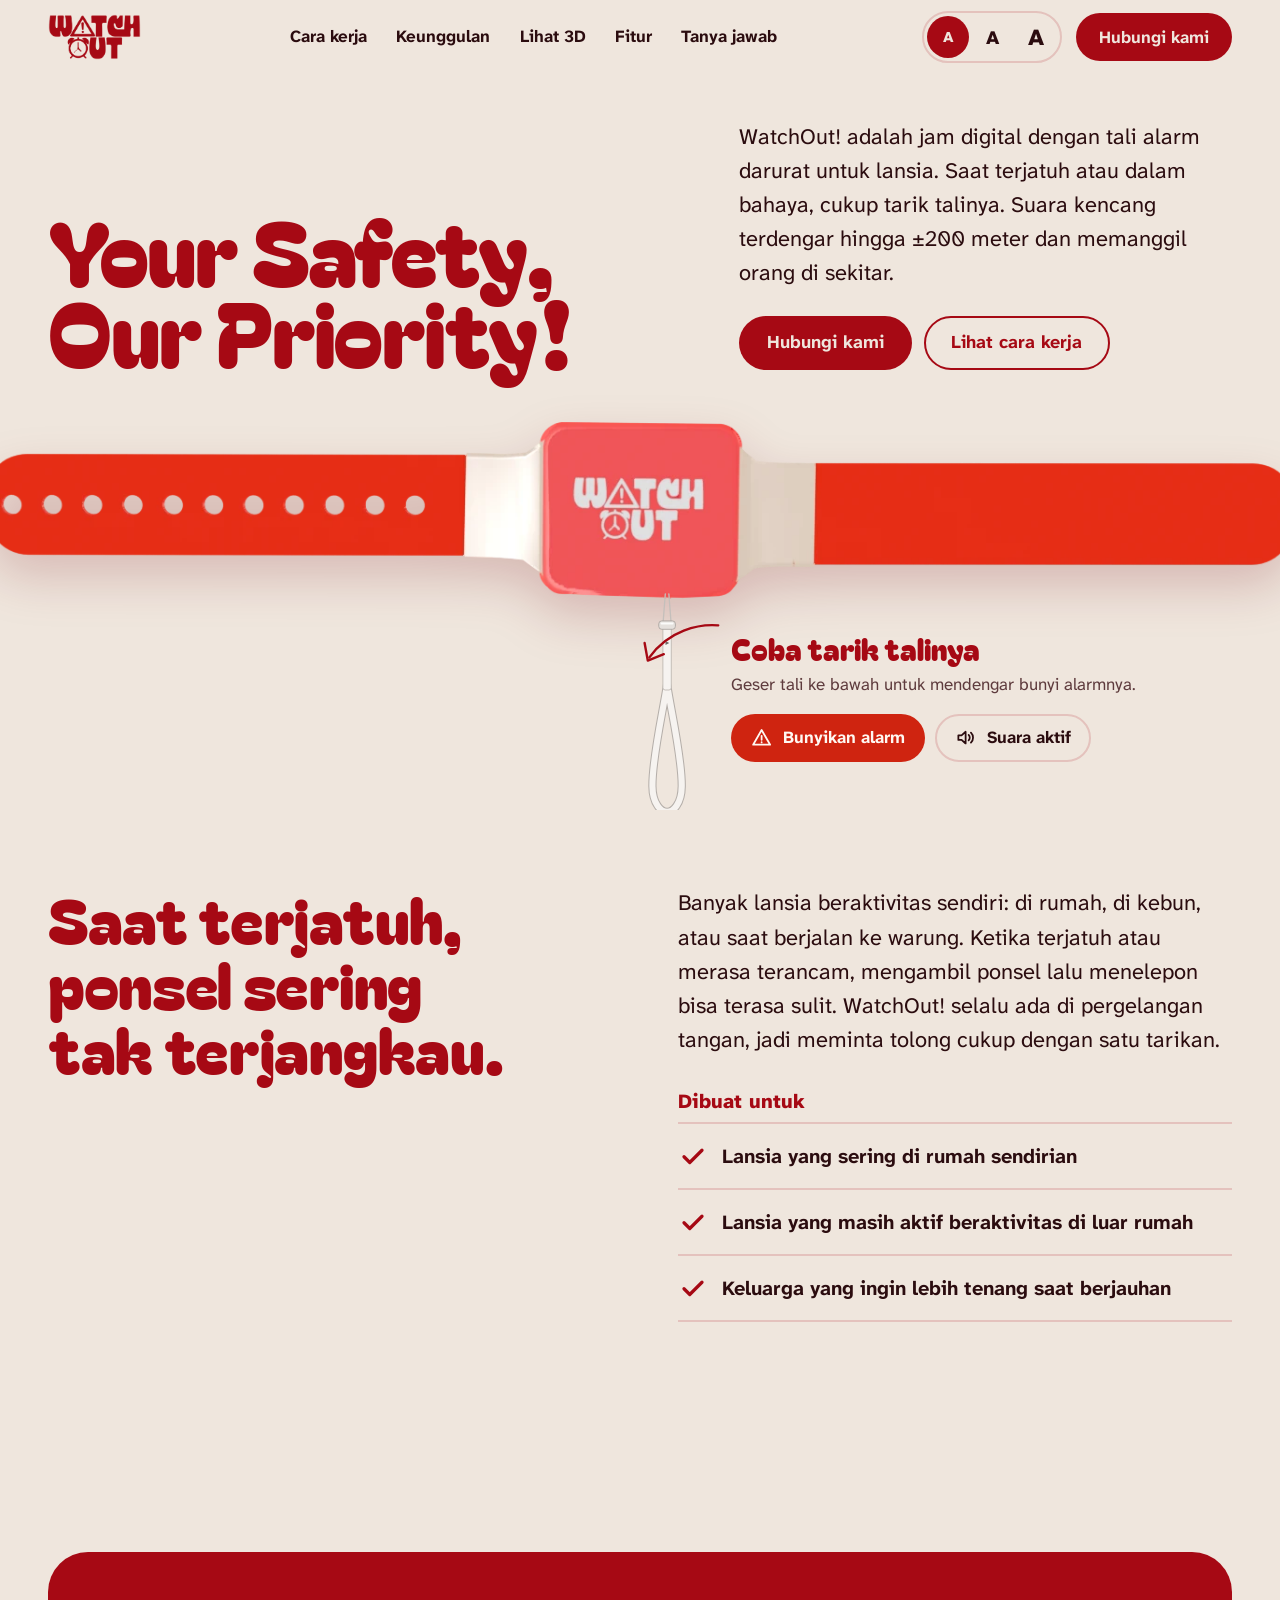
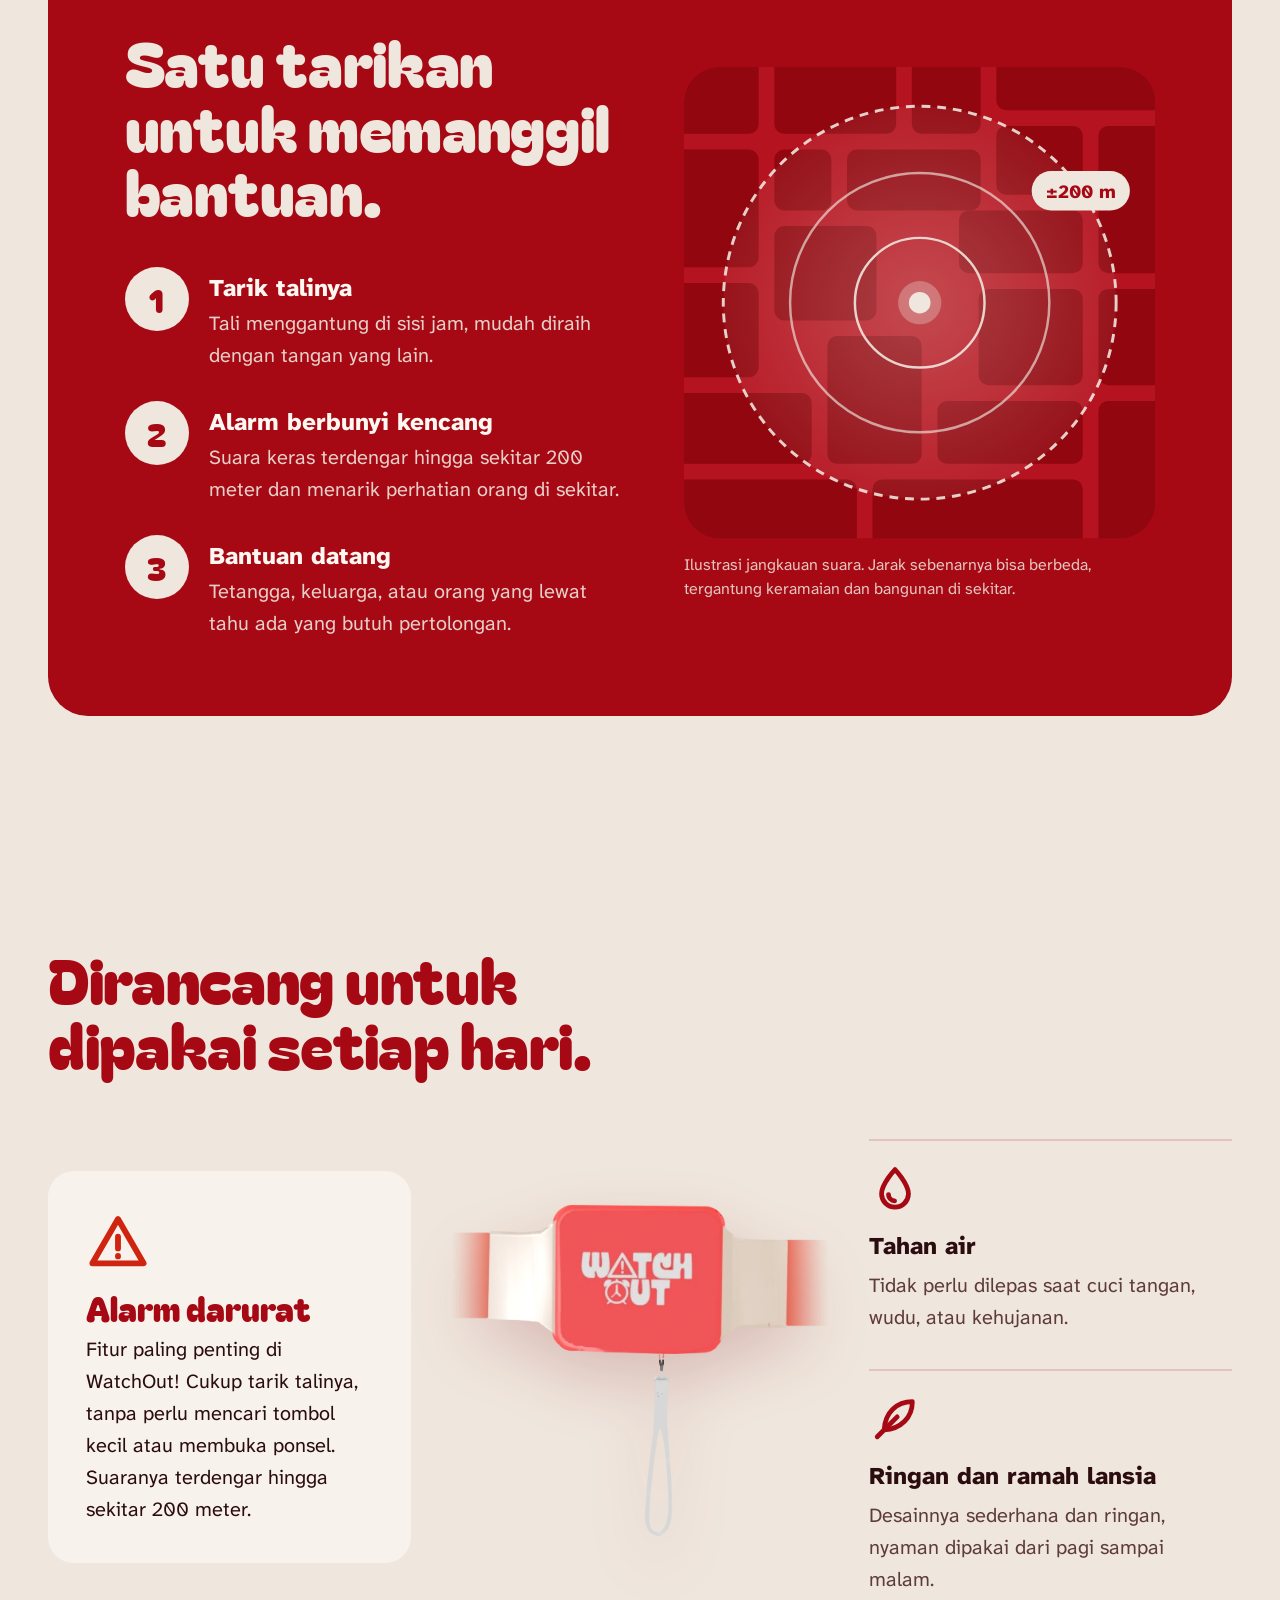
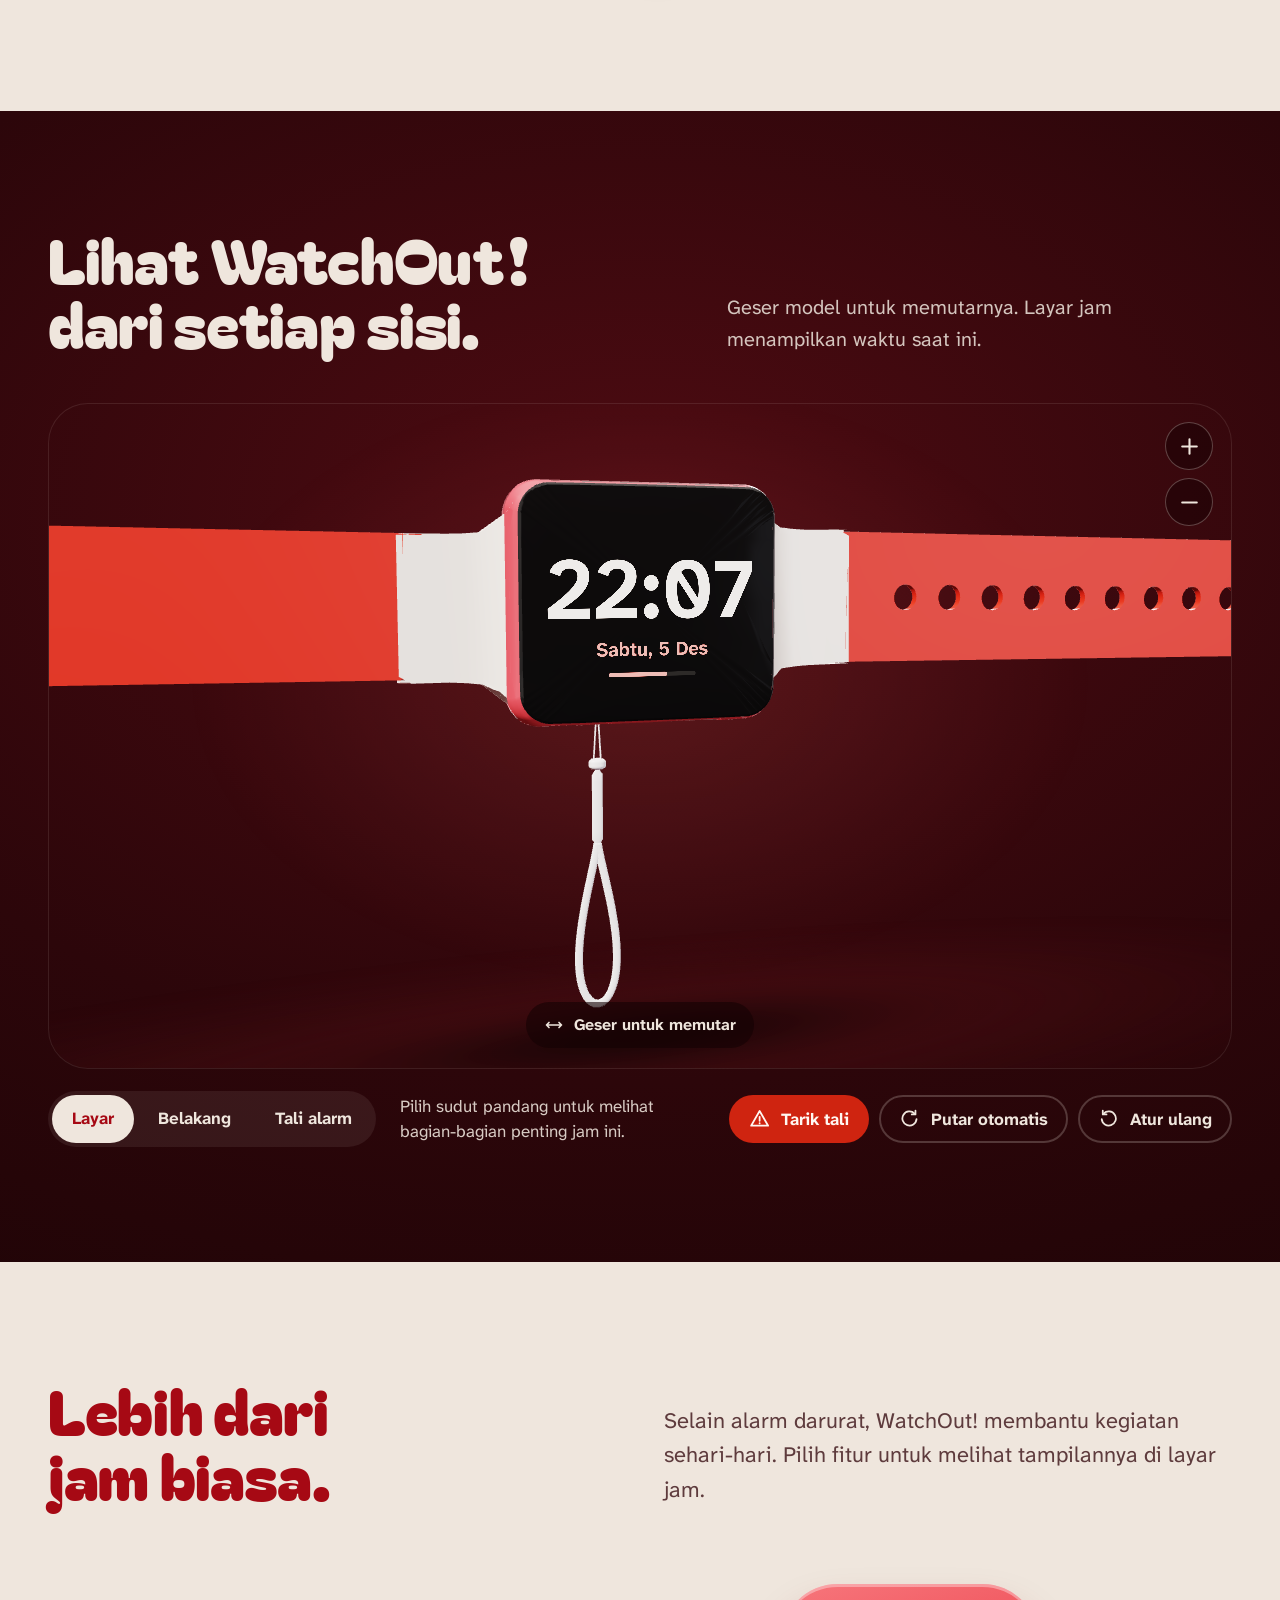
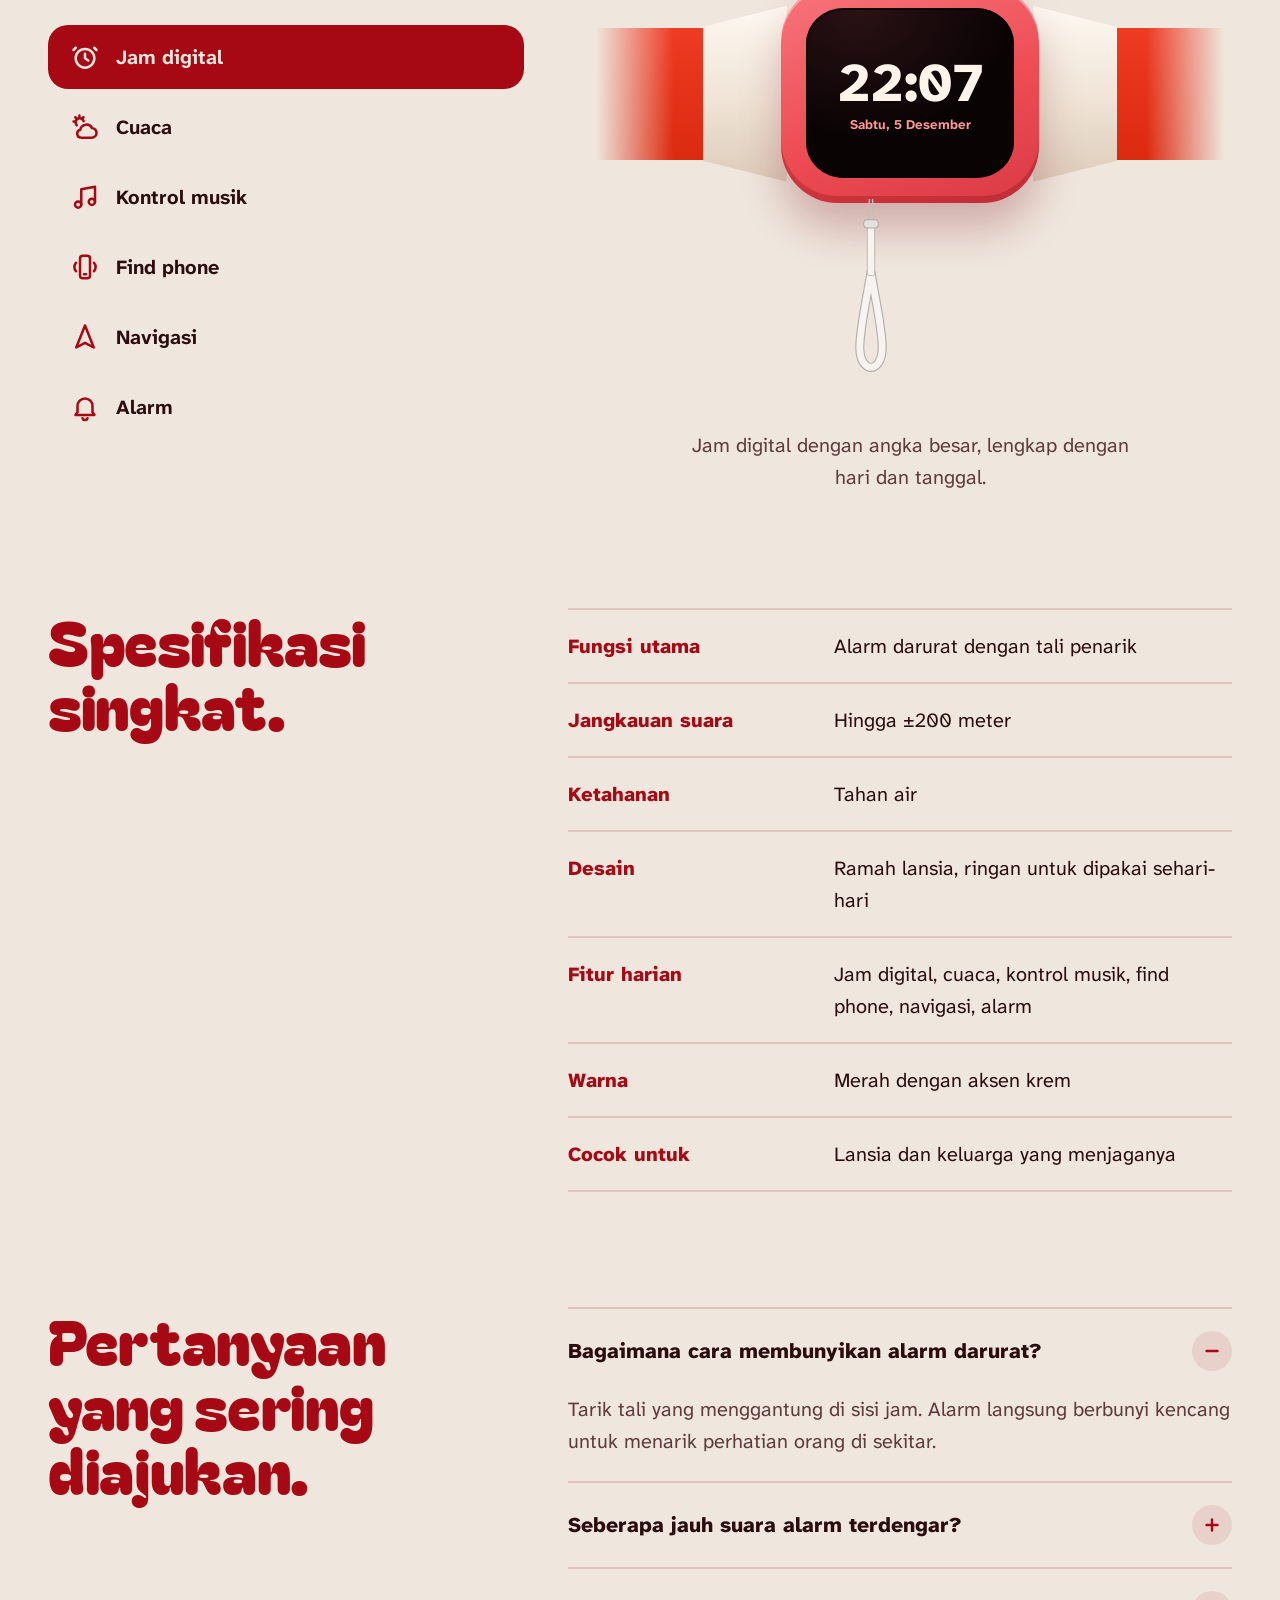
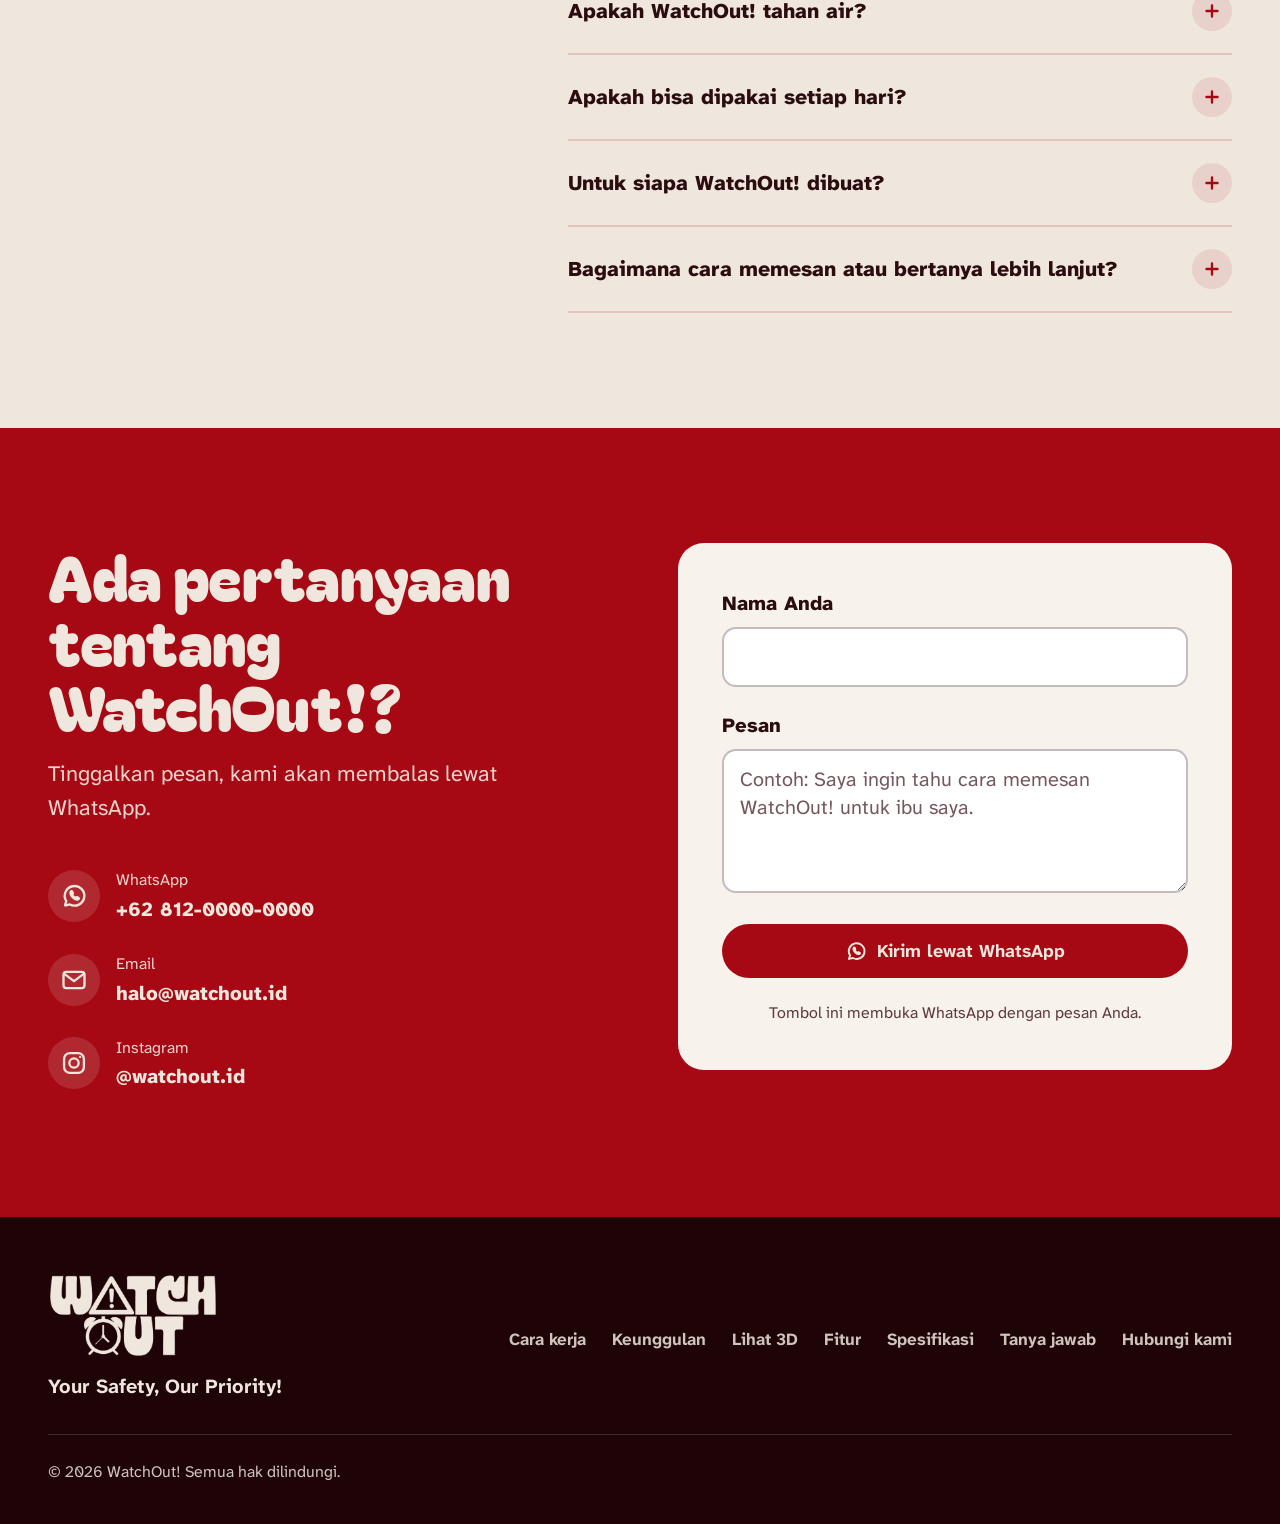
==== index.html @ 36822c82 "Add files via upload" ====
<!doctype html>
<html lang="id" data-alarm="off" data-sound="on" data-text-size="0">
<head>
  <meta charset="utf-8">
  <meta name="viewport" content="width=device-width, initial-scale=1">

  <!-- ===================== JUDUL & DESKRIPSI (muncul di Google & tab browser) ===================== -->
  <title>WatchOut! | Jam Alarm Darurat untuk Lansia</title>
  <meta name="description" content="WatchOut! adalah jam digital dengan tali penarik alarm darurat untuk lansia. Tarik talinya, suara kencang terdengar hingga ±200 meter untuk memanggil bantuan.">
  <meta name="theme-color" content="#A60914">

  <!-- Tampilan saat link dibagikan di WhatsApp / media sosial.
       Setelah website online, ganti "assets/img/og-image.jpg" dengan alamat lengkap,
       contoh: https://namadomainanda.com/assets/img/og-image.jpg -->
  <meta property="og:type" content="website">
  <meta property="og:title" content="WatchOut! | Your Safety, Our Priority!">
  <meta property="og:description" content="Jam digital dengan tali alarm darurat untuk lansia. Satu tarikan, suara kencang hingga ±200 meter.">
  <meta property="og:image" content="assets/img/og-image.jpg">

  <link rel="icon" type="image/png" sizes="32x32" href="assets/img/favicon-32.png">
  <link rel="icon" type="image/png" sizes="192x192" href="assets/img/favicon-192.png">
  <link rel="apple-touch-icon" href="assets/img/apple-touch-icon.png">

  <!-- Font: Bagel Fat One (judul) & Atkinson Hyperlegible Next (teks, dirancang agar mudah dibaca
       orang dengan penglihatan lemah). Butuh internet; tanpa internet memakai font cadangan. -->
  <link rel="preconnect" href="https://fonts.googleapis.com">
  <link rel="preconnect" href="https://fonts.gstatic.com" crossorigin>
  <link rel="stylesheet" href="https://fonts.googleapis.com/css2?family=Atkinson+Hyperlegible+Next:wght@400..800&family=Bagel+Fat+One&display=swap">

  <link rel="stylesheet" href="css/style.css">

  <!-- Menerapkan pilihan ukuran teks & suara yang tersimpan sebelum halaman tampil -->
  <script>
    (function () {
      try {
        var t = localStorage.getItem('watchout-text-size');
        if (t) document.documentElement.setAttribute('data-text-size', t);
        if (localStorage.getItem('watchout-sound') === 'off') document.documentElement.setAttribute('data-sound', 'off');
      } catch (e) {}
      document.documentElement.classList.add('js');
    })();
  </script>
</head>

<body>
  <!-- Ikon-ikon (dipakai ulang di seluruh halaman lewat <use href="#nama-ikon">) -->
  <svg width="0" height="0" style="position:absolute" aria-hidden="true" focusable="false">
    <defs>
      <symbol id="i-clock" viewBox="0 0 24 24"><circle cx="12" cy="13" r="7.5"/><path d="M12 9.3V13l2.6 1.8M4.6 4.6 2.8 6.4M19.4 4.6l1.8 1.8"/></symbol>
      <symbol id="i-weather" viewBox="0 0 24 24"><path d="M7.5 2.8v1.4M2.8 7.5h1.4M4.2 4.2l1 1M10.8 4.2l-1 1"/><path d="M5.4 10.6a3.3 3.3 0 1 1 5.5-3.3"/><path d="M8.8 20.5h8.4a3.8 3.8 0 0 0 .4-7.6 5 5 0 0 0-9.4 1.3 3.2 3.2 0 0 0 .6 6.3Z"/></symbol>
      <symbol id="i-music" viewBox="0 0 24 24"><path d="M9 18V5.8l11-2v12"/><circle cx="6.5" cy="18" r="2.5"/><circle cx="17.5" cy="15.8" r="2.5"/></symbol>
      <symbol id="i-phone" viewBox="0 0 24 24"><rect x="8" y="3" width="8" height="18" rx="2.2"/><path d="M11.2 17.8h1.6M4.8 8.6a5.6 5.6 0 0 0 0 6.8M19.2 8.6a5.6 5.6 0 0 1 0 6.8"/></symbol>
      <symbol id="i-nav" viewBox="0 0 24 24"><path d="M12 2.8 19 20.4l-7-3.7-7 3.7Z"/></symbol>
      <symbol id="i-bell" viewBox="0 0 24 24"><path d="M6 16.2v-5a6 6 0 0 1 12 0v5l1.6 2.1H4.4Z"/><path d="M10 21a2.1 2.1 0 0 0 4 0"/></symbol>
      <symbol id="i-alert" viewBox="0 0 24 24"><path d="M12 3.4 21.6 20H2.4Z"/><path d="M12 10v4.4M12 17.2v.2"/></symbol>
      <symbol id="i-drop" viewBox="0 0 24 24"><path d="M12 3s6.2 6.7 6.2 11.2a6.2 6.2 0 0 1-12.4 0C5.8 9.7 12 3 12 3Z"/><path d="M9 14.6a3 3 0 0 0 2.8 2.9"/></symbol>
      <symbol id="i-feather" viewBox="0 0 24 24"><path d="M20 4c-7.2 0-12.6 5-13 13 7.8-.4 13-5.8 13-13Z"/><path d="M3.8 20.2 13 11"/></symbol>
      <symbol id="i-check" viewBox="0 0 24 24"><path d="m4.8 12.6 4.6 4.6L19.2 7.4"/></symbol>
      <symbol id="i-sound-on" viewBox="0 0 24 24"><path d="M3.8 9.4h3.6L12 5.4v13.2l-4.6-4H3.8Z"/><path d="M15.4 9a4.2 4.2 0 0 1 0 6M18 6.4a7.8 7.8 0 0 1 0 11.2"/></symbol>
      <symbol id="i-sound-off" viewBox="0 0 24 24"><path d="M3.8 9.4h3.6L12 5.4v13.2l-4.6-4H3.8Z"/><path d="m15.8 9.6 4.8 4.8M20.6 9.6l-4.8 4.8"/></symbol>
      <symbol id="i-menu" viewBox="0 0 24 24"><path d="M4 7h16M4 12h16M4 17h16"/></symbol>
      <symbol id="i-close" viewBox="0 0 24 24"><path d="M6 6l12 12M18 6 6 18"/></symbol>
      <symbol id="i-rotate" viewBox="0 0 24 24"><path d="M19.8 12.6a8 8 0 1 1-2.2-6.3"/><path d="M18.6 3v4.2h-4.2"/></symbol>
      <symbol id="i-reset" viewBox="0 0 24 24"><path d="M4.2 12.6a8 8 0 1 0 2.2-6.3"/><path d="M5.4 3v4.2h4.2"/></symbol>
      <symbol id="i-plus" viewBox="0 0 24 24"><path d="M12 5v14M5 12h14"/></symbol>
      <symbol id="i-minus" viewBox="0 0 24 24"><path d="M5 12h14"/></symbol>
      <symbol id="i-drag" viewBox="0 0 24 24"><path d="M3 12h18M3 12l3-3M3 12l3 3M21 12l-3-3M21 12l-3 3"/></symbol>
      <symbol id="i-whatsapp" viewBox="0 0 24 24"><path d="M4.2 20.2 5.4 16.4a8.4 8.4 0 1 1 3 2.8Z"/><path d="M9.3 8.3c.3-.6.9-.6 1.1-.1l.6 1.4c.1.3 0 .6-.2.8l-.5.5a6.4 6.4 0 0 0 2.8 2.8l.5-.5c.2-.2.5-.3.8-.2l1.4.6c.5.2.5.8-.1 1.1-1.3.8-2.8.4-4.6-1.4S8.5 9.6 9.3 8.3Z"/></symbol>
      <symbol id="i-mail" viewBox="0 0 24 24"><rect x="3" y="5" width="18" height="14" rx="2.5"/><path d="m4 7 8 6 8-6"/></symbol>
      <symbol id="i-instagram" viewBox="0 0 24 24"><rect x="3.5" y="3.5" width="17" height="17" rx="5"/><circle cx="12" cy="12" r="4"/><path d="M17.2 6.8h.01"/></symbol>
    </defs>
  </svg>

  <a class="skip-link" href="#konten">Lewati ke konten utama</a>

  <!-- ============================================================
       HEADER / MENU
       ============================================================ -->
  <header class="site-header" data-header>
    <div class="site-header__inner">
      <a class="brand" href="#beranda" aria-label="WatchOut!, kembali ke atas">
        <img src="assets/img/logo-watchout.png" alt="WatchOut!" width="1003" height="498">
      </a>

      <nav class="site-nav" id="menu-utama" aria-label="Menu utama" data-menu>
        <ul class="site-nav__list" data-nav>
          <li><a href="#cara-kerja">Cara kerja</a></li>
          <li><a href="#keunggulan">Keunggulan</a></li>
          <li><a href="#lihat-3d">Lihat 3D</a></li>
          <li><a href="#fitur">Fitur</a></li>
          <li><a href="#tanya-jawab">Tanya jawab</a></li>
        </ul>
        <div class="site-nav__extra">
          <div class="textsize" role="group" aria-label="Ukuran teks">
            <span class="textsize__label" aria-hidden="true">Ukuran teks</span>
            <button type="button" data-text-size-set="0" aria-pressed="true" aria-label="Teks normal"><span>A</span></button>
            <button type="button" data-text-size-set="1" aria-pressed="false" aria-label="Teks besar"><span>A</span></button>
            <button type="button" data-text-size-set="2" aria-pressed="false" aria-label="Teks sangat besar"><span>A</span></button>
          </div>
          <a class="btn btn--primary btn--nav" href="#kontak">Hubungi kami</a>
        </div>
      </nav>

      <button class="menu-button" type="button" aria-expanded="false" aria-controls="menu-utama" data-menu-toggle>
        <svg class="icon icon--open" aria-hidden="true"><use href="#i-menu"/></svg>
        <svg class="icon icon--close" aria-hidden="true"><use href="#i-close"/></svg>
        <span>Menu</span>
      </button>
    </div>
  </header>

  <main id="konten">

    <!-- ============================================================
         HERO: judul + demo tarik tali
         Gambar jam: assets/img/watchout-band.webp (+ .png cadangan)
         ============================================================ -->
    <section class="hero" id="beranda" aria-labelledby="hero-title">
      <div class="container hero__top">
        <h1 class="hero__title" id="hero-title" lang="en">
          <span>Your Safety,</span>
          <span>Our Priority!</span>
        </h1>
        <div class="hero__intro">
          <p class="hero__lead">
            WatchOut! adalah jam digital dengan tali alarm darurat untuk lansia.
            Saat terjatuh atau dalam bahaya, cukup tarik talinya. Suara kencang
            terdengar hingga ±200 meter dan memanggil orang di sekitar.
          </p>
          <div class="hero__actions">
            <a class="btn btn--primary" href="#kontak">Hubungi kami</a>
            <a class="btn btn--ghost" href="#cara-kerja">Lihat cara kerja</a>
          </div>
        </div>
      </div>

      <div class="hero__stage">
        <div class="band" data-cord-demo>
          <div class="band__figure">
            <picture>
              <source srcset="assets/img/watchout-band.webp" type="image/webp">
              <img class="band__img" src="assets/img/watchout-band.png" width="1435" height="215"
                   alt="Jam WatchOut! berwarna merah dengan logo WatchOut! di bagian belakang">
            </picture>

            <!-- gelombang suara saat alarm berbunyi -->
            <div class="band__rings" aria-hidden="true"><span></span><span></span><span></span><span></span></div>

            <!-- tali penarik (digambar ulang agar bisa ditarik) -->
            <svg class="band__cord" viewBox="0 0 1435 600" aria-hidden="true" focusable="false">
              <path class="cord__thread" data-cord-thread d="M744.6 199 L742.3 229 M748.4 199 L750.7 229"/>
              <g data-cord-lower>
                <path class="cord__loop-edge" d="M746.5 296 C742 326 730.5 374 730.8 405 C731 424 740 432.5 746.5 432.5 C753 432.5 762 424 762.2 405 C762.5 374 751 326 746.5 296 Z"/>
                <path class="cord__loop" d="M746.5 296 C742 326 730.5 374 730.8 405 C731 424 740 432.5 746.5 432.5 C753 432.5 762 424 762.2 405 C762.5 374 751 326 746.5 296 Z"/>
                <rect class="cord__band" x="742" y="234" width="9" height="68" rx="2.5"/>
                <path class="cord__mark" d="M744.8 249.5l4 2.1-4 2.1Z"/>
                <rect class="cord__cap" x="737.6" y="228" width="17.8" height="9" rx="3.2"/>
                <rect class="cord__shine" x="739.6" y="229.7" width="13.8" height="2.1" rx="1"/>
              </g>
            </svg>

            <button class="band__handle" type="button" data-cord-handle aria-describedby="cord-hint-text">
              <span class="visually-hidden">Tarik tali alarm (simulasi)</span>
            </button>
          </div>
        </div>

        <div class="cord-hint" id="cord-hint">
          <svg class="cord-hint__arrow" viewBox="0 0 120 70" aria-hidden="true" focusable="false">
            <path d="M114 8C90 6 52 14 28 48"/><path d="M22 30l4 22 20-8"/>
          </svg>
          <p class="cord-hint__title">
            <span data-when-alarm="off">Coba tarik talinya</span>
            <span data-when-alarm="on">Alarm berbunyi!</span>
          </p>
          <p class="cord-hint__text" id="cord-hint-text">
            <span data-when-alarm="off">Geser tali ke bawah untuk mendengar bunyi alarmnya.</span>
            <span data-when-alarm="on">Orang di sekitar hingga ±200 meter dapat mendengarnya.</span>
          </p>
          <p class="visually-hidden" aria-live="polite" data-alarm-status
             data-text-on="Alarm simulasi berbunyi. Orang di sekitar hingga 200 meter dapat mendengarnya."
             data-text-off=""></p>
          <div class="cord-hint__actions">
            <button class="btn btn--small btn--alarm" type="button" data-alarm-toggle data-alarm-source="hero" aria-pressed="false">
              <svg class="icon" aria-hidden="true"><use href="#i-alert"/></svg>
              <span data-when-alarm="off">Bunyikan alarm</span>
              <span data-when-alarm="on">Matikan alarm</span>
            </button>
            <button class="btn btn--small btn--quiet" type="button" data-sound-toggle aria-pressed="true">
              <svg class="icon" data-when-sound="on" aria-hidden="true"><use href="#i-sound-on"/></svg>
              <svg class="icon" data-when-sound="off" aria-hidden="true"><use href="#i-sound-off"/></svg>
              <span data-when-sound="on">Suara aktif</span>
              <span data-when-sound="off">Suara mati</span>
            </button>
          </div>
        </div>
      </div>
    </section>

    <!-- ============================================================
         TENTANG: masalah yang diselesaikan
         ============================================================ -->
    <section class="section about" id="tentang" aria-labelledby="about-title">
      <div class="container about__grid">
        <h2 class="display about__title" id="about-title">Saat terjatuh, ponsel sering tak terjangkau.</h2>
        <div class="about__body">
          <p class="lead">
            Banyak lansia beraktivitas sendiri: di rumah, di kebun, atau saat berjalan ke warung.
            Ketika terjatuh atau merasa terancam, mengambil ponsel lalu menelepon bisa terasa sulit.
            WatchOut! selalu ada di pergelangan tangan, jadi meminta tolong cukup dengan satu tarikan.
          </p>
          <h3 class="about__subtitle">Dibuat untuk</h3>
          <ul class="checklist">
            <li><svg class="icon" aria-hidden="true"><use href="#i-check"/></svg>Lansia yang sering di rumah sendirian</li>
            <li><svg class="icon" aria-hidden="true"><use href="#i-check"/></svg>Lansia yang masih aktif beraktivitas di luar rumah</li>
            <li><svg class="icon" aria-hidden="true"><use href="#i-check"/></svg>Keluarga yang ingin lebih tenang saat berjauhan</li>
          </ul>
        </div>
      </div>
    </section>

    <!-- ============================================================
         CARA KERJA: 3 langkah + ilustrasi jangkauan suara
         ============================================================ -->
    <section class="section how" id="cara-kerja" aria-labelledby="how-title">
      <div class="container">
        <div class="how__panel">
          <div class="how__text">
            <h2 class="display how__title" id="how-title">Satu tarikan untuk memanggil bantuan.</h2>
            <ol class="steps">
              <li class="steps__item">
                <span class="steps__num" aria-hidden="true">1</span>
                <div>
                  <h3>Tarik talinya</h3>
                  <p>Tali menggantung di sisi jam, mudah diraih dengan tangan yang lain.</p>
                </div>
              </li>
              <li class="steps__item">
                <span class="steps__num" aria-hidden="true">2</span>
                <div>
                  <h3>Alarm berbunyi kencang</h3>
                  <p>Suara keras terdengar hingga sekitar 200 meter dan menarik perhatian orang di sekitar.</p>
                </div>
              </li>
              <li class="steps__item">
                <span class="steps__num" aria-hidden="true">3</span>
                <div>
                  <h3>Bantuan datang</h3>
                  <p>Tetangga, keluarga, atau orang yang lewat tahu ada yang butuh pertolongan.</p>
                </div>
              </li>
            </ol>
          </div>

          <figure class="how__map">
            <svg viewBox="0 0 480 480" role="img" aria-labelledby="map-title">
              <title id="map-title">Ilustrasi jangkauan suara alarm WatchOut! hingga sekitar 200 meter dari pengguna</title>
              <defs>
                <clipPath id="map-clip"><rect width="480" height="480" rx="36"/></clipPath>
                <radialGradient id="map-reach">
                  <stop offset="0" stop-color="#EFE6DD" stop-opacity=".26"/>
                  <stop offset="1" stop-color="#EFE6DD" stop-opacity=".06"/>
                </radialGradient>
              </defs>
              <g clip-path="url(#map-clip)">
                <rect width="480" height="480" class="map__ground"/>
                <g class="map__blocks">
                  <rect x="-20" y="-20" width="96" height="88" rx="10"/><rect x="92" y="-20" width="124" height="88" rx="10"/>
                  <rect x="232" y="-20" width="70" height="88" rx="10"/><rect x="318" y="-20" width="182" height="64" rx="10"/>
                  <rect x="318" y="60" width="88" height="70" rx="10"/><rect x="422" y="60" width="78" height="150" rx="10"/>
                  <rect x="-20" y="84" width="96" height="120" rx="10"/><rect x="92" y="84" width="58" height="62" rx="10"/>
                  <rect x="166" y="84" width="136" height="62" rx="10"/><rect x="92" y="162" width="104" height="96" rx="10"/>
                  <rect x="280" y="146" width="126" height="64" rx="10"/><rect x="-20" y="220" width="96" height="96" rx="10"/>
                  <rect x="300" y="226" width="106" height="98" rx="10"/><rect x="422" y="226" width="78" height="98" rx="10"/>
                  <rect x="-20" y="332" width="150" height="72" rx="10"/><rect x="146" y="274" width="96" height="130" rx="10"/>
                  <rect x="258" y="340" width="148" height="64" rx="10"/><rect x="422" y="340" width="78" height="160" rx="10"/>
                  <rect x="-20" y="420" width="196" height="80" rx="10"/><rect x="192" y="420" width="214" height="80" rx="10"/>
                </g>
                <circle cx="240" cy="240" r="200" fill="url(#map-reach)"/>
                <g class="map__rings">
                  <circle class="map__ring" cx="240" cy="240" r="66"/>
                  <circle class="map__ring" cx="240" cy="240" r="132"/>
                  <circle class="map__ring map__ring--outer" cx="240" cy="240" r="200"/>
                </g>
                <circle class="map__you-halo" cx="240" cy="240" r="22"/>
                <circle class="map__you" cx="240" cy="240" r="11"/>
                <g class="map__label" transform="translate(404 126)">
                  <rect x="-50" y="-20" width="100" height="40" rx="20"/>
                  <text x="0" y="7" text-anchor="middle">±200 m</text>
                </g>
              </g>
            </svg>
            <figcaption>Ilustrasi jangkauan suara. Jarak sebenarnya bisa berbeda, tergantung keramaian dan bangunan di sekitar.</figcaption>
          </figure>
        </div>
      </div>
    </section>

    <!-- ============================================================
         KEUNGGULAN: 3 keunggulan utama mengelilingi foto produk
         Foto: assets/img/watchout-detail.webp (+ .png)
         ============================================================ -->
    <section class="section perks" id="keunggulan" aria-labelledby="perks-title">
      <div class="container">
        <h2 class="display perks__title" id="perks-title">Dirancang untuk dipakai setiap hari.</h2>
        <div class="perks__grid">
          <article class="perk perk--main">
            <svg class="perk__icon" aria-hidden="true"><use href="#i-alert"/></svg>
            <h3>Alarm darurat</h3>
            <p>Fitur paling penting di WatchOut! Cukup tarik talinya, tanpa perlu mencari tombol kecil atau membuka ponsel. Suaranya terdengar hingga sekitar 200 meter.</p>
          </article>

          <figure class="perks__photo">
            <picture>
              <source srcset="assets/img/watchout-detail.webp" type="image/webp">
              <img src="assets/img/watchout-detail.png" width="480" height="460" loading="lazy"
                   alt="Bagian belakang jam WatchOut! dengan tali penarik alarm berwarna putih">
            </picture>
          </figure>

          <div class="perks__side">
            <article class="perk">
              <svg class="perk__icon" aria-hidden="true"><use href="#i-drop"/></svg>
              <h3>Tahan air</h3>
              <p>Tidak perlu dilepas saat cuci tangan, wudu, atau kehujanan.</p>
            </article>
            <article class="perk">
              <svg class="perk__icon" aria-hidden="true"><use href="#i-feather"/></svg>
              <h3>Ringan dan ramah lansia</h3>
              <p>Desainnya sederhana dan ringan, nyaman dipakai dari pagi sampai malam.</p>
            </article>
          </div>
        </div>
      </div>
    </section>

    <!-- ============================================================
         VIEWER 3D
         Model: assets/3d/watchout-model.js | pengaturan: js/config.js
         Teks keterangan tiap sudut pandang ada di atribut data-caption
         ============================================================ -->
    <section class="section viewer" id="lihat-3d" aria-labelledby="viewer-title">
      <div class="container">
        <div class="viewer__head">
          <h2 class="display viewer__title" id="viewer-title">Lihat WatchOut! dari setiap sisi.</h2>
          <p class="viewer__intro">Geser model untuk memutarnya. Layar jam menampilkan waktu saat ini.</p>
        </div>

        <div class="viewer__stage" data-viewer data-model-src="assets/3d/watchout-model.js">
          <canvas class="viewer__canvas" tabindex="0" role="img"
                  aria-label="Model 3D jam WatchOut!. Geser, atau gunakan tombol panah untuk memutar."></canvas>
          <p class="viewer__hint" data-viewer-hint aria-hidden="true">
            <svg class="icon" aria-hidden="true"><use href="#i-drag"/></svg> Geser untuk memutar
          </p>
          <p class="viewer__loading" aria-hidden="true">Memuat model 3D…</p>
          <div class="viewer__zoom">
            <button type="button" data-viewer-zoom="in" aria-label="Perbesar"><svg class="icon" aria-hidden="true"><use href="#i-plus"/></svg></button>
            <button type="button" data-viewer-zoom="out" aria-label="Perkecil"><svg class="icon" aria-hidden="true"><use href="#i-minus"/></svg></button>
          </div>
          <!-- tampil jika perangkat tidak mendukung 3D -->
          <div class="viewer__fallback">
            <picture>
              <source srcset="assets/img/watchout-mockup.webp" type="image/webp">
              <img src="assets/img/watchout-mockup.png" width="1435" height="445" loading="lazy" alt="Jam WatchOut! dengan tali penarik alarm">
            </picture>
            <p>Tampilan 3D belum bisa dimuat di perangkat ini, jadi kami tampilkan gambar produknya.</p>
          </div>
        </div>

        <div class="viewer__controls">
          <div class="viewer__views" role="group" aria-label="Pilih sudut pandang">
            <button type="button" data-viewer-view="front" aria-pressed="true"
                    data-caption="Layar digital menampilkan jam, cuaca, kontrol musik, navigasi, dan pengingat alarm.">Layar</button>
            <button type="button" data-viewer-view="back" aria-pressed="false"
                    data-caption="Bagian belakang yang bersentuhan dengan kulit, dengan logo WatchOut! di tengahnya.">Belakang</button>
            <button type="button" data-viewer-view="cord" aria-pressed="false"
                    data-caption="Tali penarik menggantung di sisi jam. Tarik saat butuh bantuan, alarm berbunyi hingga ±200 meter.">Tali alarm</button>
          </div>
          <p class="viewer__caption" data-viewer-caption aria-live="polite"
             data-default="Pilih sudut pandang untuk melihat bagian-bagian penting jam ini.">Pilih sudut pandang untuk melihat bagian-bagian penting jam ini.</p>
          <div class="viewer__actions">
            <button class="btn btn--small btn--alarm" type="button" data-alarm-toggle data-alarm-source="viewer" aria-pressed="false">
              <svg class="icon" aria-hidden="true"><use href="#i-alert"/></svg>
              <span data-when-alarm="off">Tarik tali</span>
              <span data-when-alarm="on">Matikan alarm</span>
            </button>
            <button class="btn btn--small btn--outline-light" type="button" data-viewer-autorotate aria-pressed="true">
              <svg class="icon" aria-hidden="true"><use href="#i-rotate"/></svg> Putar otomatis
            </button>
            <button class="btn btn--small btn--outline-light" type="button" data-viewer-reset>
              <svg class="icon" aria-hidden="true"><use href="#i-reset"/></svg> Atur ulang
            </button>
          </div>
        </div>
      </div>
    </section>

    <!-- ============================================================
         FITUR HARIAN: simulator layar jam
         Tulisan di bawah jam diambil dari atribut data-caption tiap tombol
         ============================================================ -->
    <section class="section features" id="fitur" aria-labelledby="features-title">
      <div class="container">
        <div class="features__head">
          <h2 class="display features__title" id="features-title">Lebih dari jam biasa.</h2>
          <p class="lead">Selain alarm darurat, WatchOut! membantu kegiatan sehari-hari. Pilih fitur untuk melihat tampilannya di layar jam.</p>
        </div>

        <div class="features__grid">
          <div class="sim-tabs" role="tablist" aria-label="Fitur WatchOut!" aria-orientation="vertical" data-sim-tabs>
            <button class="sim-tab" type="button" role="tab" id="tab-jam" aria-controls="layar-jam" aria-selected="true" data-sim-tab
                    data-caption="Jam digital dengan angka besar, lengkap dengan hari dan tanggal.">
              <svg class="icon" aria-hidden="true"><use href="#i-clock"/></svg><span>Jam digital</span>
            </button>
            <button class="sim-tab" type="button" role="tab" id="tab-cuaca" aria-controls="layar-cuaca" aria-selected="false" tabindex="-1" data-sim-tab
                    data-caption="Cek cuaca sebelum keluar rumah.">
              <svg class="icon" aria-hidden="true"><use href="#i-weather"/></svg><span>Cuaca</span>
            </button>
            <button class="sim-tab" type="button" role="tab" id="tab-musik" aria-controls="layar-musik" aria-selected="false" tabindex="-1" data-sim-tab
                    data-caption="Putar, jeda, dan ganti lagu langsung dari pergelangan tangan.">
              <svg class="icon" aria-hidden="true"><use href="#i-music"/></svg><span>Kontrol musik</span>
            </button>
            <button class="sim-tab" type="button" role="tab" id="tab-ponsel" aria-controls="layar-ponsel" aria-selected="false" tabindex="-1" data-sim-tab
                    data-caption="Lupa menaruh ponsel? Buat ponsel berbunyi dari jam.">
              <svg class="icon" aria-hidden="true"><use href="#i-phone"/></svg><span>Find phone</span>
            </button>
            <button class="sim-tab" type="button" role="tab" id="tab-navigasi" aria-controls="layar-navigasi" aria-selected="false" tabindex="-1" data-sim-tab
                    data-caption="Petunjuk arah sederhana saat bepergian.">
              <svg class="icon" aria-hidden="true"><use href="#i-nav"/></svg><span>Navigasi</span>
            </button>
            <button class="sim-tab" type="button" role="tab" id="tab-alarm" aria-controls="layar-alarm" aria-selected="false" tabindex="-1" data-sim-tab
                    data-caption="Pengingat untuk bangun, minum obat, atau jadwal kontrol ke dokter.">
              <svg class="icon" aria-hidden="true"><use href="#i-bell"/></svg><span>Alarm</span>
            </button>
          </div>

          <div class="sim">
            <div class="sim-watch">
              <div class="sim-watch__strap sim-watch__strap--left" aria-hidden="true"></div>
              <div class="sim-watch__strap sim-watch__strap--right" aria-hidden="true"></div>
              <div class="sim-watch__lug sim-watch__lug--left" aria-hidden="true"></div>
              <div class="sim-watch__lug sim-watch__lug--right" aria-hidden="true"></div>
              <div class="sim-watch__case">
                <div class="sim-watch__screen">

                  <!-- Layar: jam digital -->
                  <div class="screen screen--clock" role="tabpanel" id="layar-jam" aria-labelledby="tab-jam" data-sim-panel>
                    <p class="screen__time" data-live-time>09:41</p>
                    <p class="screen__date" data-live-date>Senin, 16 November</p>
                  </div>

                  <!-- Layar: cuaca (contoh tampilan) -->
                  <div class="screen screen--weather" role="tabpanel" id="layar-cuaca" aria-labelledby="tab-cuaca" data-sim-panel hidden>
                    <svg class="screen__art" viewBox="0 0 64 64" aria-hidden="true">
                      <circle cx="24" cy="24" r="10" class="art-sun"/>
                      <path class="art-cloud" d="M22 50h24a9 9 0 0 0 1-17.9A12 12 0 0 0 24 35a8 8 0 0 0-2 15Z"/>
                    </svg>
                    <p class="screen__big">29°</p>
                    <p class="screen__small">Cerah berawan</p>
                  </div>

                  <!-- Layar: kontrol musik (contoh tampilan) -->
                  <div class="screen screen--music" role="tabpanel" id="layar-musik" aria-labelledby="tab-musik" data-sim-panel hidden>
                    <p class="screen__small">Sedang diputar</p>
                    <p class="screen__title">Lagu kenangan</p>
                    <div class="screen__controls">
                      <span class="ctrl" aria-hidden="true"><svg viewBox="0 0 24 24"><path d="M7 6v12M18 6l-8 6 8 6Z"/></svg></span>
                      <button class="ctrl ctrl--main" type="button" data-sim-toggle aria-pressed="true"
                              aria-label="Jeda lagu" data-label-on="Jeda lagu" data-label-off="Putar lagu">
                        <svg class="ctrl__pause" viewBox="0 0 24 24" aria-hidden="true"><path d="M8.5 6v12M15.5 6v12"/></svg>
                        <svg class="ctrl__play" viewBox="0 0 24 24" aria-hidden="true"><path d="M8 5.5 19 12 8 18.5Z"/></svg>
                      </button>
                      <span class="ctrl" aria-hidden="true"><svg viewBox="0 0 24 24"><path d="M17 6v12M6 6l8 6-8 6Z"/></svg></span>
                    </div>
                  </div>

                  <!-- Layar: find phone -->
                  <div class="screen screen--phone" role="tabpanel" id="layar-ponsel" aria-labelledby="tab-ponsel" data-sim-panel hidden>
                    <div class="screen__ping" aria-hidden="true">
                      <span></span><span></span>
                      <svg viewBox="0 0 24 24"><rect x="8" y="3" width="8" height="18" rx="2.2"/><path d="M11.2 17.8h1.6"/></svg>
                    </div>
                    <p class="screen__title">Mencari ponsel…</p>
                    <p class="screen__small">Ponsel Anda sedang berdering</p>
                  </div>

                  <!-- Layar: navigasi (contoh tampilan) -->
                  <div class="screen screen--nav" role="tabpanel" id="layar-navigasi" aria-labelledby="tab-navigasi" data-sim-panel hidden>
                    <svg class="screen__turn" viewBox="0 0 64 64" aria-hidden="true"><path d="M40 54V30a8 8 0 0 0-8-8H16"/><path d="M26 11 15 22l11 11"/></svg>
                    <div>
                      <p class="screen__big">50 m</p>
                      <p class="screen__small">Belok kiri ke Jl. Melati</p>
                    </div>
                  </div>

                  <!-- Layar: alarm / pengingat (contoh tampilan) -->
                  <div class="screen screen--alarm" role="tabpanel" id="layar-alarm" aria-labelledby="tab-alarm" data-sim-panel hidden>
                    <p class="screen__big">06:30</p>
                    <p class="screen__small">Minum obat pagi</p>
                    <button class="switch" type="button" data-sim-toggle aria-pressed="true"
                            aria-label="Matikan pengingat" data-label-on="Matikan pengingat" data-label-off="Nyalakan pengingat">
                      <span class="switch__knob"></span>
                    </button>
                  </div>

                </div>
              </div>
              <svg class="sim-watch__cord" viewBox="0 0 40 170" aria-hidden="true" focusable="false">
                <path class="cord__thread" d="M18.5 0 17.6 22M21.5 0 22.4 22"/>
                <path class="cord__loop-edge" d="M20 70C17 92 9 124 9.2 144c.2 13 6 18.6 10.8 18.6s10.6-5.6 10.8-18.6C31 124 23 92 20 70Z"/>
                <path class="cord__loop" d="M20 70C17 92 9 124 9.2 144c.2 13 6 18.6 10.8 18.6s10.6-5.6 10.8-18.6C31 124 23 92 20 70Z"/>
                <rect class="cord__band" x="16.4" y="26" width="7.2" height="48" rx="2"/>
                <rect class="cord__cap" x="13" y="20" width="14" height="8" rx="3"/>
              </svg>
            </div>
            <p class="sim__caption" data-sim-caption aria-live="polite">Jam digital dengan angka besar, lengkap dengan hari dan tanggal.</p>
          </div>
        </div>
      </div>
    </section>

    <!-- ============================================================
         SPESIFIKASI: tambah baris baru dengan menyalin <div class="spec">…</div>
         ============================================================ -->
    <section class="section specs" id="spesifikasi" aria-labelledby="specs-title">
      <div class="container specs__grid">
        <h2 class="display specs__title" id="specs-title">Spesifikasi singkat.</h2>
        <dl class="spec-list">
          <div class="spec"><dt>Fungsi utama</dt><dd>Alarm darurat dengan tali penarik</dd></div>
          <div class="spec"><dt>Jangkauan suara</dt><dd>Hingga ±200 meter</dd></div>
          <div class="spec"><dt>Ketahanan</dt><dd>Tahan air</dd></div>
          <div class="spec"><dt>Desain</dt><dd>Ramah lansia, ringan untuk dipakai sehari-hari</dd></div>
          <div class="spec"><dt>Fitur harian</dt><dd>Jam digital, cuaca, kontrol musik, find phone, navigasi, alarm</dd></div>
          <div class="spec"><dt>Warna</dt><dd>Merah dengan aksen krem</dd></div>
          <div class="spec"><dt>Cocok untuk</dt><dd>Lansia dan keluarga yang menjaganya</dd></div>
        </dl>
      </div>
    </section>

    <!-- ============================================================
         TANYA JAWAB (FAQ): tambah pertanyaan dengan menyalin <details>…</details>
         ============================================================ -->
    <section class="section faq" id="tanya-jawab" aria-labelledby="faq-title">
      <div class="container faq__grid">
        <h2 class="display faq__title" id="faq-title">Pertanyaan yang sering diajukan.</h2>
        <div class="faq__list">
          <details class="qa" open>
            <summary>Bagaimana cara membunyikan alarm darurat?</summary>
            <p>Tarik tali yang menggantung di sisi jam. Alarm langsung berbunyi kencang untuk menarik perhatian orang di sekitar.</p>
          </details>
          <details class="qa">
            <summary>Seberapa jauh suara alarm terdengar?</summary>
            <p>Suara alarm dapat terdengar hingga sekitar 200 meter. Jarak sebenarnya bisa berbeda, tergantung kondisi sekitar seperti keramaian atau dinding bangunan.</p>
          </details>
          <details class="qa">
            <summary>Apakah WatchOut! tahan air?</summary>
            <p>Ya. WatchOut! tahan air, jadi tidak perlu dilepas saat cuci tangan, wudu, atau kehujanan.</p>
          </details>
          <details class="qa">
            <summary>Apakah bisa dipakai setiap hari?</summary>
            <p>Bisa. Desainnya ringan dan ramah lansia. Selain alarm darurat, ada fitur harian seperti jam digital, cuaca, kontrol musik, find phone, navigasi, dan alarm.</p>
          </details>
          <details class="qa">
            <summary>Untuk siapa WatchOut! dibuat?</summary>
            <p>Untuk lansia, terutama yang sering beraktivitas sendiri, dan untuk keluarga yang ingin orang tuanya bisa meminta tolong dengan cepat.</p>
          </details>
          <details class="qa">
            <summary>Bagaimana cara memesan atau bertanya lebih lanjut?</summary>
            <p>Kirim pesan lewat formulir di bawah atau hubungi kami di WhatsApp. Tim kami akan membantu menjawab pertanyaan Anda.</p>
          </details>
        </div>
      </div>
    </section>

    <!-- ============================================================
         KONTAK: data kontak diatur di js/config.js
         ============================================================ -->
    <section class="section contact" id="kontak" aria-labelledby="contact-title">
      <div class="container contact__grid">
        <div class="contact__info">
          <h2 class="display contact__title" id="contact-title">Ada pertanyaan tentang WatchOut!?</h2>
          <p class="lead">Tinggalkan pesan, kami akan membalas lewat WhatsApp.</p>
          <ul class="contact-list">
            <li data-contact-item>
              <a data-contact="whatsapp" href="#kontak" target="_blank" rel="noopener">
                <svg class="icon" aria-hidden="true"><use href="#i-whatsapp"/></svg>
                <span><small>WhatsApp</small><span data-contact-text>+62 812-0000-0000</span></span>
              </a>
            </li>
            <li data-contact-item>
              <a data-contact="email" href="#kontak">
                <svg class="icon" aria-hidden="true"><use href="#i-mail"/></svg>
                <span><small>Email</small><span data-contact-text>halo@watchout.id</span></span>
              </a>
            </li>
            <li data-contact-item>
              <a data-contact="instagram" href="#kontak" target="_blank" rel="noopener">
                <svg class="icon" aria-hidden="true"><use href="#i-instagram"/></svg>
                <span><small>Instagram</small><span data-contact-text>@watchout.id</span></span>
              </a>
            </li>
          </ul>
        </div>

        <form class="contact-form" data-contact-form novalidate>
          <div class="field">
            <label for="nama">Nama Anda</label>
            <input id="nama" name="nama" type="text" autocomplete="name" aria-describedby="nama-error" required>
            <p class="field__error" id="nama-error" hidden>Tulis nama Anda terlebih dahulu.</p>
          </div>
          <div class="field">
            <label for="pesan">Pesan</label>
            <textarea id="pesan" name="pesan" rows="4" aria-describedby="pesan-error" required
                      placeholder="Contoh: Saya ingin tahu cara memesan WatchOut! untuk ibu saya."></textarea>
            <p class="field__error" id="pesan-error" hidden>Tulis pesan yang ingin Anda sampaikan.</p>
          </div>
          <button class="btn btn--primary btn--block" type="submit">
            <svg class="icon" aria-hidden="true"><use href="#i-whatsapp"/></svg> Kirim lewat WhatsApp
          </button>
          <p class="contact-form__note" data-form-status aria-live="polite">Tombol ini membuka WhatsApp dengan pesan Anda.</p>
        </form>
      </div>
    </section>
  </main>

  <!-- ============================================================
       FOOTER
       ============================================================ -->
  <footer class="site-footer">
    <div class="container site-footer__grid">
      <div class="site-footer__brand">
        <img src="assets/img/logo-watchout-cream.png" alt="WatchOut!" width="1003" height="498" loading="lazy">
        <p lang="en">Your Safety, Our Priority!</p>
      </div>
      <nav aria-label="Menu bawah">
        <ul class="site-footer__nav">
          <li><a href="#cara-kerja">Cara kerja</a></li>
          <li><a href="#keunggulan">Keunggulan</a></li>
          <li><a href="#lihat-3d">Lihat 3D</a></li>
          <li><a href="#fitur">Fitur</a></li>
          <li><a href="#spesifikasi">Spesifikasi</a></li>
          <li><a href="#tanya-jawab">Tanya jawab</a></li>
          <li><a href="#kontak">Hubungi kami</a></li>
        </ul>
      </nav>
      <p class="site-footer__copy">© <span data-year>2026</span> WatchOut! Semua hak dilindungi.</p>
    </div>
  </footer>

  <!-- Urutan file JavaScript (jangan diubah) -->
  <script src="js/config.js" defer></script>
  <script src="js/alarm.js" defer></script>
  <script src="js/cord-demo.js" defer></script>
  <script src="js/viewer3d.js" defer></script>
  <script src="js/features.js" defer></script>
  <script src="js/main.js" defer></script>
</body>
</html>
---- css/style.css ----
/* ==========================================================================
   WatchOut! — STYLE
   --------------------------------------------------------------------------
   Cara cepat merevisi tampilan:
   - Warna, font, jarak, dan sudut lengkung ada di bagian :root di bawah ini.
     Ganti nilainya, simpan, lalu refresh browser.
   - Setiap bagian halaman punya blok sendiri (cari judul seperti "HERO",
     "CARA KERJA", "VIEWER 3D", dst.).
   ========================================================================== */

/* ==========================================================================
   1. PENGATURAN DASAR (design tokens)
   ========================================================================== */
:root {
  /* Warna brand (diambil dari logo & mockup produk) */
  --crimson: #A60914;        /* merah logo: judul, tombol utama */
  --crimson-deep: #870610;   /* merah gelap: hover */
  --cream: #EFE6DD;          /* krem logo: latar utama */
  --paper: #F8F2EC;          /* krem terang: panel & formulir */
  --signal: #E62D16;         /* merah-oranye tali jam: alarm */
  --signal-strong: #CF2410;  /* versi lebih gelap agar teks putih terbaca */
  --coral: #F05457;          /* merah muda badan jam */
  --ink: #2B0C0F;            /* warna teks utama */
  --ink-soft: #5E3B3D;       /* teks pendukung */
  --wine: #2C060A;           /* latar gelap viewer 3D */
  --wine-deep: #1E0406;      /* latar footer */
  --line: rgba(166, 9, 20, 0.16);
  --line-light: rgba(239, 230, 221, 0.22);

  /* Font */
  --font-display: "Bagel Fat One", "Arial Rounded MT Bold", "Arial Black", system-ui, sans-serif;
  --font-text: "Atkinson Hyperlegible Next", "Atkinson Hyperlegible", system-ui, -apple-system, "Segoe UI", Roboto, Arial, sans-serif;

  /* Ukuran & jarak */
  --container: 1240px;
  --gutter: clamp(20px, 4vw, 48px);
  --section-space: clamp(72px, 9vw, 136px);
  --header-h: 76px;
  --radius-lg: 40px;
  --radius-md: 26px;
  --radius-sm: 14px;
}

/* Tombol ukuran teks (A / A+ / A++) memperbesar seluruh teks */
html[data-text-size="1"] { font-size: 112.5%; }
html[data-text-size="2"] { font-size: 125%; }

/* ==========================================================================
   2. RESET & DASAR
   ========================================================================== */
*, *::before, *::after { box-sizing: border-box; }
html {
  -webkit-text-size-adjust: 100%;
  scroll-behavior: smooth;
  scroll-padding-top: calc(var(--header-h) + 16px);
}
html.menu-open { overflow: hidden; }
body {
  margin: 0;
  background: var(--cream);
  color: var(--ink);
  font-family: var(--font-text);
  font-size: 1.25rem;
  line-height: 1.6;
  text-rendering: optimizeLegibility;
  -webkit-font-smoothing: antialiased;
}
img, svg, canvas { display: block; max-width: 100%; }
p { margin: 0 0 1em; }
h1, h2, h3 { margin: 0; }
h3 { font-size: 1.5rem; line-height: 1.25; font-weight: 800; }
a { color: var(--crimson); text-underline-offset: 0.18em; text-decoration-thickness: 2px; }
button { font: inherit; color: inherit; }
:focus-visible { outline: 3px solid var(--signal); outline-offset: 3px; border-radius: 6px; }

.icon {
  width: 1.25em; height: 1.25em; flex: none;
  fill: none; stroke: currentColor; stroke-width: 2; stroke-linecap: round; stroke-linejoin: round;
}
.visually-hidden {
  position: absolute !important; width: 1px; height: 1px; padding: 0; margin: -1px;
  overflow: hidden; clip: rect(0 0 0 0); white-space: nowrap; border: 0;
}
.skip-link {
  position: absolute; left: 16px; top: -80px; z-index: 100;
  background: var(--crimson); color: var(--cream); padding: 12px 20px; border-radius: 999px;
  font-weight: 700; text-decoration: none;
}
.skip-link:focus { top: 12px; }

/* Teks yang berganti saat alarm / suara aktif */
html:not([data-alarm="on"]) [data-when-alarm="on"],
html[data-alarm="on"] [data-when-alarm="off"],
html:not([data-sound="off"]) [data-when-sound="off"],
html[data-sound="off"] [data-when-sound="on"] { display: none !important; }

/* ==========================================================================
   3. TATA LETAK & TIPOGRAFI UMUM
   ========================================================================== */
.container { width: min(100% - 2 * var(--gutter), var(--container)); margin-inline: auto; }
.section { padding-block: var(--section-space); }

.display {
  font-family: var(--font-display);
  font-weight: 400;
  color: var(--crimson);
  font-size: clamp(2.5rem, 1.4rem + 3.2vw, 4.3rem);
  line-height: 1.02;
  letter-spacing: -0.005em;
  text-wrap: balance;
}
.lead { font-size: 1.375rem; line-height: 1.55; }

/* ==========================================================================
   4. TOMBOL
   ========================================================================== */
.btn {
  display: inline-flex; align-items: center; justify-content: center; gap: 10px;
  min-height: 3.375rem; padding: 0 1.6rem;
  border: 2px solid transparent; border-radius: 999px;
  font-family: var(--font-text); font-size: 1.125rem; font-weight: 700; line-height: 1.2;
  text-decoration: none; cursor: pointer; white-space: nowrap;
  transition: background-color .18s ease, color .18s ease, border-color .18s ease, transform .18s ease;
}
.btn:active { transform: translateY(1px); }
.btn--primary { background: var(--crimson); color: var(--cream); }
.btn--primary:hover { background: var(--crimson-deep); }
.btn--ghost { border-color: var(--crimson); color: var(--crimson); background: transparent; }
.btn--ghost:hover { background: rgba(166, 9, 20, 0.07); }
.btn--small { min-height: 3rem; padding: 0 1.15rem; font-size: 1.0625rem; }
.btn--alarm { background: var(--signal-strong); color: #FFF8F2; }
.btn--alarm:hover { background: #B51E0B; }
.btn--alarm[aria-pressed="true"] { background: var(--ink); }
.btn--quiet { border-color: var(--line); color: var(--ink); background: transparent; }
.btn--quiet:hover { border-color: var(--crimson); }
.btn--outline-light { border-color: var(--line-light); color: var(--cream); background: transparent; }
.btn--outline-light:hover { border-color: var(--cream); }
.btn--outline-light[aria-pressed="false"] { opacity: .75; }
.btn--block { width: 100%; }

/* ==========================================================================
   5. HEADER & MENU
   ========================================================================== */
.site-header {
  position: sticky; top: 0; z-index: 50;
  height: var(--header-h);
  background: rgba(239, 230, 221, 0.9);
  -webkit-backdrop-filter: blur(12px); backdrop-filter: blur(12px);
  border-bottom: 2px solid transparent;
  transition: border-color .2s ease;
}
.site-header.is-scrolled { border-bottom-color: var(--line); }
.site-header__inner {
  width: min(100% - 2 * var(--gutter), var(--container) + 80px); margin-inline: auto;
  height: 100%; display: flex; align-items: center; gap: 24px;
}
.brand { flex: none; display: block; border-radius: 8px; }
.brand img { height: 46px; width: auto; }

.site-nav { flex: 1; display: flex; align-items: center; gap: 20px; }
.site-nav__list { list-style: none; margin: 0 auto; padding: 0; display: flex; gap: 2px; }
.site-nav__list a {
  display: block; padding: .5rem .85rem; border-radius: 999px;
  color: var(--ink); font-size: 1.0625rem; font-weight: 700; text-decoration: none;
}
.site-nav__list a:hover { background: rgba(166, 9, 20, 0.08); }
.site-nav__list a[aria-current="true"] { color: var(--crimson); background: rgba(166, 9, 20, 0.1); }
.site-nav__extra { display: flex; align-items: center; gap: 14px; }
.btn--nav { min-height: 3rem; padding: 0 1.3rem; font-size: 1.0625rem; }

.textsize {
  display: inline-flex; align-items: center; gap: 2px; padding: 3px;
  border: 2px solid var(--line); border-radius: 999px;
}
.textsize__label {
  position: absolute; width: 1px; height: 1px; overflow: hidden; clip: rect(0 0 0 0); white-space: nowrap;
}
.textsize button {
  width: 42px; height: 42px; border: 0; border-radius: 50%; background: transparent;
  color: var(--ink); font-weight: 800; line-height: 1; cursor: pointer;
  display: grid; place-items: center;
}
.textsize button:nth-of-type(1) span { font-size: 15px; }
.textsize button:nth-of-type(2) span { font-size: 19px; }
.textsize button:nth-of-type(3) span { font-size: 23px; }
.textsize button:hover { background: rgba(166, 9, 20, 0.08); }
.textsize button[aria-pressed="true"] { background: var(--crimson); color: var(--cream); }

.menu-button {
  display: none; margin-left: auto; align-items: center; gap: 8px;
  min-height: 48px; padding: 0 18px 0 14px; border: 2px solid var(--line); border-radius: 999px;
  background: transparent; font-weight: 700; font-size: 1.0625rem; cursor: pointer;
}
.menu-button .icon { width: 26px; height: 26px; }
.menu-button .icon--close { display: none; }
.menu-button[aria-expanded="true"] .icon--open { display: none; }
.menu-button[aria-expanded="true"] .icon--close { display: block; }

/* ==========================================================================
   6. HERO + DEMO TARIK TALI
   ========================================================================== */
.hero {
  position: relative; overflow: hidden; isolation: isolate;
  padding-top: clamp(24px, 3.4vw, 44px);
  padding-bottom: clamp(24px, 4vw, 48px);
}
.hero::before { /* kilatan merah saat alarm */
  content: ""; position: absolute; inset: 0; z-index: -1; pointer-events: none;
  background: radial-gradient(55% 48% at 50% 68%, rgba(230, 45, 22, 0.22), rgba(230, 45, 22, 0) 70%);
  opacity: 0; transition: opacity .35s ease;
}
html[data-alarm="on"] .hero::before { opacity: 1; animation: hero-pulse 1s ease-in-out infinite alternate; }
@keyframes hero-pulse { from { opacity: .45; } to { opacity: 1; } }

.hero__top {
  position: relative; z-index: 2; /* teks tetap di atas gelombang alarm */
  display: grid; grid-template-columns: minmax(0, 1.3fr) minmax(0, 1fr);
  gap: clamp(24px, 4vw, 72px); align-items: end;
}
.hero__title {
  font-family: var(--font-display); font-weight: 400; color: var(--crimson);
  font-size: clamp(2.7rem, 0.6rem + 6.3vw, 6.6rem);
  line-height: .9; letter-spacing: -0.012em;
  text-wrap: balance;
}
.hero__title span { display: block; }
.hero__lead { font-size: 1.375rem; line-height: 1.55; max-width: 34ch; margin-bottom: 0; }
.hero__actions { display: flex; flex-wrap: wrap; gap: 12px; margin-top: 26px; }

.hero__stage {
  /* ukuran gambar jam: lebih lebar dari layar agar tali jam membentang dari tepi ke tepi */
  --fig-w: clamp(1100px, calc(100vw + 60px), 1900px);
  --fig-h: calc(var(--fig-w) * 215 / 1435);
  position: relative;
  margin-top: clamp(24px, 3vw, 40px);
}
.band { position: relative; height: var(--fig-h); margin-bottom: calc(var(--fig-h) * 1.1); }
.band__figure {
  position: absolute; top: 0; left: 50%; width: var(--fig-w);
  transform: translateX(-50%); isolation: isolate;
}
.band__img { width: 100%; height: auto; filter: drop-shadow(0 22px 24px rgba(120, 8, 18, 0.2)); }
.band__figure::before { /* cahaya merah di belakang jam saat tali ditarik */
  content: ""; position: absolute; z-index: -1; pointer-events: none;
  left: calc(717 / 1435 * 100%); top: 50%; width: 30%; aspect-ratio: 1;
  transform: translate(-50%, -50%);
  background: radial-gradient(closest-side, rgba(230, 45, 22, 0.42), rgba(230, 45, 22, 0));
  opacity: var(--pull, 0);
}
html[data-alarm="on"] .band__figure::before { opacity: 1; }

.band__rings {
  position: absolute; z-index: -1; pointer-events: none;
  left: calc(717 / 1435 * 100%); top: calc(108 / 215 * 100%); width: 0; height: 0;
}
.band__rings span {
  position: absolute; left: -700px; top: -700px; width: 1400px; height: 1400px;
  border-radius: 50%; border: 3px solid var(--signal);
  opacity: 0; transform: scale(.12);
}
html[data-alarm="on"] .band__rings span { animation: ring 2.4s cubic-bezier(.15, .55, .35, 1) infinite; }
html[data-alarm="on"] .band__rings span:nth-child(2) { animation-delay: .6s; }
html[data-alarm="on"] .band__rings span:nth-child(3) { animation-delay: 1.2s; }
html[data-alarm="on"] .band__rings span:nth-child(4) { animation-delay: 1.8s; }
@keyframes ring {
  0% { transform: scale(.12); opacity: .95; }
  100% { transform: scale(1); opacity: 0; }
}

.band__cord { position: absolute; left: 0; top: 0; width: 100%; height: auto; overflow: visible; pointer-events: none; }
.cord__thread { fill: none; stroke: #C4BFBB; stroke-width: 1.4; stroke-linecap: round; }
.cord__loop-edge { fill: none; stroke: #B5AFAA; stroke-width: 8.8; }
.cord__loop { fill: none; stroke: #F6F3F0; stroke-width: 6.6; }
.cord__band { fill: #F6F3F0; stroke: #BBB5B0; stroke-width: .9; }
.cord__mark { fill: #6E6A68; }
.cord__cap { fill: #E5E1DD; stroke: #A9A39E; stroke-width: .9; }
.cord__shine { fill: #fff; opacity: .85; }

.band__handle {
  position: absolute; left: calc(746.5 / 1435 * 100%); top: calc(220 / 215 * 100%);
  width: max(64px, calc(76 / 1435 * 100%)); height: calc(222 / 215 * 100%);
  transform: translate(-50%, 0);
  border: 0; border-radius: 40px; padding: 0; background: transparent;
  cursor: grab; touch-action: none; -webkit-tap-highlight-color: transparent;
}
.band.is-dragging .band__handle { cursor: grabbing; }
.band__handle:focus-visible { outline: 3px solid var(--signal); outline-offset: 4px; }

.cord-hint { /* ikut alur halaman (bukan absolute) agar hero memanjang bila teks membesar */
  position: relative;
  margin-top: calc(var(--fig-h) * -0.98);
  margin-left: calc(50% + var(--fig-w) * 0.0202 + 64px);
  width: min(440px, calc(50% - 120px));
}
.cord-hint__arrow {
  position: absolute; left: -104px; top: -14px; width: 96px; height: auto; pointer-events: none;
  fill: none; stroke: var(--crimson); stroke-width: 3; stroke-linecap: round; stroke-linejoin: round;
}
.cord-hint__title {
  margin: 0; font-family: var(--font-display); font-size: 1.85rem; line-height: 1.1; color: var(--crimson);
}
html[data-alarm="on"] .cord-hint__title { color: var(--signal-strong); }
.cord-hint__text { margin: .4rem 0 1rem; font-size: 1.0625rem; line-height: 1.5; color: var(--ink-soft); }
.cord-hint__actions { display: flex; flex-wrap: wrap; gap: 10px; }

/* ==========================================================================
   7. TENTANG
   ========================================================================== */
/* bagian ini langsung menyambung hero, jadi jarak atasnya lebih kecil */
.section.about { padding-top: clamp(48px, 6vw, 96px); }
.about__grid {
  display: grid; grid-template-columns: minmax(0, 1fr) minmax(0, 1fr);
  gap: clamp(32px, 6vw, 104px); align-items: start;
}
.about__title { max-width: 13ch; }
.about__body .lead { margin-bottom: 2rem; }
.about__subtitle { font-size: 1.25rem; color: var(--crimson); margin-bottom: .5rem; }
.checklist { list-style: none; margin: 0; padding: 0; }
.checklist li {
  display: flex; align-items: flex-start; gap: 14px;
  padding: 16px 0; border-top: 2px solid var(--line); font-weight: 700;
}
.checklist li:last-child { border-bottom: 2px solid var(--line); }
.checklist .icon { width: 30px; height: 30px; color: var(--crimson); stroke-width: 2.6; margin-top: 1px; }

/* ==========================================================================
   8. CARA KERJA
   ========================================================================== */
.how__panel {
  background: var(--crimson); color: var(--cream);
  border-radius: var(--radius-lg);
  padding: clamp(32px, 6vw, 84px);
  display: grid; grid-template-columns: minmax(0, 1.05fr) minmax(0, 1fr);
  gap: clamp(36px, 5vw, 88px); align-items: center;
}
.how__title { color: var(--cream); max-width: 16ch; }
.steps { list-style: none; margin: 44px 0 0; padding: 0; display: grid; gap: 30px; }
.steps__item { display: grid; grid-template-columns: 64px minmax(0, 1fr); gap: 20px; align-items: start; }
.steps__num {
  width: 64px; height: 64px; border-radius: 50%;
  display: grid; place-items: center;
  background: var(--cream); color: var(--crimson);
  font-family: var(--font-display); font-size: 2rem; line-height: 1;
}
.steps h3 { color: #FFF8F2; margin: 6px 0 4px; }
.steps p { margin: 0; color: rgba(239, 230, 221, 0.9); }

.how__map { margin: 0; }
.how__map svg { width: 100%; height: auto; }
.how__map figcaption { margin-top: 14px; font-size: 1rem; line-height: 1.5; color: rgba(239, 230, 221, 0.85); }
.map__ground { fill: #B5131F; }
.map__blocks rect { fill: #92060F; }
.map__ring { fill: none; stroke: var(--cream); stroke-width: 2.5; opacity: .9; }
.map__ring:nth-child(2) { opacity: .65; }
.map__ring--outer { stroke-dasharray: 9 7; stroke-width: 3; }
.map__you { fill: var(--cream); }
.map__you-halo { fill: rgba(239, 230, 221, 0.3); }
.map__label rect { fill: var(--cream); }
.map__label text { fill: var(--crimson); font-family: var(--font-text); font-size: 19px; font-weight: 800; }
.map__rings { transform-origin: 240px 240px; }
html[data-alarm="on"] .map__rings { animation: map-pulse 1.2s ease-out infinite; }
@keyframes map-pulse { 0% { transform: scale(.9); opacity: .4; } 60% { opacity: 1; } 100% { transform: scale(1.03); opacity: .9; } }

/* ==========================================================================
   9. KEUNGGULAN
   ========================================================================== */
.perks__title { max-width: 14ch; }
.perks__grid {
  margin-top: clamp(36px, 5vw, 72px);
  display: grid; grid-template-columns: minmax(0, 1fr) minmax(0, 1.05fr) minmax(0, 1fr);
  gap: clamp(24px, 3vw, 52px); align-items: center;
}
.perk h3 { margin: 16px 0 8px; }
.perk p { margin: 0; color: var(--ink-soft); }
.perk__icon {
  width: 52px; height: 52px; color: var(--crimson);
  fill: none; stroke: currentColor; stroke-width: 2.2; stroke-linecap: round; stroke-linejoin: round;
}
.perk--main { background: var(--paper); border-radius: var(--radius-md); padding: clamp(26px, 3vw, 40px); }
.perk--main .perk__icon { width: 64px; height: 64px; color: var(--signal-strong); }
.perk--main h3 { font-family: var(--font-display); font-weight: 400; font-size: 2.1rem; line-height: 1.05; color: var(--crimson); }
.perk--main p { color: var(--ink); }
.perks__photo { margin: 0; }
.perks__photo img { width: 100%; height: auto; filter: drop-shadow(0 26px 30px rgba(120, 8, 18, 0.18)); }
.perks__side { display: grid; gap: 36px; }
.perks__side .perk { border-top: 2px solid var(--line); padding-top: 22px; }

/* ==========================================================================
   10. VIEWER 3D
   ========================================================================== */
.viewer {
  background: radial-gradient(120% 85% at 50% 35%, #4E0B12 0%, #2C060A 58%, #1E0406 100%);
  color: var(--cream);
}
.viewer__head {
  display: grid; grid-template-columns: minmax(0, 1.25fr) minmax(0, 1fr);
  gap: 24px 48px; align-items: end;
}
.viewer__title { color: var(--cream); max-width: 15ch; }
.viewer__intro { margin: 0; color: rgba(239, 230, 221, 0.85); max-width: 36ch; }

.viewer__stage {
  position: relative; margin-top: clamp(28px, 4vw, 48px);
  width: 100%; aspect-ratio: 16 / 9; max-height: 74vh; min-height: 360px;
  border-radius: var(--radius-lg);
  border: 1px solid rgba(239, 230, 221, 0.1);
  background: radial-gradient(55% 65% at 50% 42%, rgba(255, 120, 110, 0.12), rgba(255, 120, 110, 0) 70%);
  overflow: hidden;
}
.viewer__canvas {
  position: absolute; inset: 0; width: 100%; height: 100%;
  touch-action: pan-y; cursor: grab; opacity: 0; transition: opacity .6s ease;
}
.viewer__stage.is-ready .viewer__canvas { opacity: 1; }
.viewer__stage.is-dragging .viewer__canvas { cursor: grabbing; }
.viewer__canvas:focus-visible { outline: 3px solid var(--signal); outline-offset: -6px; border-radius: var(--radius-lg); }

.viewer__loading {
  position: absolute; inset: 0; margin: 0; display: grid; place-items: center;
  color: rgba(239, 230, 221, 0.7); font-size: 1.0625rem; pointer-events: none;
}
.viewer__stage.is-ready .viewer__loading,
.viewer__stage.is-fallback .viewer__loading,
html:not(.js) .viewer__loading { display: none; }

.viewer__hint {
  position: absolute; left: 50%; bottom: 20px; transform: translateX(-50%); margin: 0;
  display: inline-flex; align-items: center; gap: 10px;
  padding: 10px 18px; border-radius: 999px;
  background: rgba(20, 2, 4, 0.6); color: var(--cream);
  font-size: 1rem; font-weight: 700; white-space: nowrap; pointer-events: none;
  opacity: 0; transition: opacity .4s ease;
}
.viewer__stage.is-ready .viewer__hint { opacity: 1; }
.viewer__stage.is-ready .viewer__hint.is-hidden { opacity: 0; }

.viewer__zoom { position: absolute; top: 18px; right: 18px; display: grid; gap: 8px; }
.viewer__zoom button {
  width: 48px; height: 48px; border-radius: 50%; display: grid; place-items: center; cursor: pointer;
  border: 1px solid rgba(239, 230, 221, 0.28); background: rgba(20, 2, 4, 0.45); color: var(--cream);
}
.viewer__zoom button:hover { background: rgba(239, 230, 221, 0.14); }
.viewer__stage:not(.is-ready) .viewer__zoom { display: none; }

.viewer__fallback {
  position: absolute; inset: 0; display: none; align-content: center; justify-items: center; gap: 18px;
  padding: 24px; text-align: center; color: rgba(239, 230, 221, 0.85); font-size: 1.0625rem;
}
.viewer__fallback img { width: min(100%, 900px); height: auto; }
.viewer__stage.is-fallback .viewer__fallback,
html:not(.js) .viewer__fallback { display: grid; }

.viewer__controls {
  margin-top: 22px;
  display: flex; flex-wrap: wrap; align-items: center; gap: 16px 24px;
}
.viewer__views {
  display: inline-flex; flex-wrap: wrap; gap: 4px; padding: 4px;
  border-radius: 999px; background: rgba(239, 230, 221, 0.08);
}
.viewer__views button {
  min-height: 48px; padding: 0 20px; border: 0; border-radius: 999px; cursor: pointer;
  background: transparent; color: var(--cream); font-size: 1.0625rem; font-weight: 700;
}
.viewer__views button:hover { background: rgba(239, 230, 221, 0.1); }
.viewer__views button[aria-pressed="true"] { background: var(--cream); color: var(--crimson); }
.viewer__caption { flex: 1 1 280px; margin: 0; font-size: 1.0625rem; line-height: 1.5; color: rgba(239, 230, 221, 0.88); }
.viewer__actions { display: flex; flex-wrap: wrap; gap: 10px; }
.viewer .btn--alarm[aria-pressed="true"] { background: var(--cream); color: var(--crimson); }

/* ==========================================================================
   11. FITUR HARIAN (simulator layar jam)
   ========================================================================== */
.features__head {
  display: grid; grid-template-columns: minmax(0, 1fr) minmax(0, 1fr);
  gap: 24px 48px; align-items: end;
}
.features__head .lead { margin: 0; color: var(--ink-soft); max-width: 40ch; }
.features__grid {
  margin-top: clamp(36px, 5vw, 64px);
  display: grid; grid-template-columns: minmax(0, .85fr) minmax(0, 1.15fr);
  gap: clamp(32px, 5vw, 88px); align-items: center;
}
.sim-tabs { display: grid; gap: 6px; }
.sim-tab {
  display: flex; align-items: center; gap: 16px; width: 100%;
  min-height: 64px; padding: 10px 22px;
  border: 0; border-radius: 20px; background: transparent; cursor: pointer;
  font-size: 1.25rem; font-weight: 700; color: var(--ink); text-align: left;
}
.sim-tab .icon { width: 30px; height: 30px; color: var(--crimson); }
.sim-tab:hover { background: rgba(166, 9, 20, 0.07); }
.sim-tab[aria-selected="true"] { background: var(--crimson); color: var(--cream); }
.sim-tab[aria-selected="true"] .icon { color: var(--cream); }

.sim { display: grid; justify-items: center; gap: 18px; }
.sim__caption { margin: 0; min-height: 3.2em; max-width: 34ch; text-align: center; color: var(--ink-soft); }

.sim-watch { position: relative; width: min(100%, 560px); aspect-ratio: 560 / 440; }
.sim-watch__strap {
  position: absolute; top: 13%; height: 30%; width: 23%;
  background: linear-gradient(180deg, #EE3B23, #DA2A10);
}
.sim-watch__strap--left {
  left: -6%; border-radius: 0 10px 10px 0;
  -webkit-mask-image: linear-gradient(90deg, transparent 0%, #000 60%); mask-image: linear-gradient(90deg, transparent 0%, #000 60%);
}
.sim-watch__strap--right {
  right: -6%; border-radius: 10px 0 0 10px;
  -webkit-mask-image: linear-gradient(270deg, transparent 0%, #000 60%); mask-image: linear-gradient(270deg, transparent 0%, #000 60%);
}
.sim-watch__lug { /* penghubung tali berwarna krem */
  position: absolute; top: 8%; height: 40%; width: 15%;
  background: linear-gradient(180deg, #FDF8F1 0%, #EFE3D5 55%, #DCCBBA 100%);
}
.sim-watch__lug--left { left: 13%; clip-path: polygon(0 12%, 100% 0, 100% 100%, 0 88%); }
.sim-watch__lug--right { right: 13%; clip-path: polygon(0 0, 100% 12%, 100% 88%, 0 100%); }
.sim-watch__case {
  position: absolute; left: 27%; top: 3%;
  width: 46%; aspect-ratio: 3.25 / 2.77; padding: 4.4%;
  border-radius: 22% / 26%;
  background: linear-gradient(160deg, #F7767C 0%, #EE4D55 55%, #D93A44 100%);
  box-shadow: inset 0 -7px 0 rgba(150, 18, 28, 0.35), inset 0 3px 0 rgba(255, 255, 255, 0.35), 0 26px 40px rgba(120, 8, 18, 0.25);
}
.sim-watch__screen {
  position: relative; width: 100%; height: 100%; overflow: hidden;
  border-radius: 18% / 21%;
  background: radial-gradient(120% 120% at 25% 0%, #2A1215 0%, #0A0304 62%);
  box-shadow: inset 0 0 0 2px rgba(0, 0, 0, 0.55);
  color: #FFF4EA;
  container-type: inline-size;
}
/* tali penarik: sedikit ke kiri dari tengah (tampak depan), sama seperti model 3D */
.sim-watch__cord { position: absolute; top: 52%; left: 43%; width: 7.4%; height: auto; transform: translateX(-50%); }

.screen {
  position: absolute; inset: 0; padding: 8%;
  display: flex; flex-direction: column; align-items: center; justify-content: center; gap: 2cqi;
  text-align: center; line-height: 1.1;
  animation: screen-in .22s ease-out;
}
.screen[hidden] { display: none; }
@keyframes screen-in { from { opacity: 0; transform: scale(.97); } to { opacity: 1; transform: none; } }
.screen p { margin: 0; }
.screen__time { font-size: 26cqi; font-weight: 800; letter-spacing: -0.02em; font-variant-numeric: tabular-nums; }
.screen__date { font-size: 6.4cqi; font-weight: 700; color: #FF9A92; }
.screen__big { font-size: 17cqi; font-weight: 800; letter-spacing: -0.01em; }
.screen__title { font-size: 8.5cqi; font-weight: 800; }
.screen__small { font-size: 5.8cqi; font-weight: 700; color: #FF9A92; }
.screen__art { width: 26cqi; height: auto; }
.art-sun { fill: #FFC14D; }
.art-cloud { fill: #FFF4EA; }
.screen--weather { gap: 1cqi; }
.screen__controls { display: flex; align-items: center; gap: 6cqi; margin-top: 3cqi; }
.ctrl { display: grid; place-items: center; width: 13cqi; height: 13cqi; color: #FFF4EA; }
.ctrl svg { width: 70%; height: 70%; fill: currentColor; stroke: currentColor; stroke-width: 2.4; stroke-linejoin: round; stroke-linecap: round; }
.ctrl--main {
  width: 19cqi; height: 19cqi; border: 0; border-radius: 50%; padding: 0; cursor: pointer;
  background: var(--coral); color: #fff;
}
.ctrl--main .ctrl__play { display: none; }
.ctrl--main[aria-pressed="false"] .ctrl__play { display: block; }
.ctrl--main[aria-pressed="false"] .ctrl__pause { display: none; }
.ctrl__pause { fill: none !important; stroke-width: 3.4 !important; }
.screen__ping { position: relative; width: 30cqi; height: 30cqi; display: grid; place-items: center; margin-bottom: 2cqi; }
.screen__ping svg { width: 15cqi; height: 15cqi; fill: none; stroke: #FFF4EA; stroke-width: 2; stroke-linecap: round; }
.screen__ping span { position: absolute; inset: 0; border-radius: 50%; border: 2px solid var(--coral); animation: ping 1.8s ease-out infinite; }
.screen__ping span + span { animation-delay: .9s; }
@keyframes ping { from { transform: scale(.45); opacity: 1; } to { transform: scale(1.05); opacity: 0; } }
.screen--nav { flex-direction: row; gap: 5cqi; text-align: left; }
.screen__turn { width: 30cqi; height: auto; fill: none; stroke: var(--coral); stroke-width: 6; stroke-linecap: round; stroke-linejoin: round; }
.screen--nav .screen__small { max-width: 40cqi; margin-top: 1.5cqi; }
.switch {
  position: relative; width: 22cqi; height: 12cqi; margin-top: 3cqi; padding: 0; cursor: pointer;
  border: 0; border-radius: 99px; background: rgba(255, 244, 234, 0.25);
  transition: background-color .2s ease;
}
.switch__knob {
  position: absolute; top: 1.4cqi; left: 1.4cqi; width: 9.2cqi; height: 9.2cqi; border-radius: 50%;
  background: #fff; transition: transform .2s ease;
}
.switch[aria-pressed="true"] { background: #3DBE6E; }
.switch[aria-pressed="true"] .switch__knob { transform: translateX(10cqi); }

/* ==========================================================================
   12. SPESIFIKASI
   ========================================================================== */
.specs { padding-top: 0; }
.specs__grid {
  display: grid; grid-template-columns: minmax(0, .8fr) minmax(0, 1.2fr);
  gap: clamp(28px, 6vw, 104px); align-items: start;
}
.spec-list { margin: 0; border-top: 2px solid var(--line); }
.spec {
  display: grid; grid-template-columns: minmax(0, .75fr) minmax(0, 1.25fr); gap: 8px 28px;
  padding: 20px 0; border-bottom: 2px solid var(--line);
}
.spec dt { font-weight: 800; color: var(--crimson); }
.spec dd { margin: 0; }

/* ==========================================================================
   13. TANYA JAWAB
   ========================================================================== */
.faq { padding-top: 0; }
.faq__grid {
  display: grid; grid-template-columns: minmax(0, .8fr) minmax(0, 1.2fr);
  gap: clamp(28px, 6vw, 104px); align-items: start;
}
.faq__title { position: sticky; top: calc(var(--header-h) + 32px); }
.qa { border-bottom: 2px solid var(--line); }
.qa:first-child { border-top: 2px solid var(--line); }
.qa summary {
  display: flex; align-items: center; justify-content: space-between; gap: 24px;
  padding: 22px 0; cursor: pointer; list-style: none;
  font-size: 1.3125rem; font-weight: 800; line-height: 1.35;
}
.qa summary::-webkit-details-marker { display: none; }
.qa summary::after {
  content: ""; flex: none; width: 40px; height: 40px; border-radius: 50%;
  background: rgba(166, 9, 20, 0.09) url("data:image/svg+xml,%3Csvg xmlns='http://www.w3.org/2000/svg' viewBox='0 0 24 24' fill='none' stroke='%23A60914' stroke-width='2.6' stroke-linecap='round'%3E%3Cpath d='M12 6v12M6 12h12'/%3E%3C/svg%3E") center / 22px no-repeat;
}
.qa[open] summary::after {
  background-image: url("data:image/svg+xml,%3Csvg xmlns='http://www.w3.org/2000/svg' viewBox='0 0 24 24' fill='none' stroke='%23A60914' stroke-width='2.6' stroke-linecap='round'%3E%3Cpath d='M6 12h12'/%3E%3C/svg%3E");
}
.qa summary:hover { color: var(--crimson); }
.qa p { margin: 0 0 24px; max-width: 60ch; color: var(--ink-soft); }

/* ==========================================================================
   14. KONTAK
   ========================================================================== */
.contact { background: var(--crimson); color: var(--cream); }
.contact__grid {
  display: grid; grid-template-columns: minmax(0, 1fr) minmax(0, 1fr);
  gap: clamp(36px, 6vw, 104px); align-items: start;
}
.contact__title { color: var(--cream); max-width: 13ch; }
.contact__info .lead { margin: 20px 0 0; color: rgba(239, 230, 221, 0.92); }
.contact-list { list-style: none; margin: 32px 0 0; padding: 0; display: grid; gap: 6px; }
.contact-list a {
  display: inline-flex; align-items: center; gap: 16px; padding: 10px 0;
  color: var(--cream); font-size: 1.25rem; font-weight: 800; text-decoration: none;
}
.contact-list a:hover [data-contact-text] { text-decoration: underline; text-decoration-thickness: 2px; }
.contact-list .icon { width: 52px; height: 52px; padding: 12px; border-radius: 50%; background: rgba(239, 230, 221, 0.14); }
.contact-list small { display: block; font-size: 1rem; font-weight: 400; color: rgba(239, 230, 221, 0.92); }

.contact-form {
  background: var(--paper); color: var(--ink);
  border-radius: var(--radius-md); padding: clamp(24px, 4vw, 44px);
  display: grid; gap: 22px;
}
.field label { display: block; margin-bottom: 8px; font-weight: 800; }
.field input, .field textarea {
  width: 100%; padding: 14px 16px;
  border: 2px solid rgba(43, 12, 15, 0.28); border-radius: var(--radius-sm);
  background: #fff; color: var(--ink); font: inherit; font-size: 1.25rem; line-height: 1.4;
}
.field textarea { resize: vertical; min-height: 140px; }
.field input::placeholder, .field textarea::placeholder { color: #75585B; }
.field input:focus-visible, .field textarea:focus-visible { outline: 3px solid var(--signal); outline-offset: 1px; border-color: var(--ink); }
.field [aria-invalid="true"] { border-color: var(--signal-strong); }
.field__error { margin: 8px 0 0; color: #B3140A; font-size: 1.0625rem; font-weight: 700; }
.contact-form__note { margin: 0; font-size: 1rem; color: var(--ink-soft); text-align: center; }

/* ==========================================================================
   15. FOOTER
   ========================================================================== */
.site-footer { background: var(--wine-deep); color: rgba(239, 230, 221, 0.85); padding: 56px 0 40px; }
.site-footer__grid { display: grid; grid-template-columns: auto minmax(0, 1fr); gap: 32px 64px; align-items: center; }
.site-footer__brand img { width: 170px; height: auto; }
.site-footer__brand p { margin: 12px 0 0; font-weight: 700; color: var(--cream); }
.site-footer__nav { list-style: none; margin: 0; padding: 0; display: flex; flex-wrap: wrap; justify-content: flex-end; gap: 6px 26px; }
.site-footer__nav a { color: inherit; font-weight: 700; text-decoration: none; font-size: 1.0625rem; }
.site-footer__nav a:hover { color: var(--cream); text-decoration: underline; }
.site-footer__copy { grid-column: 1 / -1; margin: 0; padding-top: 24px; border-top: 1px solid rgba(239, 230, 221, 0.15); font-size: 1rem; }

/* ==========================================================================
   16. RESPONSIF
   ========================================================================== */
@media (max-width: 1100px) {
  .menu-button { display: inline-flex; }
  .site-nav {
    position: fixed; left: 0; right: 0; top: var(--header-h);
    display: none; flex-direction: column; align-items: stretch; gap: 20px;
    max-height: calc(100vh - var(--header-h)); overflow: auto;
    padding: 12px var(--gutter) 32px;
    background: var(--cream); border-bottom: 2px solid var(--line);
    box-shadow: 0 24px 40px rgba(43, 12, 15, 0.14);
  }
  html.menu-open .site-nav { display: flex; }
  .site-nav__list { flex-direction: column; margin: 0; }
  .site-nav__list a { padding: 14px 10px; font-size: 1.5rem; border-radius: 16px; }
  .site-nav__extra { flex-direction: column; align-items: stretch; gap: 18px; }
  .textsize { align-self: flex-start; padding: 3px 3px 3px 18px; gap: 6px; }
  .textsize__label { position: static; width: auto; height: auto; overflow: visible; clip: auto; font-weight: 700; margin-right: 6px; }
  .btn--nav { min-height: 3.5rem; font-size: 1.25rem; }
}

@media (max-width: 960px) {
  .hero__top, .about__grid, .how__panel, .viewer__head, .features__head,
  .features__grid, .specs__grid, .faq__grid, .contact__grid { grid-template-columns: minmax(0, 1fr); }
  .hero__lead { max-width: 40ch; }
  .perks__grid { grid-template-columns: minmax(0, 1fr) minmax(0, 1fr); }
  .perks__photo { grid-column: 1 / -1; grid-row: 1; max-width: 520px; justify-self: center; }
  .faq__title { position: static; }
  .viewer__stage { aspect-ratio: 4 / 3; }
  .sim { order: -1; }
  .sim-tabs { grid-template-columns: repeat(2, minmax(0, 1fr)); }
}

@media (max-width: 760px) {
  :root { --header-h: 68px; }
  body { font-size: 1.1875rem; }
  .brand img { height: 38px; }
  .hero__stage { --fig-w: clamp(1000px, calc(100vw * 2.9), 1400px); }
  .band { margin-bottom: calc(var(--fig-h) * 1.06); }
  .cord-hint { width: auto; margin: 0 var(--gutter); text-align: center; }
  .cord-hint__arrow { display: none; }
  .cord-hint__actions { justify-content: center; }
  .how__panel { border-radius: var(--radius-md); }
  .steps__item { grid-template-columns: 52px minmax(0, 1fr); gap: 16px; }
  .steps__num { width: 52px; height: 52px; font-size: 1.6rem; }
  .perks__grid { grid-template-columns: minmax(0, 1fr); }
  .viewer__stage { aspect-ratio: 4 / 5; max-height: 76vh; border-radius: var(--radius-md); }
  .viewer__controls { flex-direction: column; align-items: stretch; }
  .viewer__views { display: flex; }
  .viewer__views button { flex: 1 1 auto; padding: 0 12px; }
  .spec { grid-template-columns: minmax(0, 1fr); }
  .site-footer__grid { grid-template-columns: minmax(0, 1fr); }
  .site-footer__nav { justify-content: flex-start; }
}

@media (max-width: 560px) {
  .sim-tabs { gap: 8px; }
  .sim-tab { min-height: 56px; padding: 8px 14px; gap: 10px; font-size: 1.0625rem; border: 2px solid var(--line); }
  .sim-tab .icon { width: 24px; height: 24px; }
  .sim-tab[aria-selected="true"] { border-color: var(--crimson); }
}

@media (max-width: 420px) {
  .hero__actions .btn { flex: 1 1 100%; }
}

/* ==========================================================================
   17. GERAK DIKURANGI (mengikuti pengaturan perangkat pengguna)
   ========================================================================== */
@media (prefers-reduced-motion: reduce) {
  html { scroll-behavior: auto; }
  *, *::before, *::after { animation: none !important; transition: none !important; }
  html[data-alarm="on"] .band__rings span { opacity: .55; transform: scale(.3); }
  html[data-alarm="on"] .band__rings span:nth-child(2) { opacity: .35; transform: scale(.5); }
  html[data-alarm="on"] .band__rings span:nth-child(3) { opacity: .2; transform: scale(.7); }
}
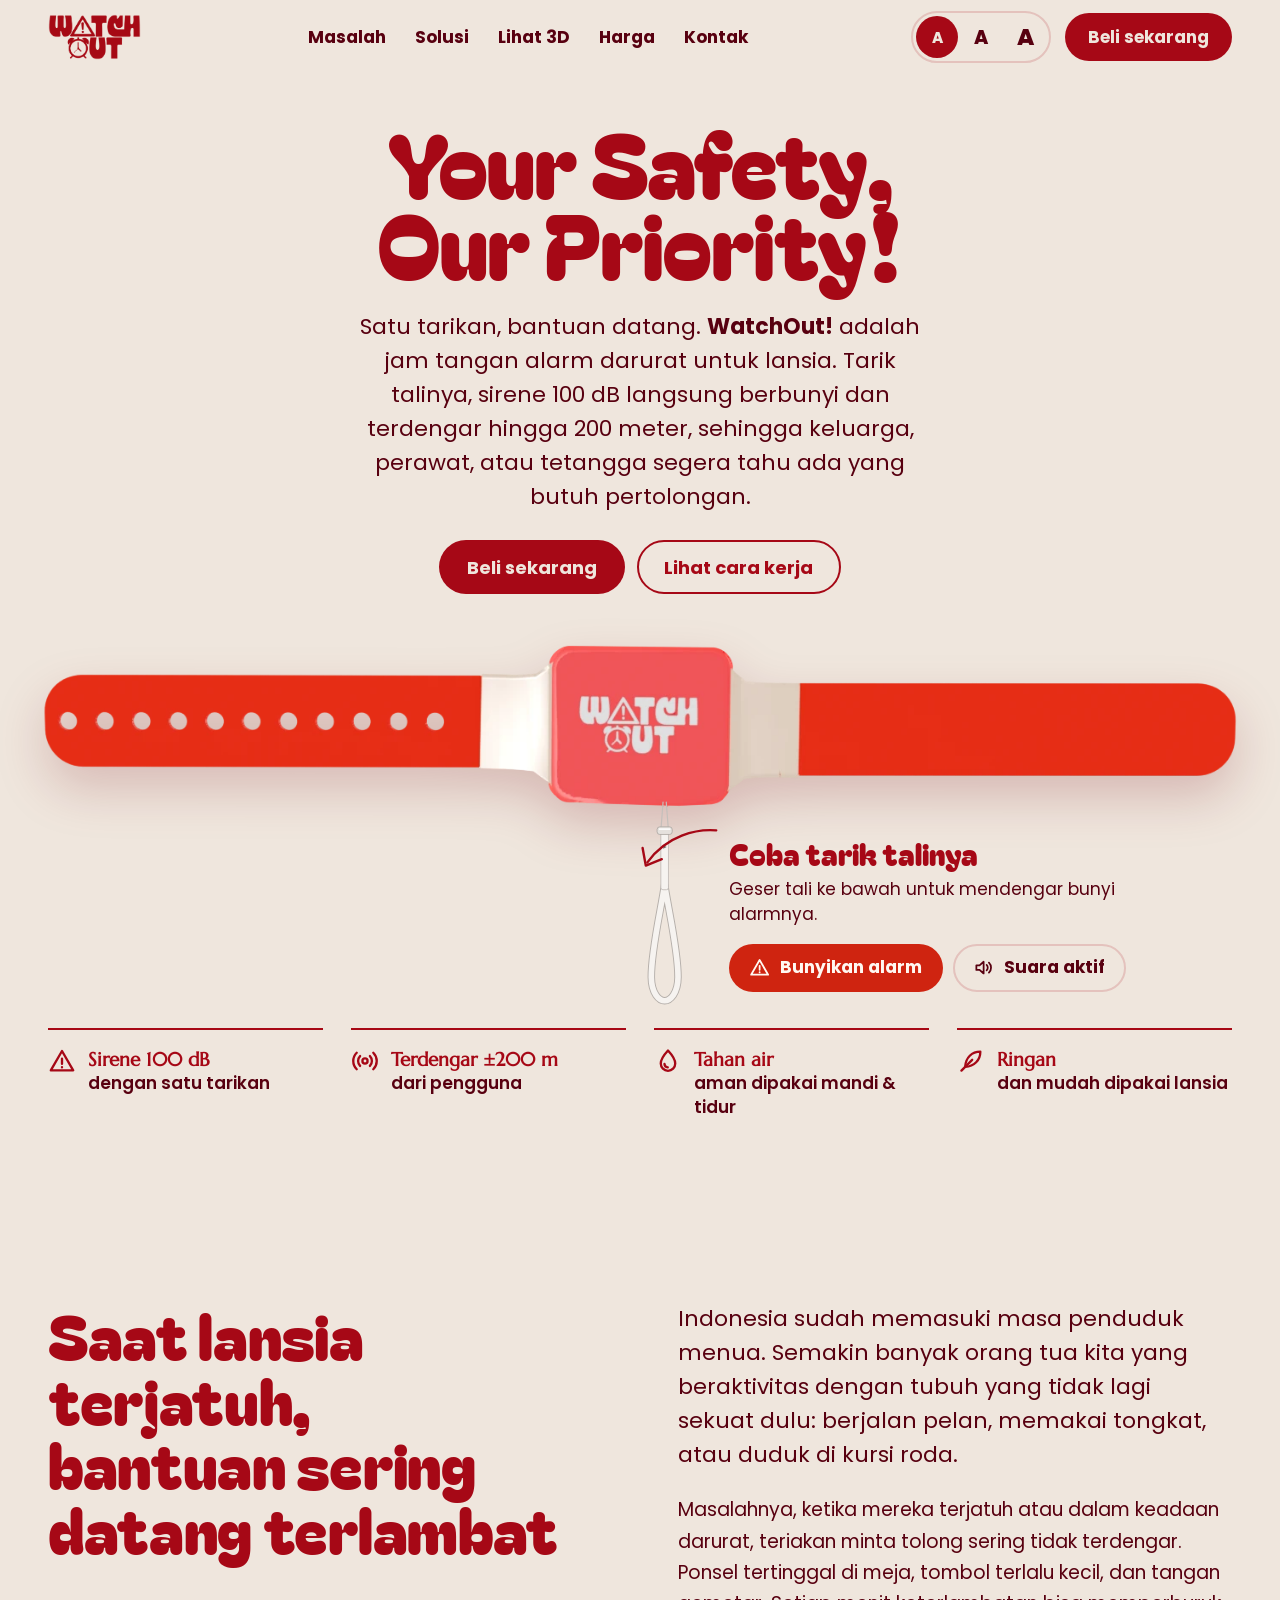
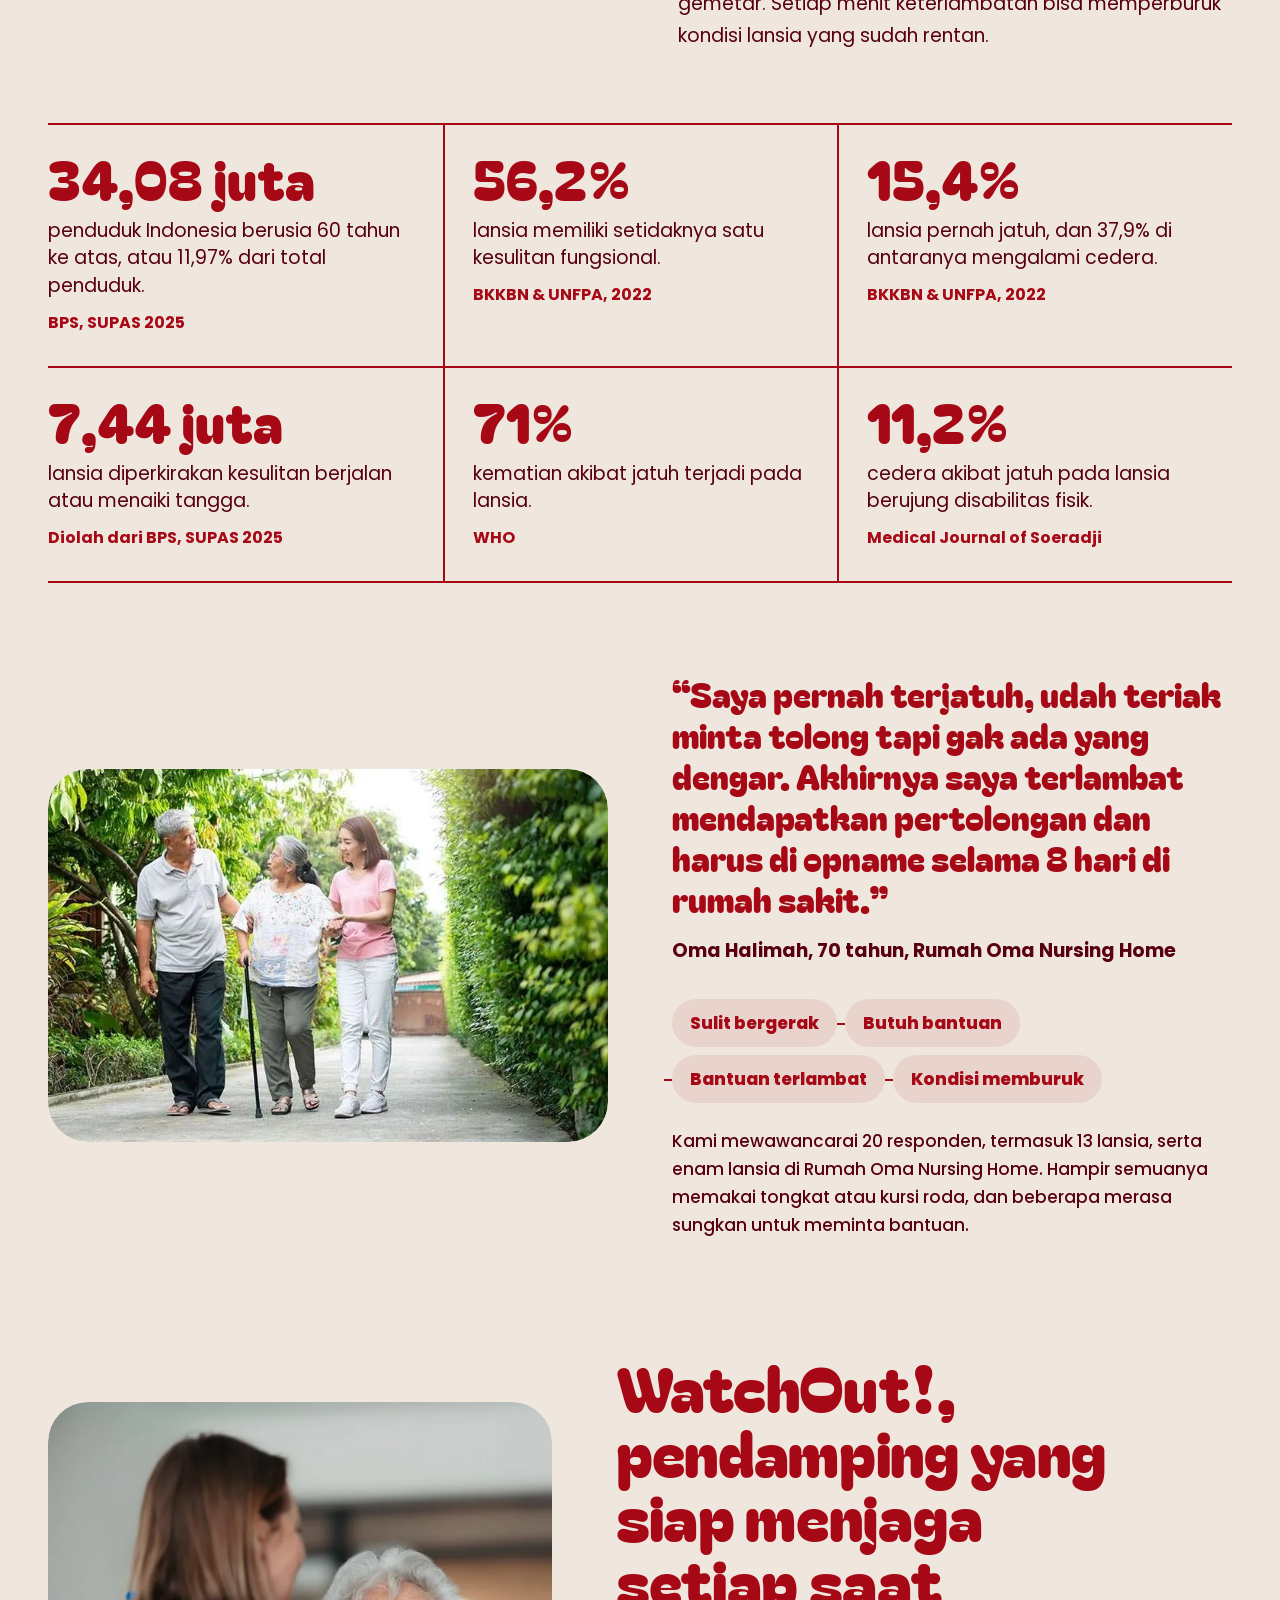
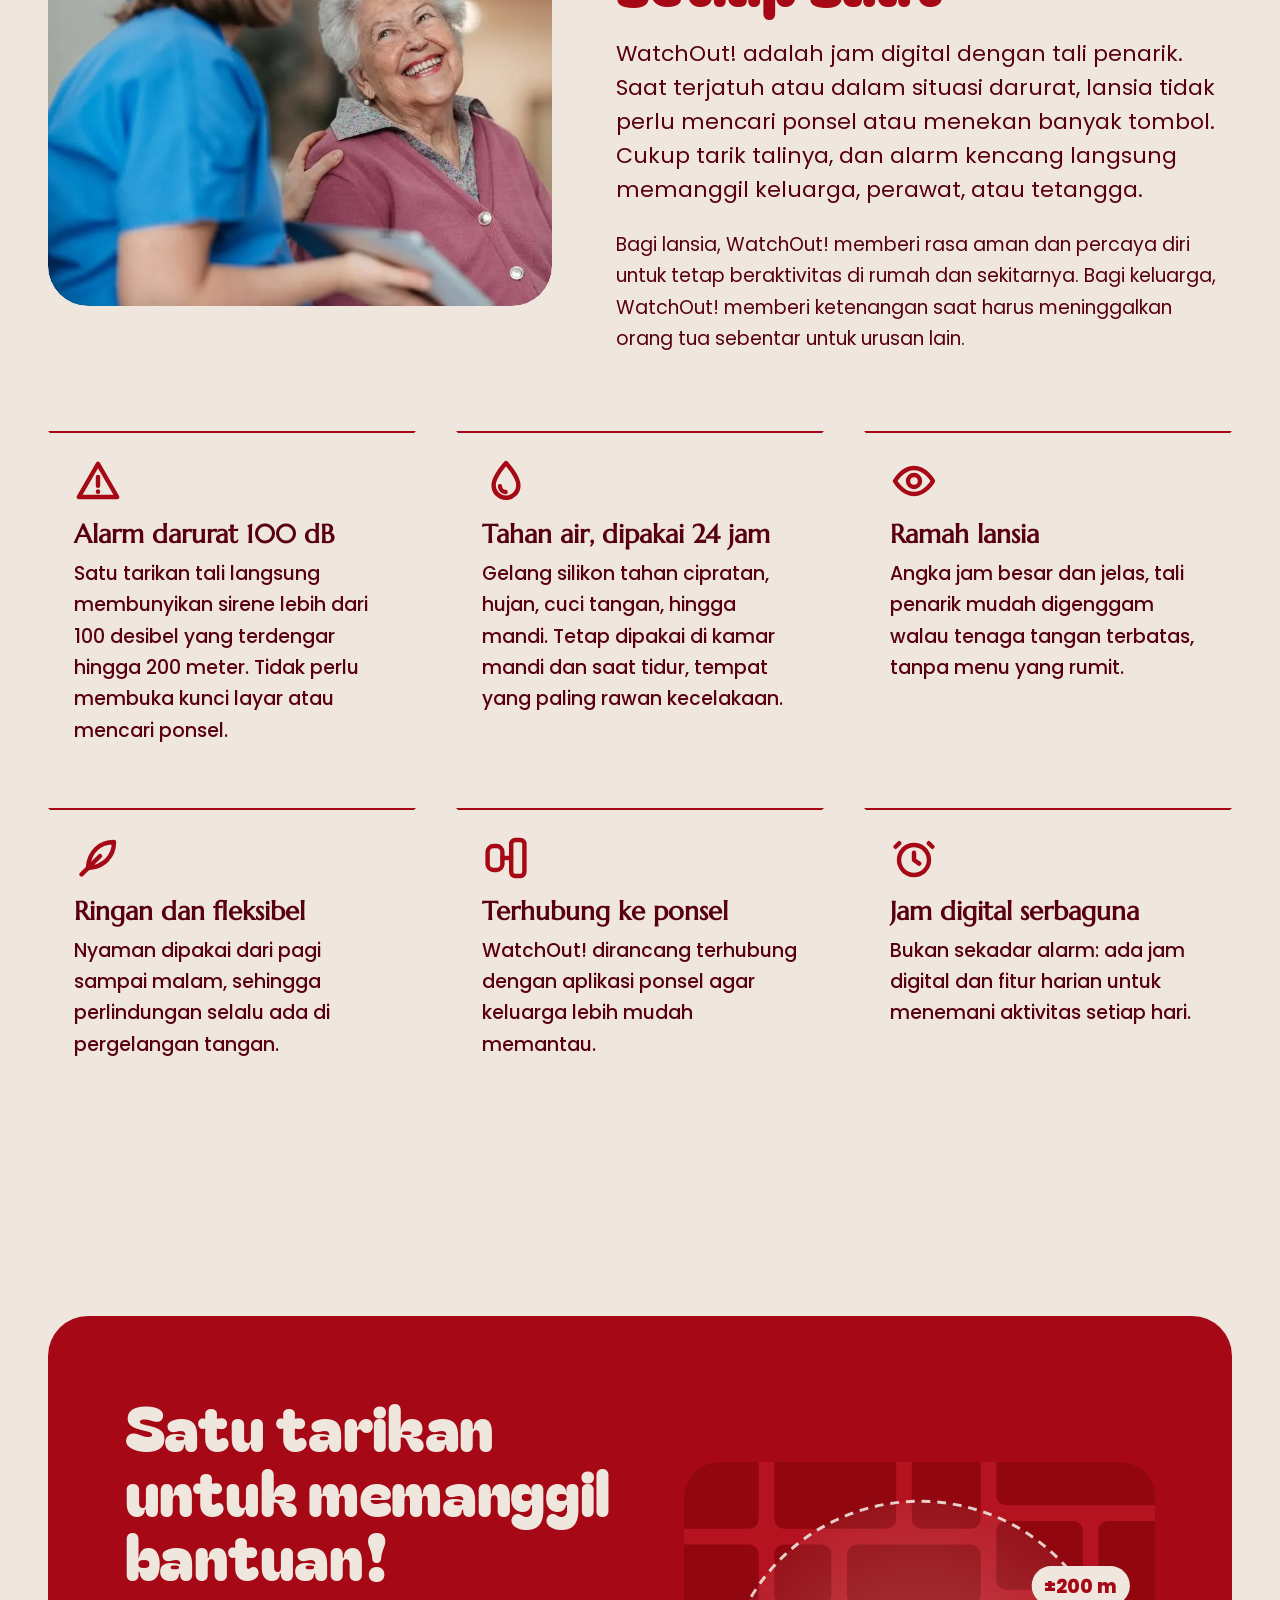
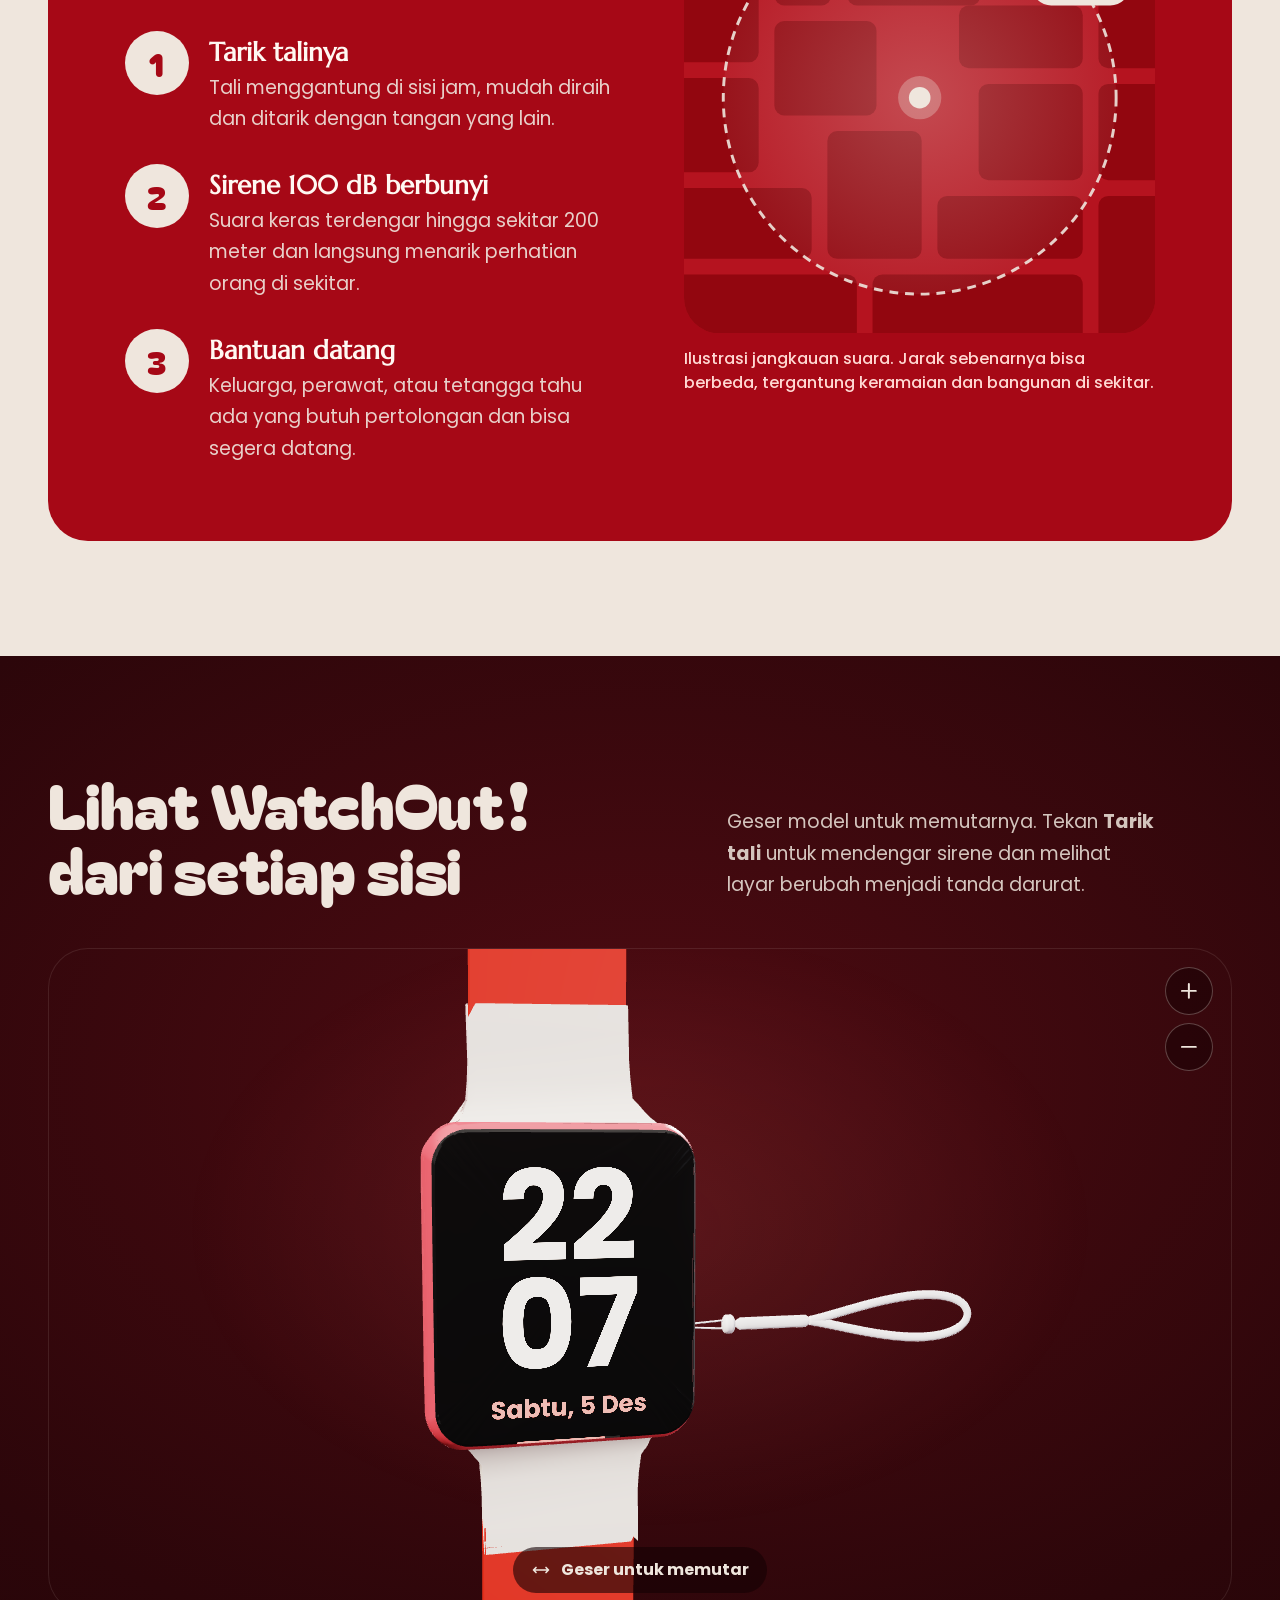
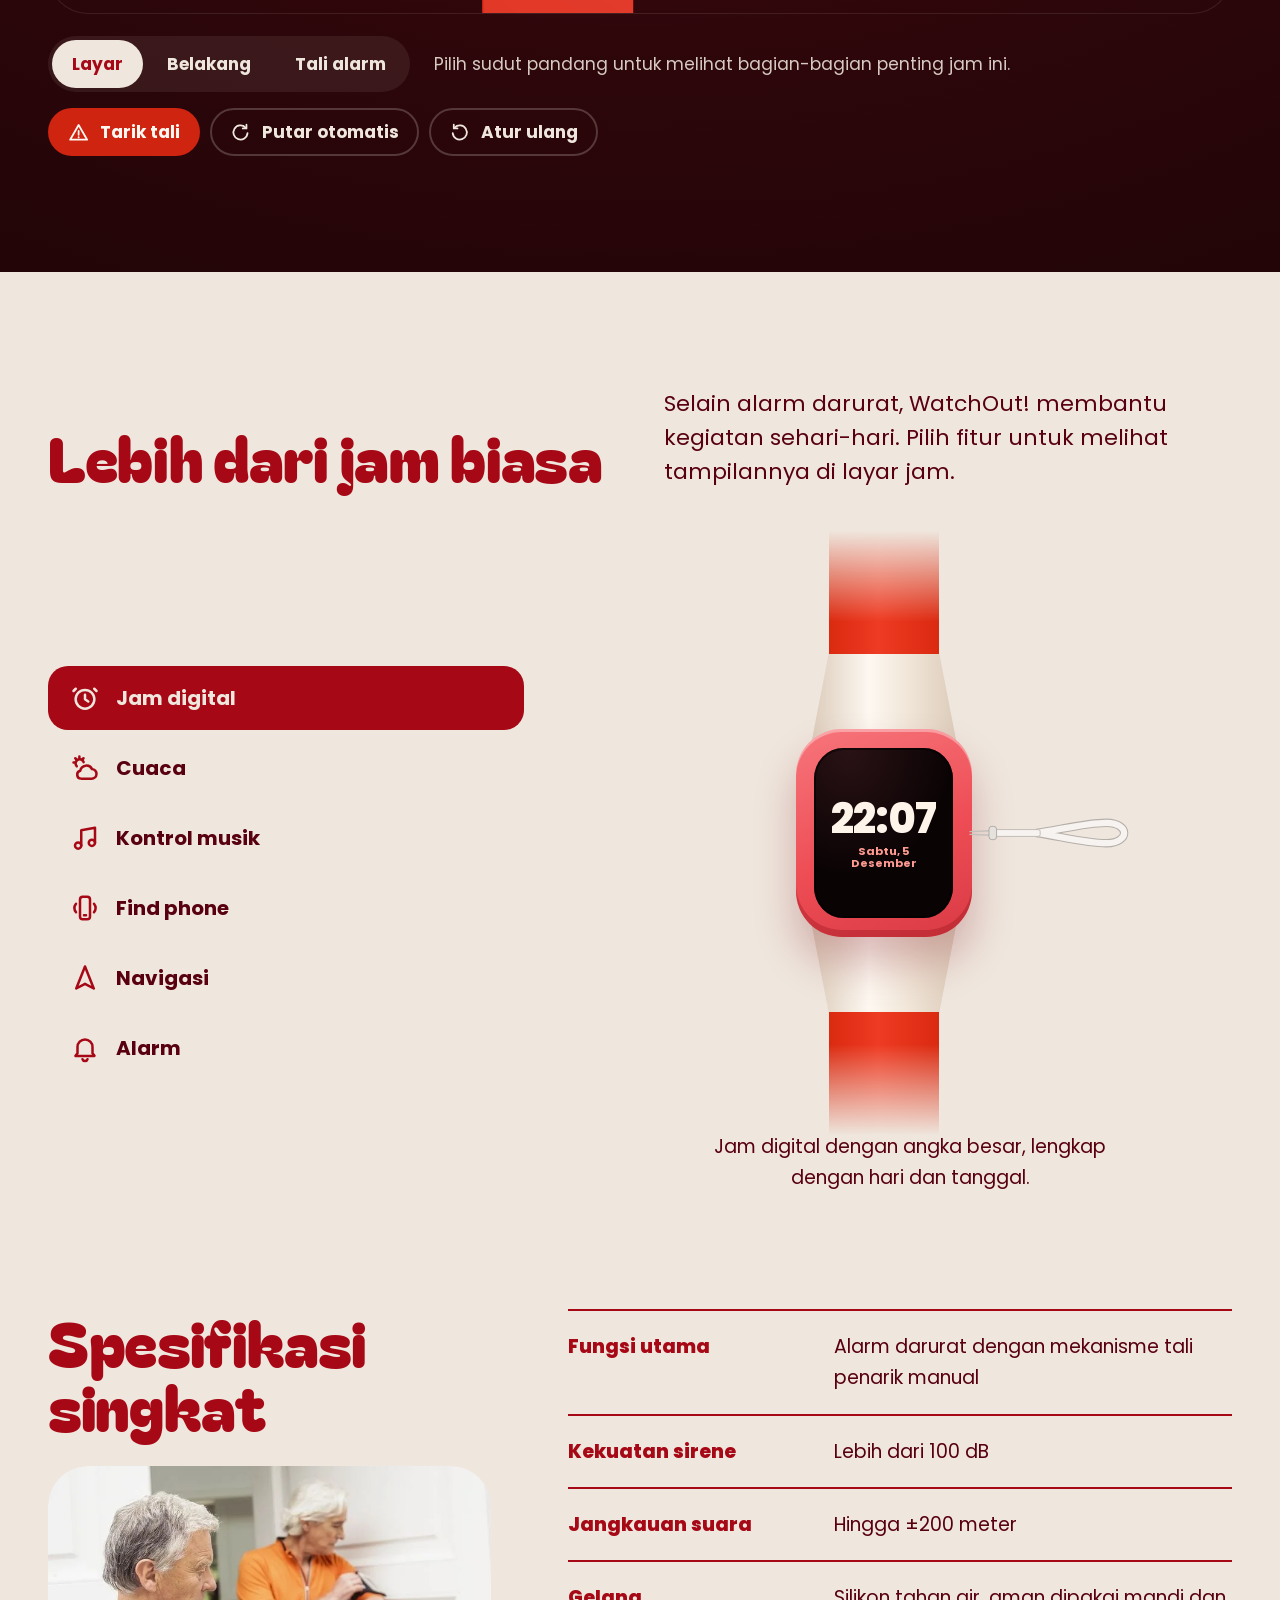
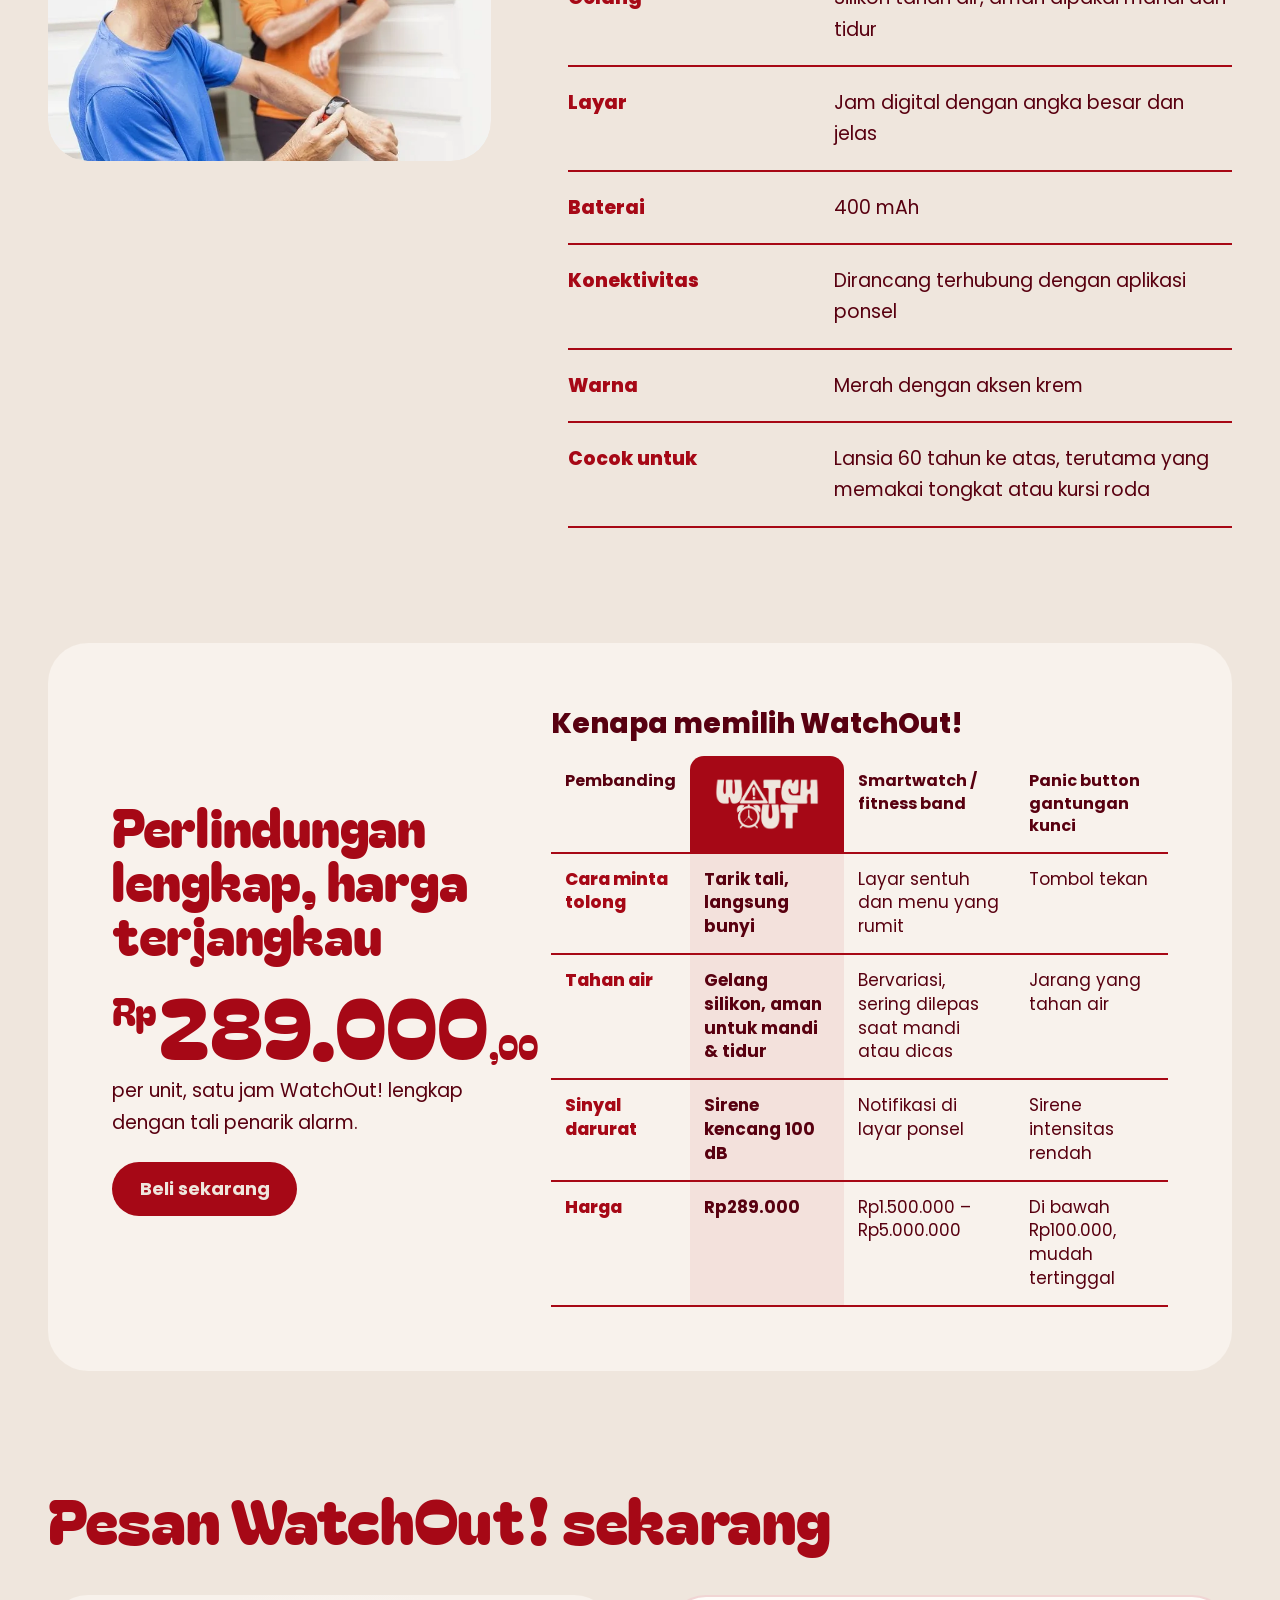
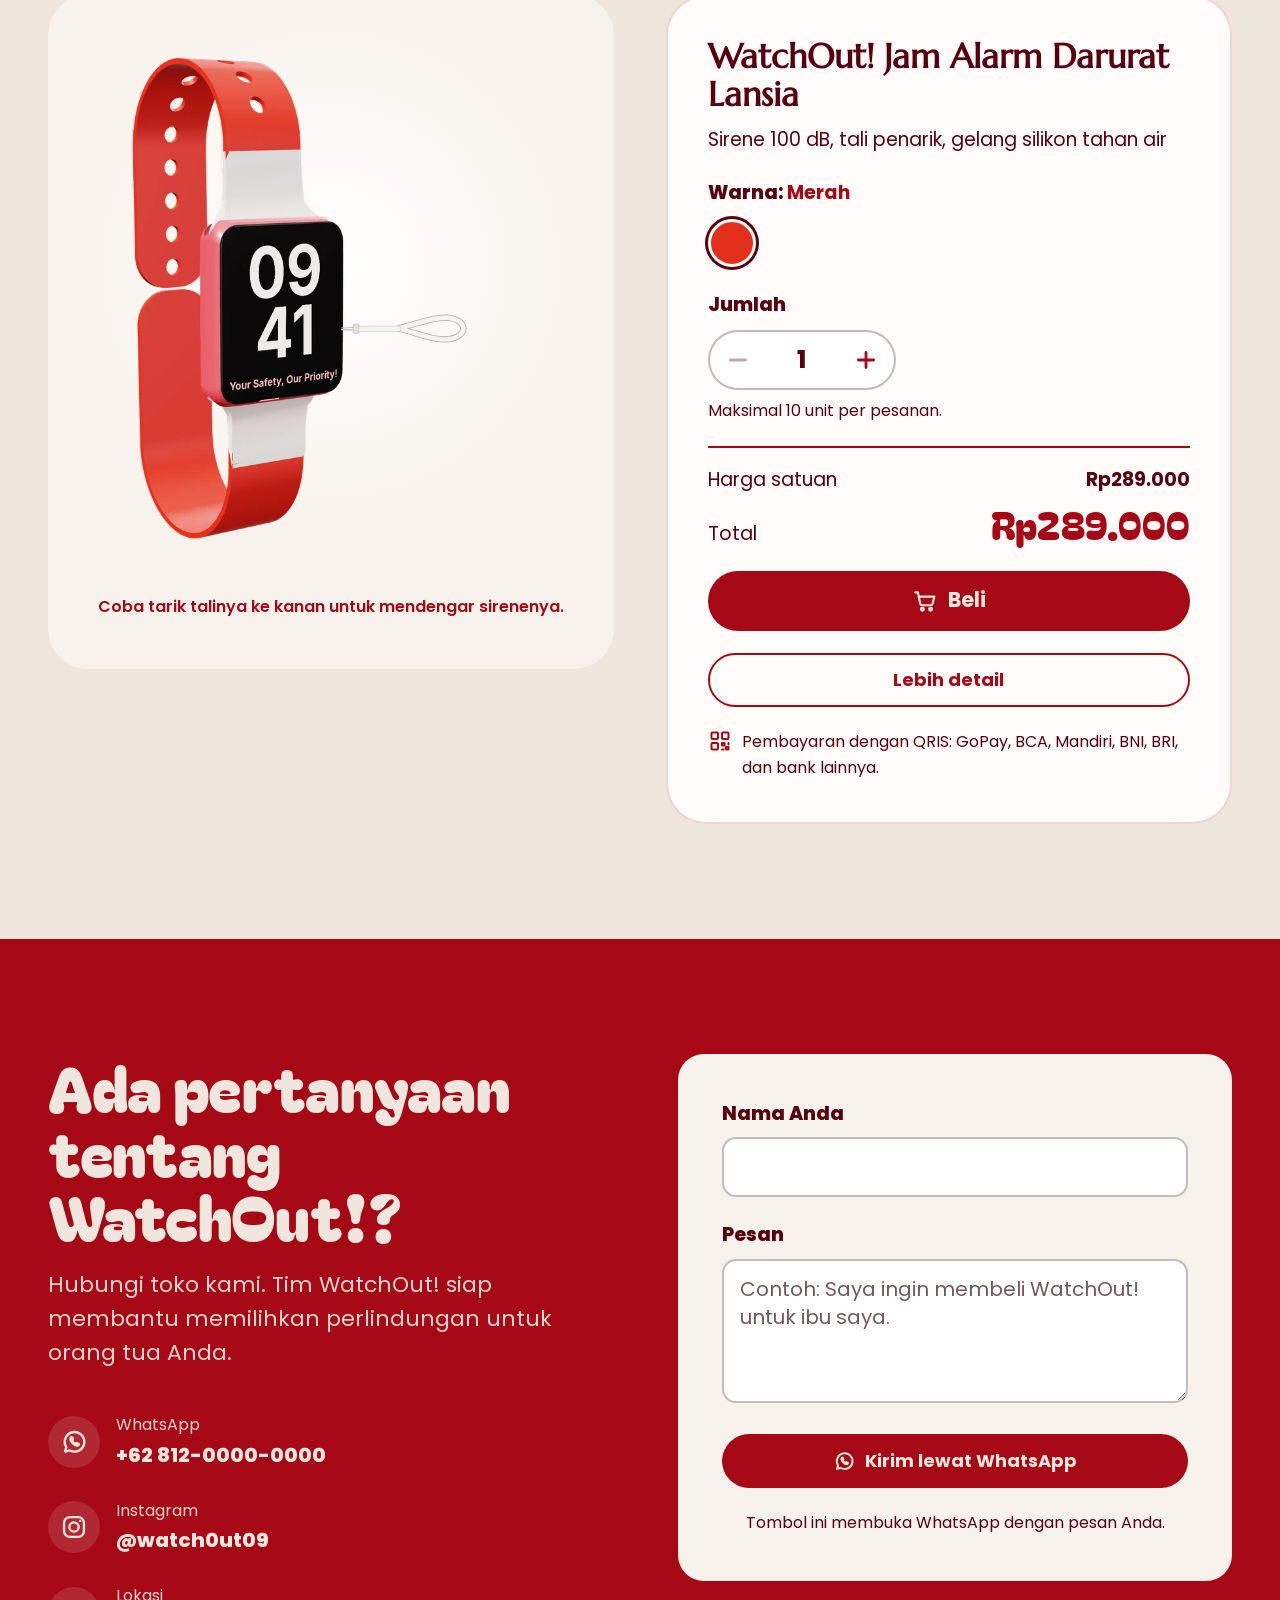
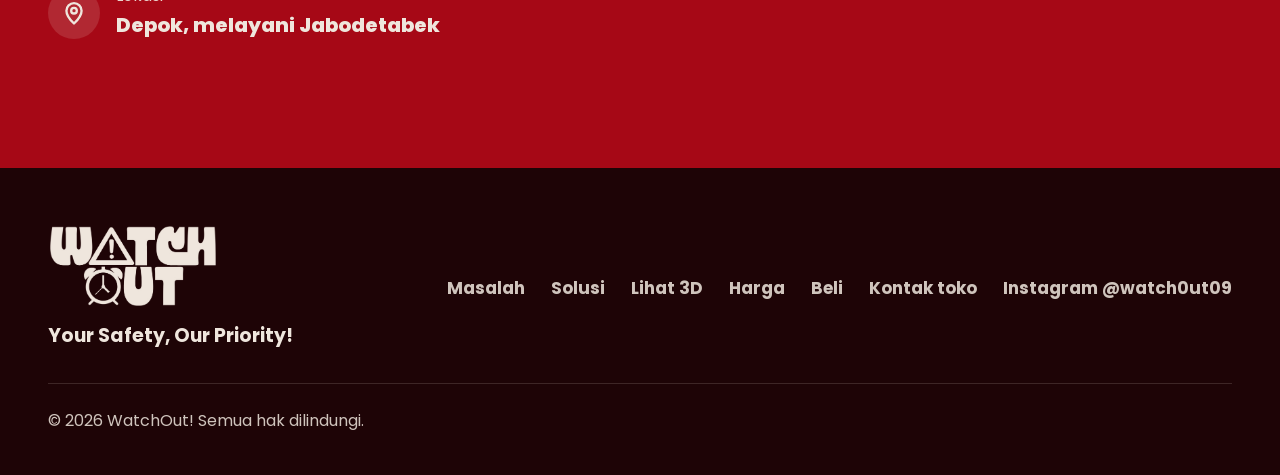
==== commit 5115a240: "Add files via upload" ====
--- a/index.html
+++ b/index.html
@@ -6,7 +6,7 @@
 
   <!-- ===================== JUDUL & DESKRIPSI (muncul di Google & tab browser) ===================== -->
   <title>WatchOut! | Jam Alarm Darurat untuk Lansia</title>
-  <meta name="description" content="WatchOut! adalah jam digital dengan tali penarik alarm darurat untuk lansia. Tarik talinya, suara kencang terdengar hingga ±200 meter untuk memanggil bantuan.">
+  <meta name="description" content="WatchOut! jam tangan alarm darurat untuk lansia. Tarik talinya, sirene 100 dB terdengar hingga 200 meter. Tahan air, ramah lansia, hanya Rp289.000.">
   <meta name="theme-color" content="#A60914">
 
   <!-- Tampilan saat link dibagikan di WhatsApp / media sosial.
@@ -14,18 +14,18 @@
        contoh: https://namadomainanda.com/assets/img/og-image.jpg -->
   <meta property="og:type" content="website">
   <meta property="og:title" content="WatchOut! | Your Safety, Our Priority!">
-  <meta property="og:description" content="Jam digital dengan tali alarm darurat untuk lansia. Satu tarikan, suara kencang hingga ±200 meter.">
+  <meta property="og:description" content="Jam tangan alarm darurat untuk lansia. Satu tarikan, sirene 100 dB terdengar hingga 200 meter. Rp289.000.">
   <meta property="og:image" content="assets/img/og-image.jpg">
 
   <link rel="icon" type="image/png" sizes="32x32" href="assets/img/favicon-32.png">
   <link rel="icon" type="image/png" sizes="192x192" href="assets/img/favicon-192.png">
   <link rel="apple-touch-icon" href="assets/img/apple-touch-icon.png">
 
-  <!-- Font: Bagel Fat One (judul) & Atkinson Hyperlegible Next (teks, dirancang agar mudah dibaca
-       orang dengan penglihatan lemah). Butuh internet; tanpa internet memakai font cadangan. -->
+  <!-- Font: Bagel Fat One (judul), Beatrix Antiqua (subjudul, file di assets/fonts, cadangan: Marcellus),
+       Poppins (teks biasa). Font Google butuh internet; tanpa internet memakai font cadangan. -->
   <link rel="preconnect" href="https://fonts.googleapis.com">
   <link rel="preconnect" href="https://fonts.gstatic.com" crossorigin>
-  <link rel="stylesheet" href="https://fonts.googleapis.com/css2?family=Atkinson+Hyperlegible+Next:wght@400..800&family=Bagel+Fat+One&display=swap">
+  <link rel="stylesheet" href="https://fonts.googleapis.com/css2?family=Bagel+Fat+One&family=Marcellus&family=Poppins:wght@400;500;600;700&display=swap">
 
   <link rel="stylesheet" href="css/style.css">
 
@@ -44,7 +44,7 @@
 
 <body>
   <!-- Ikon-ikon (dipakai ulang di seluruh halaman lewat <use href="#nama-ikon">) -->
-  <svg width="0" height="0" style="position:absolute" aria-hidden="true" focusable="false">
+  <svg class="sprite" width="0" height="0" aria-hidden="true" focusable="false">
     <defs>
       <symbol id="i-clock" viewBox="0 0 24 24"><circle cx="12" cy="13" r="7.5"/><path d="M12 9.3V13l2.6 1.8M4.6 4.6 2.8 6.4M19.4 4.6l1.8 1.8"/></symbol>
       <symbol id="i-weather" viewBox="0 0 24 24"><path d="M7.5 2.8v1.4M2.8 7.5h1.4M4.2 4.2l1 1M10.8 4.2l-1 1"/><path d="M5.4 10.6a3.3 3.3 0 1 1 5.5-3.3"/><path d="M8.8 20.5h8.4a3.8 3.8 0 0 0 .4-7.6 5 5 0 0 0-9.4 1.3 3.2 3.2 0 0 0 .6 6.3Z"/></symbol>
@@ -68,6 +68,12 @@
       <symbol id="i-whatsapp" viewBox="0 0 24 24"><path d="M4.2 20.2 5.4 16.4a8.4 8.4 0 1 1 3 2.8Z"/><path d="M9.3 8.3c.3-.6.9-.6 1.1-.1l.6 1.4c.1.3 0 .6-.2.8l-.5.5a6.4 6.4 0 0 0 2.8 2.8l.5-.5c.2-.2.5-.3.8-.2l1.4.6c.5.2.5.8-.1 1.1-1.3.8-2.8.4-4.6-1.4S8.5 9.6 9.3 8.3Z"/></symbol>
       <symbol id="i-mail" viewBox="0 0 24 24"><rect x="3" y="5" width="18" height="14" rx="2.5"/><path d="m4 7 8 6 8-6"/></symbol>
       <symbol id="i-instagram" viewBox="0 0 24 24"><rect x="3.5" y="3.5" width="17" height="17" rx="5"/><circle cx="12" cy="12" r="4"/><path d="M17.2 6.8h.01"/></symbol>
+      <symbol id="i-wave" viewBox="0 0 24 24"><circle cx="12" cy="12" r="2.2"/><path d="M7.8 7.8a6 6 0 0 0 0 8.4M16.2 7.8a6 6 0 0 1 0 8.4M4.9 4.9a10 10 0 0 0 0 14.2M19.1 4.9a10 10 0 0 1 0 14.2"/></symbol>
+      <symbol id="i-eye" viewBox="0 0 24 24"><path d="M2.5 12s3.6-6.5 9.5-6.5 9.5 6.5 9.5 6.5-3.6 6.5-9.5 6.5S2.5 12 2.5 12Z"/><circle cx="12" cy="12" r="3"/></symbol>
+      <symbol id="i-link" viewBox="0 0 24 24"><rect x="2.8" y="6" width="7.4" height="12" rx="3"/><rect x="14.6" y="3" width="6.6" height="18" rx="2"/><path d="M10.2 12h4.4"/></symbol>
+      <symbol id="i-cart" viewBox="0 0 24 24"><path d="M3 4h2.4l2.2 10.6a1.6 1.6 0 0 0 1.6 1.3h8.1a1.6 1.6 0 0 0 1.6-1.2L20.6 8H6.2"/><circle cx="9.6" cy="19.6" r="1.3"/><circle cx="17.2" cy="19.6" r="1.3"/></symbol>
+      <symbol id="i-qr" viewBox="0 0 24 24"><rect x="3.5" y="3.5" width="6.5" height="6.5" rx="1"/><rect x="14" y="3.5" width="6.5" height="6.5" rx="1"/><rect x="3.5" y="14" width="6.5" height="6.5" rx="1"/><path d="M14 14h2.5v2.5H14zM18 18h2.5v2.5H18zM14 20.5h1.5M20.5 14v1.5"/></symbol>
+      <symbol id="i-pin" viewBox="0 0 24 24"><path d="M12 21s-6.5-6.1-6.5-11a6.5 6.5 0 0 1 13 0c0 4.9-6.5 11-6.5 11Z"/><circle cx="12" cy="10" r="2.4"/></symbol>
     </defs>
   </svg>
 
@@ -84,11 +90,11 @@
 
       <nav class="site-nav" id="menu-utama" aria-label="Menu utama" data-menu>
         <ul class="site-nav__list" data-nav>
-          <li><a href="#cara-kerja">Cara kerja</a></li>
-          <li><a href="#keunggulan">Keunggulan</a></li>
+          <li><a href="#masalah">Masalah</a></li>
+          <li><a href="#solusi">Solusi</a></li>
           <li><a href="#lihat-3d">Lihat 3D</a></li>
-          <li><a href="#fitur">Fitur</a></li>
-          <li><a href="#tanya-jawab">Tanya jawab</a></li>
+          <li><a href="#harga">Harga</a></li>
+          <li><a href="#kontak">Kontak</a></li>
         </ul>
         <div class="site-nav__extra">
           <div class="textsize" role="group" aria-label="Ukuran teks">
@@ -97,7 +103,7 @@
             <button type="button" data-text-size-set="1" aria-pressed="false" aria-label="Teks besar"><span>A</span></button>
             <button type="button" data-text-size-set="2" aria-pressed="false" aria-label="Teks sangat besar"><span>A</span></button>
           </div>
-          <a class="btn btn--primary btn--nav" href="#kontak">Hubungi kami</a>
+          <a class="btn btn--primary btn--nav" href="#beli">Beli sekarang</a>
         </div>
       </nav>
 
@@ -109,11 +115,11 @@
     </div>
   </header>
 
-  <main id="konten">
+    <main id="konten">
 
     <!-- ============================================================
-         HERO: judul + demo tarik tali
-         Gambar jam: assets/img/watchout-band.webp (+ .png cadangan)
+         A. HOOK: judul utama, slogan, penjelasan singkat
+         Gambar jam (mockup): assets/img/watchout-band.webp (+ .png), tali digambar dengan SVG agar bisa ditarik
          ============================================================ -->
     <section class="hero" id="beranda" aria-labelledby="hero-title">
       <div class="container hero__top">
@@ -123,19 +129,19 @@
         </h1>
         <div class="hero__intro">
           <p class="hero__lead">
-            WatchOut! adalah jam digital dengan tali alarm darurat untuk lansia.
-            Saat terjatuh atau dalam bahaya, cukup tarik talinya. Suara kencang
-            terdengar hingga ±200 meter dan memanggil orang di sekitar.
+            Satu tarikan, bantuan datang. <strong>WatchOut!</strong> adalah jam tangan alarm darurat
+            untuk lansia. Tarik talinya, sirene 100 dB langsung berbunyi dan terdengar hingga
+            200 meter, sehingga keluarga, perawat, atau tetangga segera tahu ada yang butuh pertolongan.
           </p>
           <div class="hero__actions">
-            <a class="btn btn--primary" href="#kontak">Hubungi kami</a>
-            <a class="btn btn--ghost" href="#cara-kerja">Lihat cara kerja</a>
+            <a class="btn btn--primary" href="#beli">Beli sekarang</a>
+            <a class="btn btn--ghost" href="#solusi">Lihat cara kerja</a>
           </div>
         </div>
       </div>
 
       <div class="hero__stage">
-        <div class="band" data-cord-demo>
+        <div class="band" data-pullcord data-source="hero" data-view-w="1435" data-free="52" data-max="150" data-trigger="84" data-hint="tug">
           <div class="band__figure">
             <picture>
               <source srcset="assets/img/watchout-band.webp" type="image/webp">
@@ -147,8 +153,8 @@
             <div class="band__rings" aria-hidden="true"><span></span><span></span><span></span><span></span></div>
 
             <!-- tali penarik (digambar ulang agar bisa ditarik) -->
-            <svg class="band__cord" viewBox="0 0 1435 600" aria-hidden="true" focusable="false">
-              <path class="cord__thread" data-cord-thread d="M744.6 199 L742.3 229 M748.4 199 L750.7 229"/>
+            <svg class="band__cord" data-pullcord-svg viewBox="0 0 1435 600" aria-hidden="true" focusable="false">
+              <path class="cord__thread" data-cord-thread data-tpl="M744.6 199 L742.3 {y} M748.4 199 L750.7 {y}" data-base-y="229" d="M744.6 199 L742.3 229 M748.4 199 L750.7 229"/>
               <g data-cord-lower>
                 <path class="cord__loop-edge" d="M746.5 296 C742 326 730.5 374 730.8 405 C731 424 740 432.5 746.5 432.5 C753 432.5 762 424 762.2 405 C762.5 374 751 326 746.5 296 Z"/>
                 <path class="cord__loop" d="M746.5 296 C742 326 730.5 374 730.8 405 C731 424 740 432.5 746.5 432.5 C753 432.5 762 424 762.2 405 C762.5 374 751 326 746.5 296 Z"/>
@@ -159,7 +165,7 @@
               </g>
             </svg>
 
-            <button class="band__handle" type="button" data-cord-handle aria-describedby="cord-hint-text">
+            <button class="band__handle" type="button" data-pullcord-handle aria-describedby="cord-hint-text">
               <span class="visually-hidden">Tarik tali alarm (simulasi)</span>
             </button>
           </div>
@@ -195,58 +201,189 @@
           </div>
         </div>
       </div>
+
+      <ul class="container quickfacts" aria-label="Keunggulan singkat">
+        <li><svg class="icon" aria-hidden="true"><use href="#i-alert"/></svg><span><strong>Sirene 100 dB</strong> dengan satu tarikan</span></li>
+        <li><svg class="icon" aria-hidden="true"><use href="#i-wave"/></svg><span><strong>Terdengar ±200 m</strong> dari pengguna</span></li>
+        <li><svg class="icon" aria-hidden="true"><use href="#i-drop"/></svg><span><strong>Tahan air</strong> aman dipakai mandi &amp; tidur</span></li>
+        <li><svg class="icon" aria-hidden="true"><use href="#i-feather"/></svg><span><strong>Ringan</strong> dan mudah dipakai lansia</span></li>
+      </ul>
     </section>
 
     <!-- ============================================================
-         TENTANG: masalah yang diselesaikan
-         ============================================================ -->
-    <section class="section about" id="tentang" aria-labelledby="about-title">
-      <div class="container about__grid">
-        <h2 class="display about__title" id="about-title">Saat terjatuh, ponsel sering tak terjangkau.</h2>
-        <div class="about__body">
-          <p class="lead">
-            Banyak lansia beraktivitas sendiri: di rumah, di kebun, atau saat berjalan ke warung.
-            Ketika terjatuh atau merasa terancam, mengambil ponsel lalu menelepon bisa terasa sulit.
-            WatchOut! selalu ada di pergelangan tangan, jadi meminta tolong cukup dengan satu tarikan.
-          </p>
-          <h3 class="about__subtitle">Dibuat untuk</h3>
-          <ul class="checklist">
-            <li><svg class="icon" aria-hidden="true"><use href="#i-check"/></svg>Lansia yang sering di rumah sendirian</li>
-            <li><svg class="icon" aria-hidden="true"><use href="#i-check"/></svg>Lansia yang masih aktif beraktivitas di luar rumah</li>
-            <li><svg class="icon" aria-hidden="true"><use href="#i-check"/></svg>Keluarga yang ingin lebih tenang saat berjauhan</li>
-          </ul>
+         B. MASALAH: latar belakang + data statistik
+         Sumber data: proposal & pitch deck WatchOut!
+         ============================================================ -->
+    <section class="section problem" id="masalah" aria-labelledby="problem-title">
+      <div class="container">
+        <div class="problem__intro">
+          <h2 class="display problem__title" id="problem-title">Saat lansia terjatuh, bantuan sering datang terlambat</h2>
+          <div class="problem__text">
+            <p class="lead">
+              Indonesia sudah memasuki masa penduduk menua. Semakin banyak orang tua kita yang
+              beraktivitas dengan tubuh yang tidak lagi sekuat dulu: berjalan pelan, memakai tongkat,
+              atau duduk di kursi roda.
+            </p>
+            <p>
+              Masalahnya, ketika mereka terjatuh atau dalam keadaan darurat, teriakan minta tolong
+              sering tidak terdengar. Ponsel tertinggal di meja, tombol terlalu kecil, dan tangan
+              gemetar. Setiap menit keterlambatan bisa memperburuk kondisi lansia yang sudah rentan.
+            </p>
+          </div>
+        </div>
+
+        <div class="stats">
+          <article class="stat stat--lead">
+            <p class="stat__num">34,08 juta</p>
+            <p class="stat__label">penduduk Indonesia berusia 60 tahun ke atas, atau 11,97% dari total penduduk.</p>
+            <p class="stat__src">BPS, SUPAS 2025</p>
+          </article>
+          <article class="stat">
+            <p class="stat__num">56,2%</p>
+            <p class="stat__label">lansia memiliki setidaknya satu kesulitan fungsional.</p>
+            <p class="stat__src">BKKBN &amp; UNFPA, 2022</p>
+          </article>
+          <article class="stat">
+            <p class="stat__num">15,4%</p>
+            <p class="stat__label">lansia pernah jatuh, dan 37,9% di antaranya mengalami cedera.</p>
+            <p class="stat__src">BKKBN &amp; UNFPA, 2022</p>
+          </article>
+          <article class="stat">
+            <p class="stat__num">7,44 juta</p>
+            <p class="stat__label">lansia diperkirakan kesulitan berjalan atau menaiki tangga.</p>
+            <p class="stat__src">Diolah dari BPS, SUPAS 2025</p>
+          </article>
+          <article class="stat">
+            <p class="stat__num">71%</p>
+            <p class="stat__label">kematian akibat jatuh terjadi pada lansia.</p>
+            <p class="stat__src">WHO</p>
+          </article>
+          <article class="stat">
+            <p class="stat__num">11,2%</p>
+            <p class="stat__label">cedera akibat jatuh pada lansia berujung disabilitas fisik.</p>
+            <p class="stat__src">Medical Journal of Soeradji</p>
+          </article>
+        </div>
+
+        <div class="story">
+          <figure class="story__photo">
+            <picture>
+              <source srcset="assets/img/foto-keluarga-lansia.webp" type="image/webp">
+              <img src="assets/img/foto-keluarga-lansia.jpg" width="735" height="490" loading="lazy"
+                   alt="Lansia bertongkat berjalan didampingi keluarganya">
+            </picture>
+          </figure>
+          <div class="story__body">
+            <blockquote class="quote">
+              <p>“Saya pernah terjatuh, udah teriak minta tolong tapi gak ada yang dengar. Akhirnya saya
+                terlambat mendapatkan pertolongan dan harus di opname selama 8 hari di rumah sakit.”</p>
+              <footer>Oma Halimah, 70 tahun, Rumah Oma Nursing Home</footer>
+            </blockquote>
+            <ol class="chain" aria-label="Rantai masalah yang dialami lansia">
+              <li>Sulit bergerak</li>
+              <li>Butuh bantuan</li>
+              <li>Bantuan terlambat</li>
+              <li>Kondisi memburuk</li>
+            </ol>
+            <p class="story__note">Kami mewawancarai 20 responden, termasuk 13 lansia, serta enam lansia di
+              Rumah Oma Nursing Home. Hampir semuanya memakai tongkat atau kursi roda, dan beberapa merasa
+              sungkan untuk meminta bantuan.</p>
+          </div>
         </div>
       </div>
     </section>
 
     <!-- ============================================================
-         CARA KERJA: 3 langkah + ilustrasi jangkauan suara
+         C. SOLUSI: penjelasan produk + fitur unggulan
+         ============================================================ -->
+    <section class="section solution" id="solusi" aria-labelledby="solution-title">
+      <div class="container">
+        <div class="solution__intro">
+          <figure class="solution__photo">
+            <picture>
+              <source srcset="assets/img/foto-perawat-lansia.webp" type="image/webp">
+              <img src="assets/img/foto-perawat-lansia.jpg" width="736" height="736" loading="lazy"
+                   alt="Seorang lansia tersenyum bersama perawat yang mendampinginya">
+            </picture>
+          </figure>
+          <div>
+            <h2 class="display solution__title" id="solution-title">WatchOut!, pendamping yang siap menjaga setiap saat</h2>
+            <p class="lead">
+              WatchOut! adalah jam digital dengan tali penarik. Saat terjatuh atau dalam situasi darurat,
+              lansia tidak perlu mencari ponsel atau menekan banyak tombol. Cukup tarik talinya, dan
+              alarm kencang langsung memanggil keluarga, perawat, atau tetangga.
+            </p>
+            <p>
+              Bagi lansia, WatchOut! memberi rasa aman dan percaya diri untuk tetap beraktivitas di rumah
+              dan sekitarnya. Bagi keluarga, WatchOut! memberi ketenangan saat harus meninggalkan orang tua
+              sebentar untuk urusan lain.
+            </p>
+          </div>
+        </div>
+
+        <div class="perks-grid">
+          <article class="perk perk--main">
+            <svg class="perk__icon" aria-hidden="true"><use href="#i-alert"/></svg>
+            <h3>Alarm darurat 100 dB</h3>
+            <p>Satu tarikan tali langsung membunyikan sirene lebih dari 100 desibel yang terdengar hingga 200 meter. Tidak perlu membuka kunci layar atau mencari ponsel.</p>
+          </article>
+          <article class="perk">
+            <svg class="perk__icon" aria-hidden="true"><use href="#i-drop"/></svg>
+            <h3>Tahan air, dipakai 24 jam</h3>
+            <p>Gelang silikon tahan cipratan, hujan, cuci tangan, hingga mandi. Tetap dipakai di kamar mandi dan saat tidur, tempat yang paling rawan kecelakaan.</p>
+          </article>
+          <article class="perk">
+            <svg class="perk__icon" aria-hidden="true"><use href="#i-eye"/></svg>
+            <h3>Ramah lansia</h3>
+            <p>Angka jam besar dan jelas, tali penarik mudah digenggam walau tenaga tangan terbatas, tanpa menu yang rumit.</p>
+          </article>
+          <article class="perk">
+            <svg class="perk__icon" aria-hidden="true"><use href="#i-feather"/></svg>
+            <h3>Ringan dan fleksibel</h3>
+            <p>Nyaman dipakai dari pagi sampai malam, sehingga perlindungan selalu ada di pergelangan tangan.</p>
+          </article>
+          <article class="perk">
+            <svg class="perk__icon" aria-hidden="true"><use href="#i-link"/></svg>
+            <h3>Terhubung ke ponsel</h3>
+            <p>WatchOut! dirancang terhubung dengan aplikasi ponsel agar keluarga lebih mudah memantau.</p>
+          </article>
+          <article class="perk">
+            <svg class="perk__icon" aria-hidden="true"><use href="#i-clock"/></svg>
+            <h3>Jam digital serbaguna</h3>
+            <p>Bukan sekadar alarm: ada jam digital dan fitur harian untuk menemani aktivitas setiap hari.</p>
+          </article>
+        </div>
+      </div>
+    </section>
+
+    <!-- ============================================================
+         CARA KERJA: 3 langkah + ilustrasi jangkauan suara (animasi mekar)
          ============================================================ -->
     <section class="section how" id="cara-kerja" aria-labelledby="how-title">
       <div class="container">
         <div class="how__panel">
           <div class="how__text">
-            <h2 class="display how__title" id="how-title">Satu tarikan untuk memanggil bantuan.</h2>
+            <h2 class="display how__title" id="how-title">Satu tarikan untuk memanggil bantuan!</h2>
             <ol class="steps">
               <li class="steps__item">
                 <span class="steps__num" aria-hidden="true">1</span>
                 <div>
                   <h3>Tarik talinya</h3>
-                  <p>Tali menggantung di sisi jam, mudah diraih dengan tangan yang lain.</p>
+                  <p>Tali menggantung di sisi jam, mudah diraih dan ditarik dengan tangan yang lain.</p>
                 </div>
               </li>
               <li class="steps__item">
                 <span class="steps__num" aria-hidden="true">2</span>
                 <div>
-                  <h3>Alarm berbunyi kencang</h3>
-                  <p>Suara keras terdengar hingga sekitar 200 meter dan menarik perhatian orang di sekitar.</p>
+                  <h3>Sirene 100 dB berbunyi</h3>
+                  <p>Suara keras terdengar hingga sekitar 200 meter dan langsung menarik perhatian orang di sekitar.</p>
                 </div>
               </li>
               <li class="steps__item">
                 <span class="steps__num" aria-hidden="true">3</span>
                 <div>
                   <h3>Bantuan datang</h3>
-                  <p>Tetangga, keluarga, atau orang yang lewat tahu ada yang butuh pertolongan.</p>
+                  <p>Keluarga, perawat, atau tetangga tahu ada yang butuh pertolongan dan bisa segera datang.</p>
                 </div>
               </li>
             </ol>
@@ -277,11 +414,13 @@
                   <rect x="-20" y="420" width="196" height="80" rx="10"/><rect x="192" y="420" width="214" height="80" rx="10"/>
                 </g>
                 <circle cx="240" cy="240" r="200" fill="url(#map-reach)"/>
-                <g class="map__rings">
-                  <circle class="map__ring" cx="240" cy="240" r="66"/>
-                  <circle class="map__ring" cx="240" cy="240" r="132"/>
-                  <circle class="map__ring map__ring--outer" cx="240" cy="240" r="200"/>
+                <!-- lingkaran yang "mekar" dari titik pengguna -->
+                <g class="map__bloom" aria-hidden="true">
+                  <circle cx="240" cy="240" r="200"/>
+                  <circle cx="240" cy="240" r="200"/>
+                  <circle cx="240" cy="240" r="200"/>
                 </g>
+                <circle class="map__ring map__ring--outer" cx="240" cy="240" r="200"/>
                 <circle class="map__you-halo" cx="240" cy="240" r="22"/>
                 <circle class="map__you" cx="240" cy="240" r="11"/>
                 <g class="map__label" transform="translate(404 126)">
@@ -297,44 +436,6 @@
     </section>
 
     <!-- ============================================================
-         KEUNGGULAN: 3 keunggulan utama mengelilingi foto produk
-         Foto: assets/img/watchout-detail.webp (+ .png)
-         ============================================================ -->
-    <section class="section perks" id="keunggulan" aria-labelledby="perks-title">
-      <div class="container">
-        <h2 class="display perks__title" id="perks-title">Dirancang untuk dipakai setiap hari.</h2>
-        <div class="perks__grid">
-          <article class="perk perk--main">
-            <svg class="perk__icon" aria-hidden="true"><use href="#i-alert"/></svg>
-            <h3>Alarm darurat</h3>
-            <p>Fitur paling penting di WatchOut! Cukup tarik talinya, tanpa perlu mencari tombol kecil atau membuka ponsel. Suaranya terdengar hingga sekitar 200 meter.</p>
-          </article>
-
-          <figure class="perks__photo">
-            <picture>
-              <source srcset="assets/img/watchout-detail.webp" type="image/webp">
-              <img src="assets/img/watchout-detail.png" width="480" height="460" loading="lazy"
-                   alt="Bagian belakang jam WatchOut! dengan tali penarik alarm berwarna putih">
-            </picture>
-          </figure>
-
-          <div class="perks__side">
-            <article class="perk">
-              <svg class="perk__icon" aria-hidden="true"><use href="#i-drop"/></svg>
-              <h3>Tahan air</h3>
-              <p>Tidak perlu dilepas saat cuci tangan, wudu, atau kehujanan.</p>
-            </article>
-            <article class="perk">
-              <svg class="perk__icon" aria-hidden="true"><use href="#i-feather"/></svg>
-              <h3>Ringan dan ramah lansia</h3>
-              <p>Desainnya sederhana dan ringan, nyaman dipakai dari pagi sampai malam.</p>
-            </article>
-          </div>
-        </div>
-      </div>
-    </section>
-
-    <!-- ============================================================
          VIEWER 3D
          Model: assets/3d/watchout-model.js | pengaturan: js/config.js
          Teks keterangan tiap sudut pandang ada di atribut data-caption
@@ -342,8 +443,8 @@
     <section class="section viewer" id="lihat-3d" aria-labelledby="viewer-title">
       <div class="container">
         <div class="viewer__head">
-          <h2 class="display viewer__title" id="viewer-title">Lihat WatchOut! dari setiap sisi.</h2>
-          <p class="viewer__intro">Geser model untuk memutarnya. Layar jam menampilkan waktu saat ini.</p>
+          <h2 class="display viewer__title" id="viewer-title">Lihat WatchOut! dari setiap sisi</h2>
+          <p class="viewer__intro">Geser model untuk memutarnya. Tekan <strong>Tarik tali</strong> untuk mendengar sirene dan melihat layar berubah menjadi tanda darurat.</p>
         </div>
 
         <div class="viewer__stage" data-viewer data-model-src="assets/3d/watchout-model.js">
@@ -402,7 +503,7 @@
     <section class="section features" id="fitur" aria-labelledby="features-title">
       <div class="container">
         <div class="features__head">
-          <h2 class="display features__title" id="features-title">Lebih dari jam biasa.</h2>
+          <h2 class="display features__title" id="features-title">Lebih dari jam biasa</h2>
           <p class="lead">Selain alarm darurat, WatchOut! membantu kegiatan sehari-hari. Pilih fitur untuk melihat tampilannya di layar jam.</p>
         </div>
 
@@ -505,13 +606,21 @@
 
                 </div>
               </div>
-              <svg class="sim-watch__cord" viewBox="0 0 40 170" aria-hidden="true" focusable="false">
-                <path class="cord__thread" d="M18.5 0 17.6 22M21.5 0 22.4 22"/>
-                <path class="cord__loop-edge" d="M20 70C17 92 9 124 9.2 144c.2 13 6 18.6 10.8 18.6s10.6-5.6 10.8-18.6C31 124 23 92 20 70Z"/>
-                <path class="cord__loop" d="M20 70C17 92 9 124 9.2 144c.2 13 6 18.6 10.8 18.6s10.6-5.6 10.8-18.6C31 124 23 92 20 70Z"/>
-                <rect class="cord__band" x="16.4" y="26" width="7.2" height="48" rx="2"/>
-                <rect class="cord__cap" x="13" y="20" width="14" height="8" rx="3"/>
-              </svg>
+              <div class="sim-watch__pull" data-pullcord data-source="fitur" data-axis="x" data-view-w="170" data-free="22" data-max="62" data-trigger="34">
+                <svg class="sim-watch__cord" data-pullcord-svg viewBox="0 0 170 40" aria-hidden="true" focusable="false">
+                  <!-- Tali digambar tegak lalu diputar ke kanan -->
+                  <g transform="translate(0 40) rotate(-90)">
+                    <path class="cord__thread" data-cord-thread data-tpl="M18.5 0 L17.6 {y} M21.5 0 L22.4 {y}" data-base-y="22" d="M18.5 0 L17.6 22 M21.5 0 L22.4 22"/>
+                    <g data-cord-lower>
+                      <path class="cord__loop-edge" d="M20 70C17 92 9 124 9.2 144c.2 13 6 18.6 10.8 18.6s10.6-5.6 10.8-18.6C31 124 23 92 20 70Z"/>
+                      <path class="cord__loop" d="M20 70C17 92 9 124 9.2 144c.2 13 6 18.6 10.8 18.6s10.6-5.6 10.8-18.6C31 124 23 92 20 70Z"/>
+                      <rect class="cord__band" x="16.4" y="26" width="7.2" height="48" rx="2"/>
+                      <rect class="cord__cap" x="13" y="20" width="14" height="8" rx="3"/>
+                    </g>
+                  </g>
+                </svg>
+                <button class="pull-handle" type="button" data-pullcord-handle aria-label="Tarik tali alarm ke kanan (simulasi)"></button>
+              </div>
             </div>
             <p class="sim__caption" data-sim-caption aria-live="polite">Jam digital dengan angka besar, lengkap dengan hari dan tanggal.</p>
           </div>
@@ -519,67 +628,169 @@
       </div>
     </section>
 
-    <!-- ============================================================
+        <!-- ============================================================
          SPESIFIKASI: tambah baris baru dengan menyalin <div class="spec">…</div>
          ============================================================ -->
     <section class="section specs" id="spesifikasi" aria-labelledby="specs-title">
       <div class="container specs__grid">
-        <h2 class="display specs__title" id="specs-title">Spesifikasi singkat.</h2>
+        <div>
+          <h2 class="display specs__title" id="specs-title">Spesifikasi singkat</h2>
+          <figure class="specs__photo">
+            <picture>
+              <source srcset="assets/img/foto-lansia-jam.webp" type="image/webp">
+              <img src="assets/img/foto-lansia-jam.jpg" width="735" height="490" loading="lazy"
+                   alt="Seorang lansia sedang melihat jam tangan di pergelangan tangannya">
+            </picture>
+          </figure>
+        </div>
         <dl class="spec-list">
-          <div class="spec"><dt>Fungsi utama</dt><dd>Alarm darurat dengan tali penarik</dd></div>
+          <div class="spec"><dt>Fungsi utama</dt><dd>Alarm darurat dengan mekanisme tali penarik manual</dd></div>
+          <div class="spec"><dt>Kekuatan sirene</dt><dd>Lebih dari 100 dB</dd></div>
           <div class="spec"><dt>Jangkauan suara</dt><dd>Hingga ±200 meter</dd></div>
-          <div class="spec"><dt>Ketahanan</dt><dd>Tahan air</dd></div>
-          <div class="spec"><dt>Desain</dt><dd>Ramah lansia, ringan untuk dipakai sehari-hari</dd></div>
-          <div class="spec"><dt>Fitur harian</dt><dd>Jam digital, cuaca, kontrol musik, find phone, navigasi, alarm</dd></div>
+          <div class="spec"><dt>Gelang</dt><dd>Silikon tahan air, aman dipakai mandi dan tidur</dd></div>
+          <div class="spec"><dt>Layar</dt><dd>Jam digital dengan angka besar dan jelas</dd></div>
+          <div class="spec"><dt>Baterai</dt><dd>400 mAh</dd></div>
+          <div class="spec"><dt>Konektivitas</dt><dd>Dirancang terhubung dengan aplikasi ponsel</dd></div>
           <div class="spec"><dt>Warna</dt><dd>Merah dengan aksen krem</dd></div>
-          <div class="spec"><dt>Cocok untuk</dt><dd>Lansia dan keluarga yang menjaganya</dd></div>
+          <div class="spec"><dt>Cocok untuk</dt><dd>Lansia 60 tahun ke atas, terutama yang memakai tongkat atau kursi roda</dd></div>
         </dl>
       </div>
     </section>
 
     <!-- ============================================================
-         TANYA JAWAB (FAQ): tambah pertanyaan dengan menyalin <details>…</details>
-         ============================================================ -->
-    <section class="section faq" id="tanya-jawab" aria-labelledby="faq-title">
-      <div class="container faq__grid">
-        <h2 class="display faq__title" id="faq-title">Pertanyaan yang sering diajukan.</h2>
-        <div class="faq__list">
-          <details class="qa" open>
-            <summary>Bagaimana cara membunyikan alarm darurat?</summary>
-            <p>Tarik tali yang menggantung di sisi jam. Alarm langsung berbunyi kencang untuk menarik perhatian orang di sekitar.</p>
-          </details>
-          <details class="qa">
-            <summary>Seberapa jauh suara alarm terdengar?</summary>
-            <p>Suara alarm dapat terdengar hingga sekitar 200 meter. Jarak sebenarnya bisa berbeda, tergantung kondisi sekitar seperti keramaian atau dinding bangunan.</p>
-          </details>
-          <details class="qa">
-            <summary>Apakah WatchOut! tahan air?</summary>
-            <p>Ya. WatchOut! tahan air, jadi tidak perlu dilepas saat cuci tangan, wudu, atau kehujanan.</p>
-          </details>
-          <details class="qa">
-            <summary>Apakah bisa dipakai setiap hari?</summary>
-            <p>Bisa. Desainnya ringan dan ramah lansia. Selain alarm darurat, ada fitur harian seperti jam digital, cuaca, kontrol musik, find phone, navigasi, dan alarm.</p>
-          </details>
-          <details class="qa">
-            <summary>Untuk siapa WatchOut! dibuat?</summary>
-            <p>Untuk lansia, terutama yang sering beraktivitas sendiri, dan untuk keluarga yang ingin orang tuanya bisa meminta tolong dengan cepat.</p>
-          </details>
-          <details class="qa">
-            <summary>Bagaimana cara memesan atau bertanya lebih lanjut?</summary>
-            <p>Kirim pesan lewat formulir di bawah atau hubungi kami di WhatsApp. Tim kami akan membantu menjawab pertanyaan Anda.</p>
-          </details>
+         D. HARGA + perbandingan dengan alternatif lain
+         ============================================================ -->
+    <section class="section price" id="harga" aria-labelledby="price-title">
+      <div class="container">
+        <div class="price__panel">
+          <div class="price__main">
+            <h2 class="display price__title" id="price-title">Perlindungan lengkap, harga terjangkau</h2>
+            <p class="price__tag"><span class="price__currency">Rp</span>289.000<span class="price__cents">,00</span></p>
+            <p class="price__unit">per unit, satu jam WatchOut! lengkap dengan tali penarik alarm.</p>
+            <a class="btn btn--primary" href="#beli">Beli sekarang</a>
+          </div>
+          <div class="compare-wrap">
+            <table class="compare">
+              <caption>Kenapa memilih WatchOut!</caption>
+              <thead>
+                <tr><th scope="col">Pembanding</th><th scope="col" class="compare__us"><img class="compare__logo" src="assets/img/logo-watchout-cream.png" width="1003" height="498" alt="WatchOut!"></th><th scope="col">Smartwatch / fitness band</th><th scope="col">Panic button gantungan kunci</th></tr>
+              </thead>
+              <tbody>
+                <tr><th scope="row">Cara minta tolong</th><td class="compare__us">Tarik tali, langsung bunyi</td><td>Layar sentuh dan menu yang rumit</td><td>Tombol tekan</td></tr>
+                <tr><th scope="row">Tahan air</th><td class="compare__us">Gelang silikon, aman untuk mandi &amp; tidur</td><td>Bervariasi, sering dilepas saat mandi atau dicas</td><td>Jarang yang tahan air</td></tr>
+                <tr><th scope="row">Sinyal darurat</th><td class="compare__us">Sirene kencang 100 dB</td><td>Notifikasi di layar ponsel</td><td>Sirene intensitas rendah</td></tr>
+                <tr><th scope="row">Harga</th><td class="compare__us"><strong>Rp289.000</strong></td><td>Rp1.500.000 – Rp5.000.000</td><td>Di bawah Rp100.000, mudah tertinggal</td></tr>
+              </tbody>
+            </table>
+          </div>
         </div>
       </div>
     </section>
 
     <!-- ============================================================
-         KONTAK: data kontak diatur di js/config.js
+         E. PEMBELIAN: pilih jumlah lalu bayar dengan QRIS
+         Harga & batas jumlah diatur di js/config.js (bagian "shop")
+         Gambar QRIS: assets/img/qris-watchout.jpg
+         ============================================================ -->
+    <section class="section shop" id="beli" aria-labelledby="shop-title">
+      <div class="container">
+        <h2 class="display shop__title" id="shop-title">Pesan WatchOut! sekarang</h2>
+        <div class="product">
+          <div class="product__media">
+            <div class="product__pull" data-pullcord data-source="produk" data-axis="x" data-scale="0.8" data-view-w="720" data-free="45" data-max="130" data-trigger="75">
+              <picture>
+                <source srcset="assets/img/watchout-product.webp" type="image/webp">
+                <img src="assets/img/watchout-product.png" width="720" height="783" loading="lazy"
+                     alt="Jam WatchOut! warna merah berdiri tegak dengan tali jam melingkar, layar digital, dan tali penarik alarm di sisi kanan">
+              </picture>
+              <svg class="product__cord" data-pullcord-svg viewBox="0 0 720 783" aria-hidden="true" focusable="false">
+                <!-- Tali digambar tegak lalu diputar ke kanan. Titik kaitan di layar: 376, 437 -->
+                <g transform="translate(376 437) scale(0.8) rotate(-90) translate(-391 -322)">
+                  <path class="cord__thread cord__thread--thick" data-cord-thread data-tpl="M389 322 L388 {y} M392 322 L393 {y}" data-base-y="347" d="M389 322 L388 347 M392 322 L393 347"/>
+                  <g data-cord-lower>
+                    <path class="cord__loop-edge cord__loop-edge--big" d="M391 428C388 452 369.5 490 370 520c.4 24 12 35 21 35s20.6-11 21-35C412.5 490 394 452 391 428Z"/>
+                    <path class="cord__loop cord__loop--big" d="M391 428C388 452 369.5 490 370 520c.4 24 12 35 21 35s20.6-11 21-35C412.5 490 394 452 391 428Z"/>
+                    <rect class="cord__band" x="385.5" y="353" width="10" height="82" rx="3"/>
+                    <rect class="cord__cap" x="381" y="344" width="19" height="11" rx="4"/>
+                  </g>
+                </g>
+              </svg>
+              <button class="pull-handle pull-handle--product" type="button" data-pullcord-handle aria-label="Tarik tali alarm ke kanan (simulasi)"></button>
+            </div>
+            <p class="product__try">Coba tarik talinya ke kanan untuk mendengar sirenenya.</p>
+          </div>
+          <form class="product__info" data-shop novalidate>
+            <h3 class="product__name">WatchOut! Jam Alarm Darurat Lansia</h3>
+            <p class="product__sub">Sirene 100 dB, tali penarik, gelang silikon tahan air</p>
+
+            <fieldset class="product__field">
+              <legend>Warna: <strong>Merah</strong></legend>
+              <div class="swatches">
+                <label class="swatch">
+                  <input type="radio" name="warna" value="Merah" checked>
+                  <span class="swatch__dot swatch__dot--merah" aria-hidden="true"></span>
+                  <span class="visually-hidden">Merah</span>
+                </label>
+              </div>
+            </fieldset>
+
+            <div class="product__field">
+              <label for="jumlah">Jumlah</label>
+              <div class="qty">
+                <button type="button" class="qty__btn" data-qty="-1" aria-label="Kurangi jumlah"><svg class="icon" aria-hidden="true"><use href="#i-minus"/></svg></button>
+                <input id="jumlah" name="jumlah" type="number" inputmode="numeric" min="1" max="10" value="1" data-qty-input>
+                <button type="button" class="qty__btn" data-qty="1" aria-label="Tambah jumlah"><svg class="icon" aria-hidden="true"><use href="#i-plus"/></svg></button>
+              </div>
+              <p class="product__hint" data-qty-hint>Maksimal 10 unit per pesanan.</p>
+            </div>
+
+            <div class="product__price">
+              <p><span>Harga satuan</span><strong data-unit-price>Rp289.000</strong></p>
+              <p class="product__total"><span>Total</span><strong data-total aria-live="polite">Rp289.000</strong></p>
+            </div>
+
+            <button class="btn btn--primary btn--block btn--buy" type="submit">
+              <svg class="icon" aria-hidden="true"><use href="#i-cart"/></svg> Beli
+            </button>
+            <a class="btn btn--ghost btn--block" href="#solusi">Lebih detail</a>
+            <p class="product__pay"><svg class="icon" aria-hidden="true"><use href="#i-qr"/></svg> Pembayaran dengan QRIS: GoPay, BCA, Mandiri, BNI, BRI, dan bank lainnya.</p>
+          </form>
+        </div>
+      </div>
+
+      <!-- Jendela pembayaran QRIS (muncul setelah tombol Beli ditekan) -->
+      <dialog class="pay" id="pembayaran" aria-labelledby="pay-title" data-pay-dialog>
+        <div class="pay__inner">
+          <button class="pay__close" type="button" data-pay-close aria-label="Tutup jendela pembayaran"><svg class="icon" aria-hidden="true"><use href="#i-close"/></svg></button>
+          <h2 class="pay__title" id="pay-title">Bayar dengan QRIS</h2>
+          <div class="pay__summary">
+            <p><span>Pesanan</span><strong data-pay-item>1 × WatchOut! (Merah)</strong></p>
+            <p class="pay__total"><span>Total bayar</span><strong data-pay-total>Rp289.000</strong></p>
+          </div>
+          <img class="pay__qr" src="assets/img/qris-watchout.jpg" width="900" height="1275"
+               alt="Kode QRIS pembayaran WatchOut!, atas nama merchant NEXUS STORE">
+          <ol class="pay__steps">
+            <li>Buka aplikasi e-wallet atau mobile banking Anda.</li>
+            <li>Pindai kode QRIS di atas.</li>
+            <li>Masukkan nominal <strong data-pay-total>Rp289.000</strong>, lalu bayar.</li>
+            <li>Kirim bukti pembayaran dan alamat pengiriman lewat WhatsApp.</li>
+          </ol>
+          <a class="btn btn--primary btn--block" data-pay-confirm href="#kontak" target="_blank" rel="noopener">
+            <svg class="icon" aria-hidden="true"><use href="#i-whatsapp"/></svg> Kirim bukti pembayaran
+          </a>
+          <p class="pay__note">Pesanan diproses setelah pembayaran dikonfirmasi oleh tim WatchOut!.</p>
+        </div>
+      </dialog>
+    </section>
+
+    <!-- ============================================================
+         F. KONTAK TOKO (data kontak diatur di js/config.js)
          ============================================================ -->
     <section class="section contact" id="kontak" aria-labelledby="contact-title">
       <div class="container contact__grid">
         <div class="contact__info">
           <h2 class="display contact__title" id="contact-title">Ada pertanyaan tentang WatchOut!?</h2>
-          <p class="lead">Tinggalkan pesan, kami akan membalas lewat WhatsApp.</p>
+          <p class="lead">Hubungi toko kami. Tim WatchOut! siap membantu memilihkan perlindungan untuk orang tua Anda.</p>
           <ul class="contact-list">
             <li data-contact-item>
               <a data-contact="whatsapp" href="#kontak" target="_blank" rel="noopener">
@@ -588,16 +799,22 @@
               </a>
             </li>
             <li data-contact-item>
-              <a data-contact="email" href="#kontak">
-                <svg class="icon" aria-hidden="true"><use href="#i-mail"/></svg>
-                <span><small>Email</small><span data-contact-text>halo@watchout.id</span></span>
+              <a data-contact="instagram" href="https://instagram.com/watch0ut09" target="_blank" rel="noopener">
+                <svg class="icon" aria-hidden="true"><use href="#i-instagram"/></svg>
+                <span><small>Instagram</small><span data-contact-text>@watch0ut09</span></span>
               </a>
             </li>
             <li data-contact-item>
-              <a data-contact="instagram" href="#kontak" target="_blank" rel="noopener">
-                <svg class="icon" aria-hidden="true"><use href="#i-instagram"/></svg>
-                <span><small>Instagram</small><span data-contact-text>@watchout.id</span></span>
+              <a data-contact="email" href="#kontak">
+                <svg class="icon" aria-hidden="true"><use href="#i-mail"/></svg>
+                <span><small>Email</small><span data-contact-text></span></span>
               </a>
+            </li>
+            <li>
+              <span class="contact-list__plain">
+                <svg class="icon" aria-hidden="true"><use href="#i-pin"/></svg>
+                <span><small>Lokasi</small>Depok, melayani Jabodetabek</span>
+              </span>
             </li>
           </ul>
         </div>
@@ -611,7 +828,7 @@
           <div class="field">
             <label for="pesan">Pesan</label>
             <textarea id="pesan" name="pesan" rows="4" aria-describedby="pesan-error" required
-                      placeholder="Contoh: Saya ingin tahu cara memesan WatchOut! untuk ibu saya."></textarea>
+                      placeholder="Contoh: Saya ingin membeli WatchOut! untuk ibu saya."></textarea>
             <p class="field__error" id="pesan-error" hidden>Tulis pesan yang ingin Anda sampaikan.</p>
           </div>
           <button class="btn btn--primary btn--block" type="submit">
@@ -622,6 +839,7 @@
       </div>
     </section>
   </main>
+
 
   <!-- ============================================================
        FOOTER
@@ -634,13 +852,13 @@
       </div>
       <nav aria-label="Menu bawah">
         <ul class="site-footer__nav">
-          <li><a href="#cara-kerja">Cara kerja</a></li>
-          <li><a href="#keunggulan">Keunggulan</a></li>
+          <li><a href="#masalah">Masalah</a></li>
+          <li><a href="#solusi">Solusi</a></li>
           <li><a href="#lihat-3d">Lihat 3D</a></li>
-          <li><a href="#fitur">Fitur</a></li>
-          <li><a href="#spesifikasi">Spesifikasi</a></li>
-          <li><a href="#tanya-jawab">Tanya jawab</a></li>
-          <li><a href="#kontak">Hubungi kami</a></li>
+          <li><a href="#harga">Harga</a></li>
+          <li><a href="#beli">Beli</a></li>
+          <li><a href="#kontak">Kontak toko</a></li>
+          <li><a href="https://instagram.com/watch0ut09" target="_blank" rel="noopener">Instagram @watch0ut09</a></li>
         </ul>
       </nav>
       <p class="site-footer__copy">© <span data-year>2026</span> WatchOut! Semua hak dilindungi.</p>
@@ -650,9 +868,10 @@
   <!-- Urutan file JavaScript (jangan diubah) -->
   <script src="js/config.js" defer></script>
   <script src="js/alarm.js" defer></script>
-  <script src="js/cord-demo.js" defer></script>
+  <script src="js/pull-cord.js" defer></script>
   <script src="js/viewer3d.js" defer></script>
   <script src="js/features.js" defer></script>
+  <script src="js/shop.js" defer></script>
   <script src="js/main.js" defer></script>
 </body>
 </html>
--- a/css/style.css
+++ b/css/style.css
@@ -8,28 +8,35 @@
      "CARA KERJA", "VIEWER 3D", dst.).
    ========================================================================== */
 
+/* Beatrix Antiqua (subjudul). Font berlisensi: taruh file font di assets/fonts/ dengan nama di bawah.
+   Jika file belum ada, otomatis memakai Marcellus dari Google Fonts. */
+@font-face { font-family: "Beatrix Antiqua"; font-weight: 400 700; font-display: swap;
+  src: url("../assets/fonts/BeatrixAntiqua-Regular.woff2") format("woff2"), url("../assets/fonts/BeatrixAntiqua-Regular.ttf") format("truetype"); }
+
 /* ==========================================================================
    1. PENGATURAN DASAR (design tokens)
    ========================================================================== */
 :root {
   /* Warna brand (diambil dari logo & mockup produk) */
-  --crimson: #A60914;        /* merah logo: judul, tombol utama */
+  --crimson: #A60816;        /* merah judul & elemen-elemen (palet tim) */
   --crimson-deep: #870610;   /* merah gelap: hover */
   --cream: #EFE6DD;          /* krem logo: latar utama */
   --paper: #F8F2EC;          /* krem terang: panel & formulir */
   --signal: #E62D16;         /* merah-oranye tali jam: alarm */
   --signal-strong: #CF2410;  /* versi lebih gelap agar teks putih terbaca */
   --coral: #F05457;          /* merah muda badan jam */
-  --ink: #2B0C0F;            /* warna teks utama */
-  --ink-soft: #5E3B3D;       /* teks pendukung */
+  --ink: #580010;            /* teks biasa & subjudul (palet tim) */
+  --ink-soft: #580010;       /* teks pendukung & tulisan kecil (sama dengan teks biasa) */
   --wine: #2C060A;           /* latar gelap viewer 3D */
   --wine-deep: #1E0406;      /* latar footer */
-  --line: rgba(166, 9, 20, 0.16);
+  --line: rgba(166, 9, 20, 0.16);  /* garis tepi tombol & kotak */
+  --divider: #A70815;              /* garis pembatas antar isi */
   --line-light: rgba(239, 230, 221, 0.22);
 
   /* Font */
-  --font-display: "Bagel Fat One", "Arial Rounded MT Bold", "Arial Black", system-ui, sans-serif;
-  --font-text: "Atkinson Hyperlegible Next", "Atkinson Hyperlegible", system-ui, -apple-system, "Segoe UI", Roboto, Arial, sans-serif;
+  --font-display: "Bagel Fat One", "Arial Rounded MT Bold", "Arial Black", system-ui, sans-serif; /* judul */
+  --font-sub: "Beatrix Antiqua", "Marcellus", Georgia, serif;                                      /* subjudul */
+  --font-text: "Poppins", system-ui, -apple-system, "Segoe UI", Roboto, Arial, sans-serif;           /* teks biasa */
 
   /* Ukuran & jarak */
   --container: 1240px;
@@ -60,15 +67,15 @@
   background: var(--cream);
   color: var(--ink);
   font-family: var(--font-text);
-  font-size: 1.25rem;
-  line-height: 1.6;
+  font-size: 1.1875rem;
+  line-height: 1.65;
   text-rendering: optimizeLegibility;
   -webkit-font-smoothing: antialiased;
 }
 img, svg, canvas { display: block; max-width: 100%; }
 p { margin: 0 0 1em; }
 h1, h2, h3 { margin: 0; }
-h3 { font-size: 1.5rem; line-height: 1.25; font-weight: 800; }
+h3 { font-family: var(--font-sub); font-size: 1.6rem; line-height: 1.2; font-weight: 600; color: var(--ink); }
 a { color: var(--crimson); text-underline-offset: 0.18em; text-decoration-thickness: 2px; }
 button { font: inherit; color: inherit; }
 :focus-visible { outline: 3px solid var(--signal); outline-offset: 3px; border-radius: 6px; }
@@ -77,6 +84,7 @@
   width: 1.25em; height: 1.25em; flex: none;
   fill: none; stroke: currentColor; stroke-width: 2; stroke-linecap: round; stroke-linejoin: round;
 }
+.sprite { position: absolute; width: 0; height: 0; overflow: hidden; }
 .visually-hidden {
   position: absolute !important; width: 1px; height: 1px; padding: 0; margin: -1px;
   overflow: hidden; clip: rect(0 0 0 0); white-space: nowrap; border: 0;
@@ -197,7 +205,7 @@
 .menu-button[aria-expanded="true"] .icon--close { display: block; }
 
 /* ==========================================================================
-   6. HERO + DEMO TARIK TALI
+   6. HERO (judul, slogan, gambar jam tampak depan)
    ========================================================================== */
 .hero {
   position: relative; overflow: hidden; isolation: isolate;
@@ -212,10 +220,10 @@
 html[data-alarm="on"] .hero::before { opacity: 1; animation: hero-pulse 1s ease-in-out infinite alternate; }
 @keyframes hero-pulse { from { opacity: .45; } to { opacity: 1; } }
 
-.hero__top {
-  position: relative; z-index: 2; /* teks tetap di atas gelombang alarm */
-  display: grid; grid-template-columns: minmax(0, 1.3fr) minmax(0, 1fr);
-  gap: clamp(24px, 4vw, 72px); align-items: end;
+.hero__top { /* slogan & teks pembuka di tengah */
+  position: relative; z-index: 2;
+  display: grid; justify-items: center; text-align: center;
+  gap: clamp(18px, 2.4vw, 28px);
 }
 .hero__title {
   font-family: var(--font-display); font-weight: 400; color: var(--crimson);
@@ -224,12 +232,16 @@
   text-wrap: balance;
 }
 .hero__title span { display: block; }
-.hero__lead { font-size: 1.375rem; line-height: 1.55; max-width: 34ch; margin-bottom: 0; }
-.hero__actions { display: flex; flex-wrap: wrap; gap: 12px; margin-top: 26px; }
+.hero__lead { font-size: 1.375rem; line-height: 1.55; max-width: 46ch; margin: 0 auto; }
+.hero__intro { display: grid; justify-items: center; }
+.hero__actions { display: flex; flex-wrap: wrap; justify-content: center; gap: 12px; margin-top: 26px; }
+
+.hero__price { margin: 18px 0 0; font-size: 1.125rem; color: var(--ink-soft); }
+.hero__price strong { color: var(--crimson); font-size: 1.375rem; }
 
 .hero__stage {
   /* ukuran gambar jam: lebih lebar dari layar agar tali jam membentang dari tepi ke tepi */
-  --fig-w: clamp(1100px, calc(100vw + 60px), 1900px);
+  --fig-w: clamp(1000px, calc(100vw - 60px), 1700px);
   --fig-h: calc(var(--fig-w) * 215 / 1435);
   position: relative;
   margin-top: clamp(24px, 3vw, 40px);
@@ -303,25 +315,63 @@
 .cord-hint__text { margin: .4rem 0 1rem; font-size: 1.0625rem; line-height: 1.5; color: var(--ink-soft); }
 .cord-hint__actions { display: flex; flex-wrap: wrap; gap: 10px; }
 
-/* ==========================================================================
-   7. TENTANG
-   ========================================================================== */
-/* bagian ini langsung menyambung hero, jadi jarak atasnya lebih kecil */
-.section.about { padding-top: clamp(48px, 6vw, 96px); }
-.about__grid {
+
+.quickfacts {
+  list-style: none; padding: 0; margin-top: clamp(20px, 3vw, 36px);
+  display: grid; grid-template-columns: repeat(4, minmax(0, 1fr)); gap: 12px 28px;
+}
+.quickfacts li { display: flex; align-items: flex-start; gap: 12px; padding-top: 16px; border-top: 2px solid var(--divider); font-size: 1.0625rem; line-height: 1.4; color: var(--ink-soft); font-weight: 600; }
+.quickfacts .icon { width: 28px; height: 28px; color: var(--crimson); margin-top: 1px; }
+.quickfacts strong { display: block; font-size: 1.1875rem; color: var(--crimson); }
+
+/* tali penarik kecil pada jam simulator (bagian Fitur) */
+.cord__thread { fill: none; stroke: #C4BFBB; stroke-width: 1.4; stroke-linecap: round; }
+.cord__loop-edge { fill: none; stroke: #B5AFAA; stroke-width: 8.8; }
+.cord__loop { fill: none; stroke: #F6F3F0; stroke-width: 6.6; }
+.cord__band { fill: #F6F3F0; stroke: #BBB5B0; stroke-width: .9; }
+.cord__cap { fill: #E5E1DD; stroke: #A9A39E; stroke-width: .9; }
+
+/* ==========================================================================
+   7. MASALAH (data statistik & cerita pengguna)
+   ========================================================================== */
+.problem__intro {
   display: grid; grid-template-columns: minmax(0, 1fr) minmax(0, 1fr);
-  gap: clamp(32px, 6vw, 104px); align-items: start;
-}
-.about__title { max-width: 13ch; }
-.about__body .lead { margin-bottom: 2rem; }
-.about__subtitle { font-size: 1.25rem; color: var(--crimson); margin-bottom: .5rem; }
-.checklist { list-style: none; margin: 0; padding: 0; }
-.checklist li {
-  display: flex; align-items: flex-start; gap: 14px;
-  padding: 16px 0; border-top: 2px solid var(--line); font-weight: 700;
-}
-.checklist li:last-child { border-bottom: 2px solid var(--line); }
-.checklist .icon { width: 30px; height: 30px; color: var(--crimson); stroke-width: 2.6; margin-top: 1px; }
+  gap: clamp(28px, 6vw, 104px); align-items: start;
+}
+.problem__title { max-width: 14ch; }
+.problem__text p:last-child { margin-bottom: 0; color: var(--ink-soft); }
+
+.stats {
+  margin-top: clamp(40px, 6vw, 72px);
+  display: grid; grid-template-columns: repeat(3, minmax(0, 1fr));
+  border-top: 2px solid var(--divider);
+}
+.stat { padding: 26px 28px 30px 0; border-bottom: 2px solid var(--divider); }
+.stat + .stat { padding-left: 28px; border-left: 2px solid var(--divider); }
+.stat:nth-child(3n + 1) { padding-left: 0; border-left: 0; }
+.stat p { margin: 0; }
+.stat__num { font-family: var(--font-display); font-size: clamp(2.4rem, 1.6rem + 2.2vw, 3.6rem); line-height: 1; color: var(--crimson); }
+.stat__label { margin-top: 12px !important; line-height: 1.45; }
+.stat__src { margin-top: 10px !important; font-size: 1rem; font-weight: 700; color: var(--crimson); }
+
+
+.story {
+  margin-top: clamp(48px, 7vw, 96px);
+  display: grid; grid-template-columns: minmax(0, 1fr) minmax(0, 1fr);
+  gap: clamp(28px, 5vw, 80px); align-items: center;
+}
+.story__photo { margin: 0; }
+.story__photo img { width: 100%; height: auto; border-radius: var(--radius-lg); }
+.quote { margin: 0; }
+.quote p { font-family: var(--font-display); font-size: clamp(1.6rem, 1.1rem + 1.3vw, 2.25rem); line-height: 1.2; color: var(--crimson); margin: 0; }
+.quote footer { margin-top: 16px; font-weight: 700; color: var(--ink-soft); }
+.chain { list-style: none; padding: 0; margin: 32px 0 0; display: flex; flex-wrap: wrap; gap: 8px; }
+.chain li {
+  position: relative; padding: 10px 18px; border-radius: 999px; font-weight: 800; font-size: 1.0625rem;
+  background: rgba(166, 9, 20, 0.08); color: var(--crimson);
+}
+.chain li + li::before { content: ""; position: absolute; left: -8px; top: 50%; width: 8px; height: 2px; background: var(--crimson); }
+.story__note { margin: 24px 0 0; font-size: 1.0625rem; color: var(--ink-soft); font-weight: 500; }
 
 /* ==========================================================================
    8. CARA KERJA
@@ -347,43 +397,55 @@
 
 .how__map { margin: 0; }
 .how__map svg { width: 100%; height: auto; }
-.how__map figcaption { margin-top: 14px; font-size: 1rem; line-height: 1.5; color: rgba(239, 230, 221, 0.85); }
+.how__map figcaption { margin-top: 14px; font-size: 1rem; line-height: 1.5; color: #FFD9D3; font-weight: 500; }
 .map__ground { fill: #B5131F; }
 .map__blocks rect { fill: #92060F; }
 .map__ring { fill: none; stroke: var(--cream); stroke-width: 2.5; opacity: .9; }
-.map__ring:nth-child(2) { opacity: .65; }
 .map__ring--outer { stroke-dasharray: 9 7; stroke-width: 3; }
 .map__you { fill: var(--cream); }
-.map__you-halo { fill: rgba(239, 230, 221, 0.3); }
+.map__you-halo { fill: rgba(239, 230, 221, 0.3); transform-origin: 240px 240px; animation: halo 2.6s ease-in-out infinite; }
 .map__label rect { fill: var(--cream); }
 .map__label text { fill: var(--crimson); font-family: var(--font-text); font-size: 19px; font-weight: 800; }
-.map__rings { transform-origin: 240px 240px; }
-html[data-alarm="on"] .map__rings { animation: map-pulse 1.2s ease-out infinite; }
-@keyframes map-pulse { 0% { transform: scale(.9); opacity: .4; } 60% { opacity: 1; } 100% { transform: scale(1.03); opacity: .9; } }
-
-/* ==========================================================================
-   9. KEUNGGULAN
-   ========================================================================== */
-.perks__title { max-width: 14ch; }
-.perks__grid {
-  margin-top: clamp(36px, 5vw, 72px);
-  display: grid; grid-template-columns: minmax(0, 1fr) minmax(0, 1.05fr) minmax(0, 1fr);
-  gap: clamp(24px, 3vw, 52px); align-items: center;
-}
-.perk h3 { margin: 16px 0 8px; }
-.perk p { margin: 0; color: var(--ink-soft); }
+/* lingkaran "mekar": membesar dari titik pengguna lalu memudar, bergantian */
+.map__bloom circle {
+  fill: rgba(239, 230, 221, 0.08); stroke: var(--cream); stroke-width: 2.5;
+  transform-origin: 240px 240px; transform: scale(.06); opacity: 0;
+  animation: bloom 3.6s cubic-bezier(.2, .65, .3, 1) infinite;
+}
+.map__bloom circle:nth-child(2) { animation-delay: 1.2s; }
+.map__bloom circle:nth-child(3) { animation-delay: 2.4s; }
+html[data-alarm="on"] .map__bloom circle { animation-duration: 1.8s; }
+@keyframes bloom {
+  0% { transform: scale(.06); opacity: 0; }
+  12% { opacity: 1; }
+  100% { transform: scale(1); opacity: 0; }
+}
+@keyframes halo { 0%, 100% { transform: scale(1); } 50% { transform: scale(1.35); } }
+
+/* ==========================================================================
+   9. SOLUSI & FITUR UNGGULAN
+   ========================================================================== */
+.solution { padding-top: 0; }
+.solution__intro {
+  display: grid; grid-template-columns: minmax(0, .9fr) minmax(0, 1.1fr);
+  gap: clamp(28px, 5vw, 88px); align-items: center;
+}
+.solution__photo { margin: 0; }
+.solution__photo img { width: 100%; height: auto; border-radius: var(--radius-lg); }
+.solution__title { margin-bottom: 24px; max-width: 16ch; }
+.solution__intro p:last-child { margin-bottom: 0; color: var(--ink-soft); }
+
+.perks-grid {
+  margin-top: clamp(44px, 6vw, 80px);
+  display: grid; grid-template-columns: repeat(3, minmax(0, 1fr)); gap: 36px 40px;
+}
+.perk h3 { margin: 14px 0 8px; }
+.perk p { margin: 0; color: var(--ink-soft); font-weight: 500; }
+.perk { border-top: 2px solid var(--divider); padding-top: 22px; }
 .perk__icon {
-  width: 52px; height: 52px; color: var(--crimson);
+  width: 48px; height: 48px; color: var(--crimson);
   fill: none; stroke: currentColor; stroke-width: 2.2; stroke-linecap: round; stroke-linejoin: round;
 }
-.perk--main { background: var(--paper); border-radius: var(--radius-md); padding: clamp(26px, 3vw, 40px); }
-.perk--main .perk__icon { width: 64px; height: 64px; color: var(--signal-strong); }
-.perk--main h3 { font-family: var(--font-display); font-weight: 400; font-size: 2.1rem; line-height: 1.05; color: var(--crimson); }
-.perk--main p { color: var(--ink); }
-.perks__photo { margin: 0; }
-.perks__photo img { width: 100%; height: auto; filter: drop-shadow(0 26px 30px rgba(120, 8, 18, 0.18)); }
-.perks__side { display: grid; gap: 36px; }
-.perks__side .perk { border-top: 2px solid var(--line); padding-top: 22px; }
 
 /* ==========================================================================
    10. VIEWER 3D
@@ -496,42 +558,43 @@
 .sim { display: grid; justify-items: center; gap: 18px; }
 .sim__caption { margin: 0; min-height: 3.2em; max-width: 34ch; text-align: center; color: var(--ink-soft); }
 
-.sim-watch { position: relative; width: min(100%, 560px); aspect-ratio: 560 / 440; }
+.sim-watch { position: relative; width: min(100%, 520px); aspect-ratio: 520 / 560; }
+/* Jam tampil tegak seperti dipakai: tali jam di atas & bawah, tali penarik di kanan */
 .sim-watch__strap {
-  position: absolute; top: 13%; height: 30%; width: 23%;
-  background: linear-gradient(180deg, #EE3B23, #DA2A10);
-}
-.sim-watch__strap--left {
-  left: -6%; border-radius: 0 10px 10px 0;
-  -webkit-mask-image: linear-gradient(90deg, transparent 0%, #000 60%); mask-image: linear-gradient(90deg, transparent 0%, #000 60%);
-}
-.sim-watch__strap--right {
-  right: -6%; border-radius: 10px 0 0 10px;
-  -webkit-mask-image: linear-gradient(270deg, transparent 0%, #000 60%); mask-image: linear-gradient(270deg, transparent 0%, #000 60%);
+  position: absolute; left: 34.5%; width: 21%; height: 27%;
+  background: linear-gradient(90deg, #DA2A10, #EE3B23 45%, #DA2A10);
+}
+.sim-watch__strap--left { /* tali atas */
+  top: -4%; border-radius: 0 0 10px 10px;
+  -webkit-mask-image: linear-gradient(180deg, transparent 0%, #000 60%); mask-image: linear-gradient(180deg, transparent 0%, #000 60%);
+}
+.sim-watch__strap--right { /* tali bawah */
+  bottom: -4%; border-radius: 10px 10px 0 0;
+  -webkit-mask-image: linear-gradient(0deg, transparent 0%, #000 60%); mask-image: linear-gradient(0deg, transparent 0%, #000 60%);
 }
 .sim-watch__lug { /* penghubung tali berwarna krem */
-  position: absolute; top: 8%; height: 40%; width: 15%;
-  background: linear-gradient(180deg, #FDF8F1 0%, #EFE3D5 55%, #DCCBBA 100%);
-}
-.sim-watch__lug--left { left: 13%; clip-path: polygon(0 12%, 100% 0, 100% 100%, 0 88%); }
-.sim-watch__lug--right { right: 13%; clip-path: polygon(0 0, 100% 12%, 100% 88%, 0 100%); }
+  position: absolute; left: 31%; width: 28%; height: 16%;
+  background: linear-gradient(90deg, #DCCBBA 0%, #FDF8F1 40%, #EFE3D5 70%, #DCCBBA 100%);
+}
+.sim-watch__lug--left { top: 18%; clip-path: polygon(12% 0, 88% 0, 100% 100%, 0 100%); }
+.sim-watch__lug--right { bottom: 18%; clip-path: polygon(0 0, 100% 0, 88% 100%, 12% 100%); }
 .sim-watch__case {
-  position: absolute; left: 27%; top: 3%;
-  width: 46%; aspect-ratio: 3.25 / 2.77; padding: 4.4%;
-  border-radius: 22% / 26%;
+  position: absolute; left: 28%; top: 31.5%;
+  width: 34%; aspect-ratio: 2.77 / 3.25; padding: 3.6%;
+  border-radius: 26% / 22%;
   background: linear-gradient(160deg, #F7767C 0%, #EE4D55 55%, #D93A44 100%);
   box-shadow: inset 0 -7px 0 rgba(150, 18, 28, 0.35), inset 0 3px 0 rgba(255, 255, 255, 0.35), 0 26px 40px rgba(120, 8, 18, 0.25);
 }
 .sim-watch__screen {
   position: relative; width: 100%; height: 100%; overflow: hidden;
-  border-radius: 18% / 21%;
+  border-radius: 21% / 18%;
   background: radial-gradient(120% 120% at 25% 0%, #2A1215 0%, #0A0304 62%);
   box-shadow: inset 0 0 0 2px rgba(0, 0, 0, 0.55);
   color: #FFF4EA;
   container-type: inline-size;
 }
-/* tali penarik: sedikit ke kiri dari tengah (tampak depan), sama seperti model 3D */
-.sim-watch__cord { position: absolute; top: 52%; left: 43%; width: 7.4%; height: auto; transform: translateX(-50%); }
+/* tali penarik keluar dari sisi kanan jam, sama seperti model 3D */
+.sim-watch__cord { position: absolute; top: 50%; left: 61.5%; width: 31%; height: auto; transform: translateY(-50%); }
 
 .screen {
   position: absolute; inset: 0; padding: 8%;
@@ -542,8 +605,8 @@
 .screen[hidden] { display: none; }
 @keyframes screen-in { from { opacity: 0; transform: scale(.97); } to { opacity: 1; transform: none; } }
 .screen p { margin: 0; }
-.screen__time { font-size: 26cqi; font-weight: 800; letter-spacing: -0.02em; font-variant-numeric: tabular-nums; }
-.screen__date { font-size: 6.4cqi; font-weight: 700; color: #FF9A92; }
+.screen__time { font-size: 30cqi; font-weight: 800; letter-spacing: -0.02em; font-variant-numeric: tabular-nums; }
+.screen__date { font-size: 8cqi; font-weight: 700; color: #FF9A92; }
 .screen__big { font-size: 17cqi; font-weight: 800; letter-spacing: -0.01em; }
 .screen__title { font-size: 8.5cqi; font-weight: 800; }
 .screen__small { font-size: 5.8cqi; font-weight: 700; color: #FF9A92; }
@@ -590,40 +653,148 @@
   display: grid; grid-template-columns: minmax(0, .8fr) minmax(0, 1.2fr);
   gap: clamp(28px, 6vw, 104px); align-items: start;
 }
-.spec-list { margin: 0; border-top: 2px solid var(--line); }
+.spec-list { margin: 0; border-top: 2px solid var(--divider); }
 .spec {
   display: grid; grid-template-columns: minmax(0, .75fr) minmax(0, 1.25fr); gap: 8px 28px;
-  padding: 20px 0; border-bottom: 2px solid var(--line);
+  padding: 20px 0; border-bottom: 2px solid var(--divider);
 }
 .spec dt { font-weight: 800; color: var(--crimson); }
 .spec dd { margin: 0; }
 
-/* ==========================================================================
-   13. TANYA JAWAB
-   ========================================================================== */
-.faq { padding-top: 0; }
-.faq__grid {
-  display: grid; grid-template-columns: minmax(0, .8fr) minmax(0, 1.2fr);
-  gap: clamp(28px, 6vw, 104px); align-items: start;
-}
-.faq__title { position: sticky; top: calc(var(--header-h) + 32px); }
-.qa { border-bottom: 2px solid var(--line); }
-.qa:first-child { border-top: 2px solid var(--line); }
-.qa summary {
-  display: flex; align-items: center; justify-content: space-between; gap: 24px;
-  padding: 22px 0; cursor: pointer; list-style: none;
-  font-size: 1.3125rem; font-weight: 800; line-height: 1.35;
-}
-.qa summary::-webkit-details-marker { display: none; }
-.qa summary::after {
-  content: ""; flex: none; width: 40px; height: 40px; border-radius: 50%;
-  background: rgba(166, 9, 20, 0.09) url("data:image/svg+xml,%3Csvg xmlns='http://www.w3.org/2000/svg' viewBox='0 0 24 24' fill='none' stroke='%23A60914' stroke-width='2.6' stroke-linecap='round'%3E%3Cpath d='M12 6v12M6 12h12'/%3E%3C/svg%3E") center / 22px no-repeat;
-}
-.qa[open] summary::after {
-  background-image: url("data:image/svg+xml,%3Csvg xmlns='http://www.w3.org/2000/svg' viewBox='0 0 24 24' fill='none' stroke='%23A60914' stroke-width='2.6' stroke-linecap='round'%3E%3Cpath d='M6 12h12'/%3E%3C/svg%3E");
-}
-.qa summary:hover { color: var(--crimson); }
-.qa p { margin: 0 0 24px; max-width: 60ch; color: var(--ink-soft); }
+.specs__title { margin-bottom: 28px; }
+.specs__photo { margin: 0; }
+.specs__photo img { width: 100%; height: auto; border-radius: var(--radius-lg); }
+
+/* Interaksi foto: miring mengikuti kursor, foto sedikit membesar, bingkai merah muncul.
+   Atur kekuatannya lewat --photo-tilt di bawah. */
+.story__photo, .solution__photo, .specs__photo {
+  --photo-tilt: 6deg; --rx: 0deg; --ry: 0deg;
+  position: relative; perspective: 900px; cursor: pointer;
+}
+.story__photo picture, .solution__photo picture, .specs__photo picture {
+  display: block; position: relative; overflow: hidden; border-radius: var(--radius-lg);
+  transform: rotateX(var(--rx)) rotateY(var(--ry));
+  box-shadow: 0 0 0 0 var(--crimson);
+  transition: transform .35s cubic-bezier(.2,.7,.2,1), box-shadow .35s ease;
+}
+.story__photo img, .solution__photo img, .specs__photo img {
+  display: block; transition: transform .6s cubic-bezier(.2,.7,.2,1), filter .4s ease;
+}
+.story__photo::after, .solution__photo::after, .specs__photo::after {
+  content: ""; position: absolute; inset: 0; border-radius: var(--radius-lg);
+  border: 3px solid var(--crimson); transform: translate(0, 0); opacity: 0; z-index: -1;
+  transition: transform .35s cubic-bezier(.2,.7,.2,1), opacity .25s ease;
+}
+.is-photo-active picture { box-shadow: 0 22px 40px -22px rgba(88, 0, 16, .55); }
+.is-photo-active img { transform: scale(1.06); filter: saturate(1.08); }
+.is-photo-active::after { opacity: 1; transform: translate(14px, 14px); }
+@media (prefers-reduced-motion: reduce) {
+  .story__photo picture, .solution__photo picture, .specs__photo picture { transform: none !important; }
+  .is-photo-active img { transform: none; }
+}
+
+/* ==========================================================================
+   12b. HARGA & PERBANDINGAN
+   ========================================================================== */
+.price { padding-top: 0; }
+.price__panel {
+  background: var(--paper); border-radius: var(--radius-lg);
+  padding: clamp(28px, 5vw, 72px);
+  display: grid; grid-template-columns: minmax(0, .85fr) minmax(0, 1.4fr);
+  gap: clamp(28px, 5vw, 72px); align-items: center;
+}
+.price__title { font-size: clamp(2.2rem, 1.4rem + 2.4vw, 3.4rem); }
+.price__tag {
+  margin: 22px 0 0; font-family: var(--font-display); color: var(--crimson);
+  font-size: clamp(3.4rem, 2rem + 4vw, 5.6rem); line-height: 1; letter-spacing: -0.01em;
+}
+.price__currency { font-size: .45em; vertical-align: .9em; margin-right: .08em; }
+.price__cents { font-size: .4em; }
+.price__unit { margin: 10px 0 24px; color: var(--ink-soft); }
+.compare-wrap { overflow-x: auto; }
+.compare { width: 100%; border-collapse: collapse; font-size: 1.0625rem; line-height: 1.4; min-width: 560px; }
+.compare caption { text-align: left; font-weight: 800; font-size: 1.75rem; line-height: 1.2; margin-bottom: 16px; color: var(--ink); }
+.compare th, .compare td { text-align: left; vertical-align: top; padding: 14px 14px; border-bottom: 2px solid var(--divider); }
+.compare thead th { font-size: 1rem; color: var(--ink-soft); }
+.compare tbody th { font-weight: 800; color: var(--crimson); width: 22%; }
+.compare .compare__us { background: rgba(166, 9, 20, 0.07); font-weight: 700; }
+.compare thead .compare__us { background: var(--crimson); color: var(--cream); border-radius: 14px 14px 0 0; font-size: 1.0625rem; }
+
+/* ==========================================================================
+   12c. PEMBELIAN & PEMBAYARAN QRIS
+   ========================================================================== */
+.shop { padding-top: 0; }
+.shop__title { margin-bottom: clamp(24px, 4vw, 44px); }
+.product {
+  display: grid; grid-template-columns: minmax(0, 1fr) minmax(0, 1fr);
+  gap: clamp(24px, 4vw, 64px); align-items: start;
+}
+.product__media {
+  background: radial-gradient(70% 60% at 50% 40%, #FFFFFF 0%, var(--paper) 70%);
+  border-radius: var(--radius-lg); padding: clamp(20px, 4vw, 48px);
+  display: grid; place-items: center;
+}
+.product__media img { width: min(100%, 440px); height: auto; }
+.product__info {
+  border: 2px solid var(--line); border-radius: var(--radius-lg);
+  padding: clamp(24px, 3.5vw, 40px); display: grid; gap: 22px; background: #FFFCF9;
+}
+.product__name { font-size: clamp(1.6rem, 1.2rem + 1vw, 2.1rem); line-height: 1.15; }
+.product__sub { margin: -12px 0 0; color: var(--ink-soft); }
+.product__field { border: 0; padding: 0; margin: 0; min-width: 0; }
+.product__field > label, .product__field legend { display: block; font-weight: 800; margin-bottom: 10px; padding: 0; }
+.product__field legend strong { color: var(--crimson); }
+.swatches { display: flex; gap: 12px; }
+.swatch { position: relative; cursor: pointer; }
+.swatch input { position: absolute; opacity: 0; inset: 0; margin: 0; cursor: pointer; }
+.swatch__dot { display: block; width: 48px; height: 48px; border-radius: 50%; border: 3px solid #fff; box-shadow: 0 0 0 2px var(--line); }
+.swatch__dot--merah { background: #E3301B; }
+.swatch input:checked + .swatch__dot { box-shadow: 0 0 0 3px var(--ink); }
+.swatch input:focus-visible + .swatch__dot { outline: 3px solid var(--signal); outline-offset: 4px; }
+.qty { display: inline-flex; align-items: center; border: 2px solid rgba(43, 12, 15, 0.28); border-radius: 999px; background: #fff; }
+.qty__btn {
+  width: 56px; height: 56px; border: 0; border-radius: 50%; background: transparent; cursor: pointer;
+  display: grid; place-items: center; color: var(--crimson);
+}
+.qty__btn .icon { width: 26px; height: 26px; stroke-width: 2.6; }
+.qty__btn:hover:not(:disabled) { background: rgba(166, 9, 20, 0.08); }
+.qty__btn:disabled { color: #B9A9A7; cursor: not-allowed; }
+.qty input {
+  width: 72px; height: 56px; border: 0; background: transparent; text-align: center;
+  font: inherit; font-size: 1.5rem; font-weight: 800; color: var(--ink); -moz-appearance: textfield; appearance: textfield;
+}
+.qty input::-webkit-outer-spin-button, .qty input::-webkit-inner-spin-button { -webkit-appearance: none; margin: 0; }
+.product__hint { margin: 8px 0 0; font-size: 1rem; color: var(--ink-soft); }
+.product__price { border-top: 2px solid var(--divider); padding-top: 16px; display: grid; gap: 6px; }
+.product__price p { margin: 0; display: flex; justify-content: space-between; align-items: baseline; gap: 16px; }
+.product__price span { color: var(--ink-soft); }
+.product__total strong { font-family: var(--font-display); font-weight: 400; font-size: 2.4rem; line-height: 1.1; color: var(--crimson); }
+.btn--buy { min-height: 3.75rem; font-size: 1.3rem; }
+.product__pay { margin: 0; display: flex; gap: 10px; align-items: flex-start; font-size: 1rem; color: var(--ink-soft); }
+.product__pay .icon { color: var(--crimson); width: 24px; height: 24px; }
+
+.pay {
+  width: min(520px, calc(100vw - 24px)); max-height: calc(100vh - 24px); max-height: calc(100dvh - 24px);
+  padding: 0; border: 0; border-radius: var(--radius-md); background: var(--paper); color: var(--ink);
+  box-shadow: 0 40px 80px rgba(30, 4, 6, 0.4); overflow: auto;
+}
+.pay::backdrop { background: rgba(30, 4, 6, 0.62); }
+.pay.is-fallback-open { position: fixed; inset: 12px; margin: auto; z-index: 100; display: block; }
+html.pay-open { overflow: hidden; }
+.pay__inner { position: relative; padding: clamp(22px, 4vw, 36px); display: grid; gap: 18px; }
+.pay__close {
+  position: absolute; top: 14px; right: 14px; width: 48px; height: 48px; border-radius: 50%; cursor: pointer;
+  border: 2px solid var(--line); background: #fff; display: grid; place-items: center; color: var(--ink);
+}
+.pay__close .icon { width: 24px; height: 24px; }
+.pay__title { font-family: var(--font-display); font-weight: 400; font-size: 2rem; line-height: 1.1; color: var(--crimson); padding-right: 56px; }
+.pay__summary { display: grid; gap: 6px; padding: 14px 18px; border-radius: var(--radius-sm); background: #fff; }
+.pay__summary p { margin: 0; display: flex; justify-content: space-between; gap: 16px; }
+.pay__summary span { color: var(--ink-soft); }
+.pay__total strong { font-size: 1.5rem; color: var(--crimson); }
+.pay__qr { width: min(100%, 340px); height: auto; justify-self: center; border-radius: 16px; box-shadow: 0 10px 30px rgba(43, 12, 15, 0.15); }
+.pay__steps { margin: 0; padding-left: 1.4em; display: grid; gap: 6px; font-size: 1.0625rem; }
+.pay__note { margin: 0; font-size: 1rem; color: var(--ink-soft); text-align: center; }
 
 /* ==========================================================================
    14. KONTAK
@@ -642,6 +813,8 @@
 }
 .contact-list a:hover [data-contact-text] { text-decoration: underline; text-decoration-thickness: 2px; }
 .contact-list .icon { width: 52px; height: 52px; padding: 12px; border-radius: 50%; background: rgba(239, 230, 221, 0.14); }
+.contact-list__plain { display: inline-flex; align-items: center; gap: 16px; padding: 10px 0; color: var(--cream); font-size: 1.25rem; font-weight: 800; }
+.contact-list__plain .icon { width: 52px; height: 52px; padding: 12px; border-radius: 50%; background: rgba(239, 230, 221, 0.14); }
 .contact-list small { display: block; font-size: 1rem; font-weight: 400; color: rgba(239, 230, 221, 0.92); }
 
 .contact-form {
@@ -661,6 +834,7 @@
 .field [aria-invalid="true"] { border-color: var(--signal-strong); }
 .field__error { margin: 8px 0 0; color: #B3140A; font-size: 1.0625rem; font-weight: 700; }
 .contact-form__note { margin: 0; font-size: 1rem; color: var(--ink-soft); text-align: center; }
+.contact-form__note a { font-weight: 800; }
 
 /* ==========================================================================
    15. FOOTER
@@ -697,12 +871,14 @@
 }
 
 @media (max-width: 960px) {
-  .hero__top, .about__grid, .how__panel, .viewer__head, .features__head,
-  .features__grid, .specs__grid, .faq__grid, .contact__grid { grid-template-columns: minmax(0, 1fr); }
-  .hero__lead { max-width: 40ch; }
-  .perks__grid { grid-template-columns: minmax(0, 1fr) minmax(0, 1fr); }
-  .perks__photo { grid-column: 1 / -1; grid-row: 1; max-width: 520px; justify-self: center; }
-  .faq__title { position: static; }
+  .hero__top, .problem__intro, .story, .solution__intro, .how__panel, .viewer__head, .features__head,
+  .features__grid, .specs__grid, .price__panel, .product, .contact__grid { grid-template-columns: minmax(0, 1fr); }
+  .quickfacts { grid-template-columns: repeat(2, minmax(0, 1fr)); }
+  .stats { grid-template-columns: repeat(2, minmax(0, 1fr)); }
+  .stat, .stat + .stat { padding: 22px 20px 24px 0; border-left: 0; }
+  .stat:nth-child(even) { padding-left: 20px; border-left: 2px solid var(--divider); }
+  .perks-grid { grid-template-columns: repeat(2, minmax(0, 1fr)); }
+  .solution__photo, .story__photo { max-width: 560px; }
   .viewer__stage { aspect-ratio: 4 / 3; }
   .sim { order: -1; }
   .sim-tabs { grid-template-columns: repeat(2, minmax(0, 1fr)); }
@@ -720,7 +896,9 @@
   .how__panel { border-radius: var(--radius-md); }
   .steps__item { grid-template-columns: 52px minmax(0, 1fr); gap: 16px; }
   .steps__num { width: 52px; height: 52px; font-size: 1.6rem; }
-  .perks__grid { grid-template-columns: minmax(0, 1fr); }
+  .perks-grid { grid-template-columns: minmax(0, 1fr); gap: 28px; }
+  .chain li { font-size: 1rem; }
+  .chain li + li::before { display: none; }
   .viewer__stage { aspect-ratio: 4 / 5; max-height: 76vh; border-radius: var(--radius-md); }
   .viewer__controls { flex-direction: column; align-items: stretch; }
   .viewer__views { display: flex; }
@@ -737,8 +915,12 @@
   .sim-tab[aria-selected="true"] { border-color: var(--crimson); }
 }
 
-@media (max-width: 420px) {
+@media (max-width: 480px) {
   .hero__actions .btn { flex: 1 1 100%; }
+  .quickfacts { grid-template-columns: minmax(0, 1fr); }
+  .stats { grid-template-columns: minmax(0, 1fr); }
+  .stat:nth-child(even) { padding-left: 0; border-left: 0; }
+  .product__total strong { font-size: 2rem; }
 }
 
 /* ==========================================================================
@@ -747,7 +929,56 @@
 @media (prefers-reduced-motion: reduce) {
   html { scroll-behavior: auto; }
   *, *::before, *::after { animation: none !important; transition: none !important; }
+  .map__bloom circle { opacity: .5; transform: scale(.33); }
+  .map__bloom circle:nth-child(2) { opacity: .35; transform: scale(.66); }
+  .map__bloom circle:nth-child(3) { opacity: .2; transform: scale(.9); }
+}
+
+/* ==========================================================================
+   18. SUBJUDUL, HOVER, TALI INTERAKTIF, SDG's (revisi)
+   ========================================================================== */
+.product__name, .quickfacts strong, .about__subtitle { font-family: var(--font-sub); font-weight: 600; }
+.product__name { font-size: clamp(1.7rem, 1.3rem + 1vw, 2.2rem); }
+.steps h3 { color: #FFF8F2; }
+
+/* rantai masalah: menebal merah saat disentuh kursor */
+.chain li { cursor: default; transition: background-color .2s ease, color .2s ease, transform .2s ease, box-shadow .2s ease; }
+.chain li:hover { background: var(--crimson); color: var(--cream); transform: translateY(-3px); box-shadow: 0 10px 18px rgba(166, 8, 22, 0.25); }
+
+/* fitur unggulan: latar berubah saat disentuh kursor */
+.perk { border: 2px solid transparent; border-top-color: var(--divider); border-radius: 0; padding: 24px;
+  transition: background-color .25s ease, border-color .25s ease, border-radius .25s ease, transform .25s ease, box-shadow .25s ease, color .25s ease; }
+.perk:hover { background: var(--paper); border-color: var(--crimson); border-radius: var(--radius-md); transform: translateY(-4px); box-shadow: 0 18px 30px rgba(88, 0, 16, 0.12); }
+.perk__icon { transition: transform .25s ease, color .25s ease; }
+.perk:hover .perk__icon { transform: scale(1.12); color: var(--crimson); }
+
+/* tali yang bisa ditarik (jam simulator & foto produk) */
+.pull-handle {
+  position: absolute; border: 0; padding: 0; background: transparent; border-radius: 30px;
+  cursor: grab; touch-action: none; -webkit-tap-highlight-color: transparent;
+}
+[data-pullcord].is-dragging .pull-handle { cursor: grabbing; }
+.pull-handle:focus-visible { outline: 3px solid var(--signal); outline-offset: 3px; }
+.sim-watch__pull { position: absolute; top: 50%; left: 61.5%; width: 31%; transform: translateY(-50%); }
+.sim-watch__pull .sim-watch__cord { position: static; display: block; width: 100%; transform: none; overflow: visible; }
+.sim-watch__pull .pull-handle { left: 6%; top: 50%; width: 92%; height: max(48px, 160%); transform: translate(0, -50%); cursor: ew-resize; }
+.product__pull { position: relative; width: min(100%, 520px); margin: 0 auto 40px; }
+.product__pull img { width: 100%; height: auto; }
+.product__cord { position: absolute; left: 0; top: 0; width: 100%; height: auto; overflow: visible; pointer-events: none; }
+.pull-handle--product { left: calc(382 / 720 * 100%); top: calc(437 / 783 * 100%); width: calc(195 / 720 * 100%); height: max(56px, calc(70 / 783 * 100%)); transform: translate(0, -50%); cursor: ew-resize; }
+[data-pullcord].is-dragging .pull-handle--product { cursor: ew-resize; }
+.cord__thread--thick { stroke-width: 2.2; }
+.cord__loop-edge--big { stroke-width: 12; }
+.cord__loop--big { stroke-width: 9; }
+.product__try { margin: 14px 0 0; text-align: center; font-weight: 600; font-size: 1rem; color: var(--crimson); }
+.product__media { display: block; }
+
+/* logo di tabel perbandingan */
+.compare__logo { width: 104px; height: auto; display: block; margin: 0 auto; }
+.compare thead .compare__us { text-align: center; vertical-align: middle; }
+
+@media (prefers-reduced-motion: reduce) {
   html[data-alarm="on"] .band__rings span { opacity: .55; transform: scale(.3); }
-  html[data-alarm="on"] .band__rings span:nth-child(2) { opacity: .35; transform: scale(.5); }
-  html[data-alarm="on"] .band__rings span:nth-child(3) { opacity: .2; transform: scale(.7); }
-}
+}
+
+.compare caption { font-family: var(--font-text); font-weight: 800; }
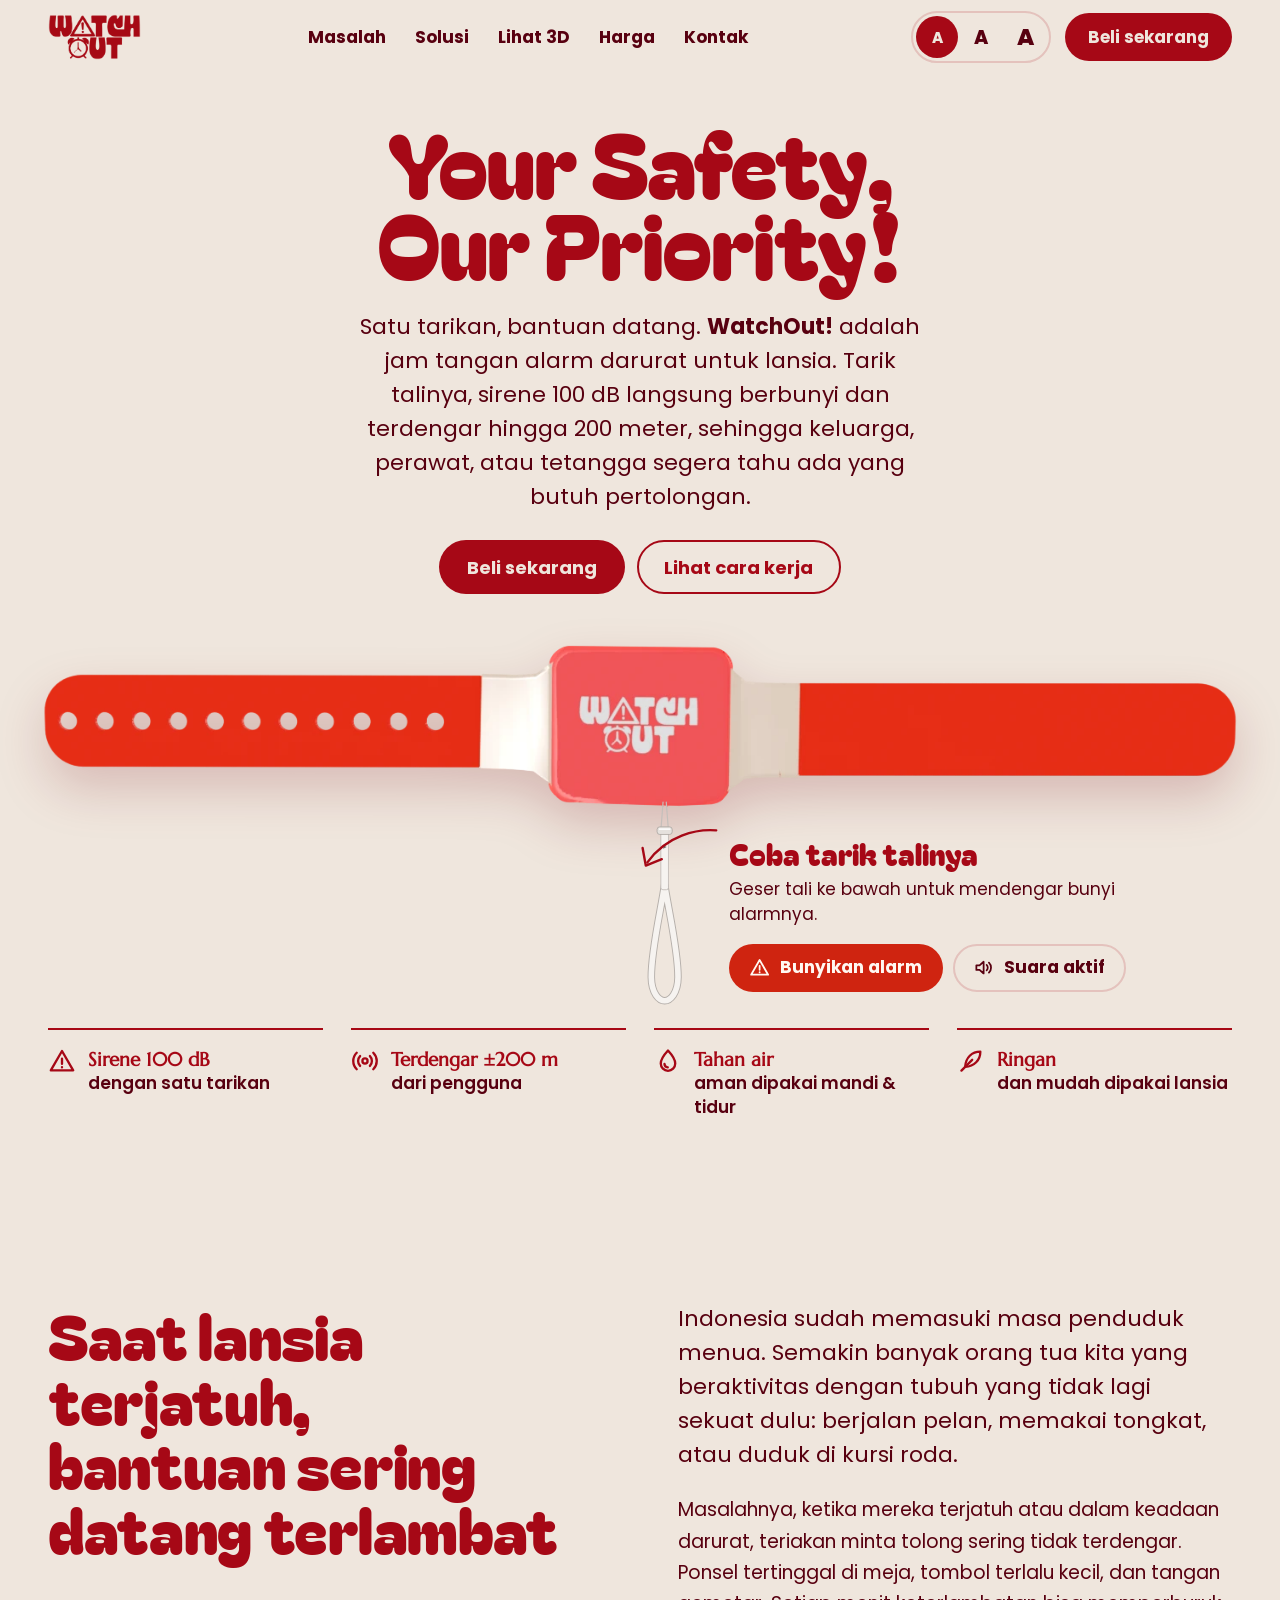
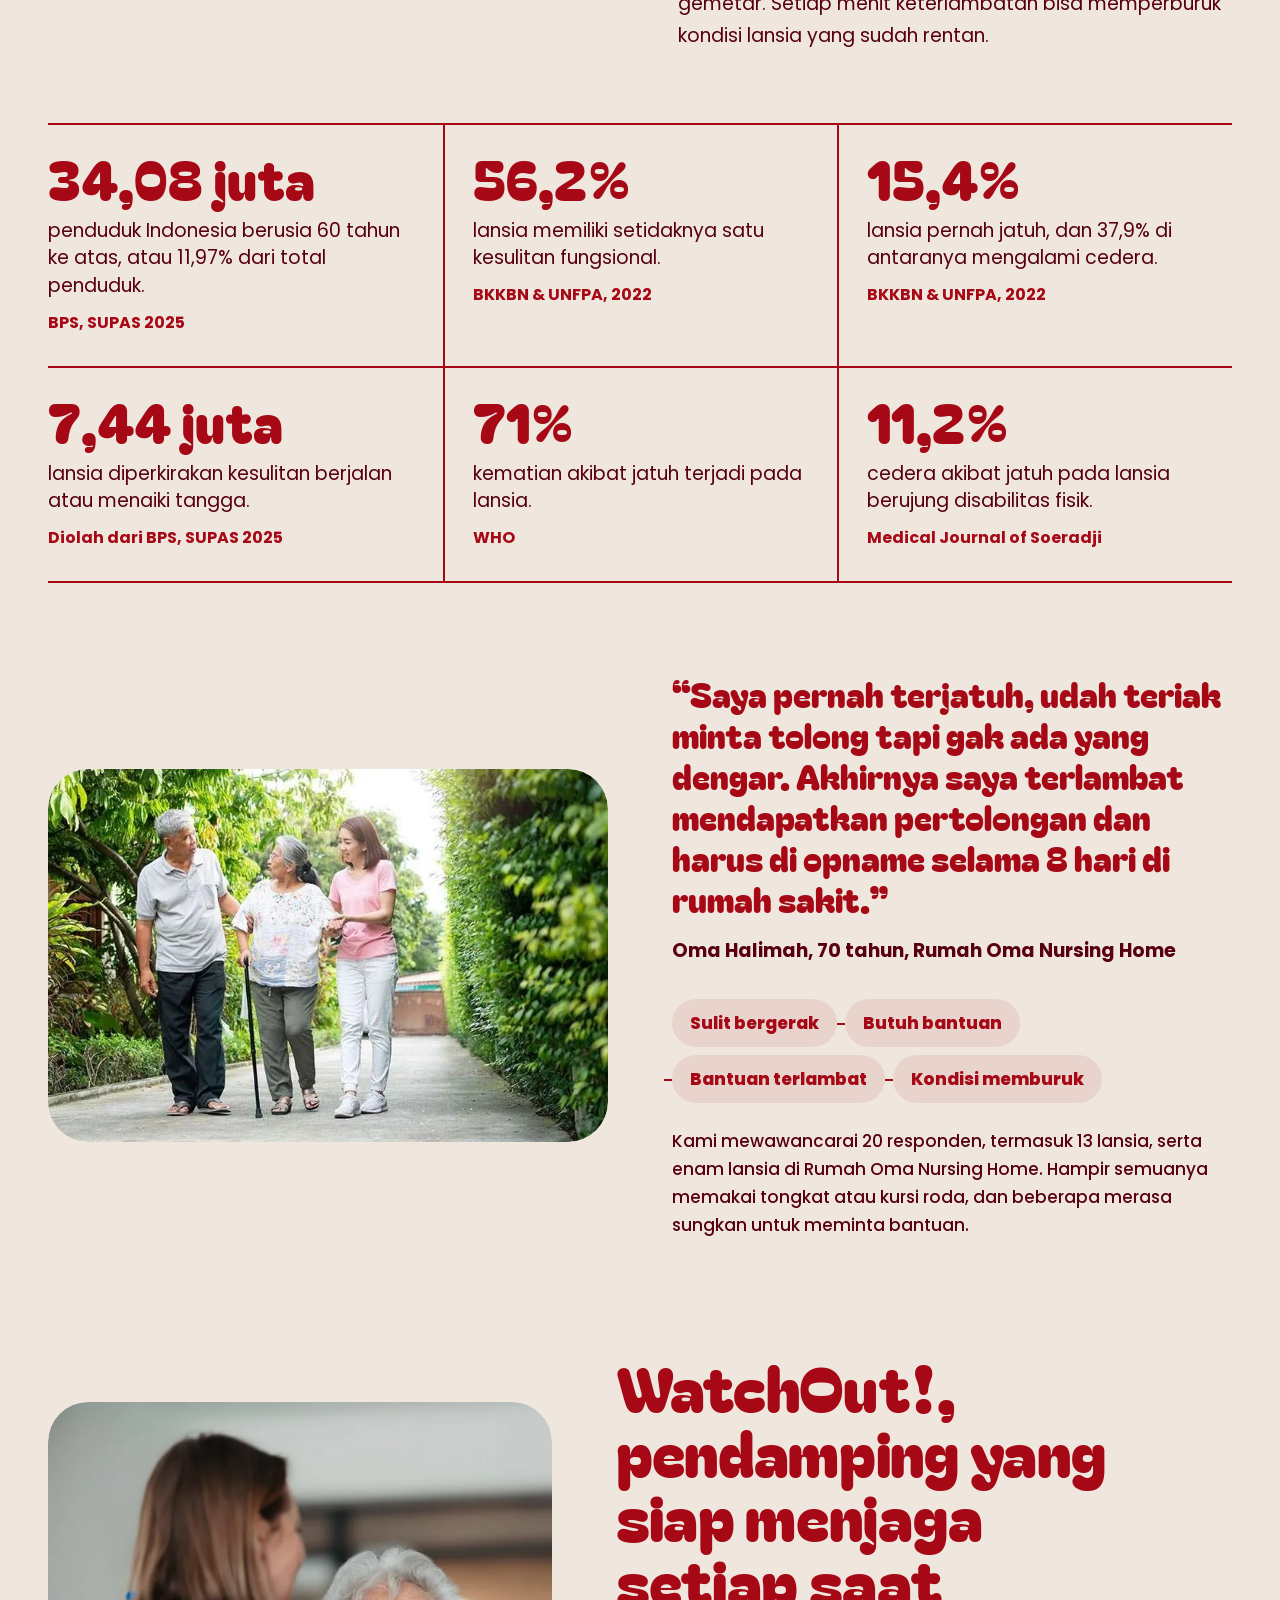
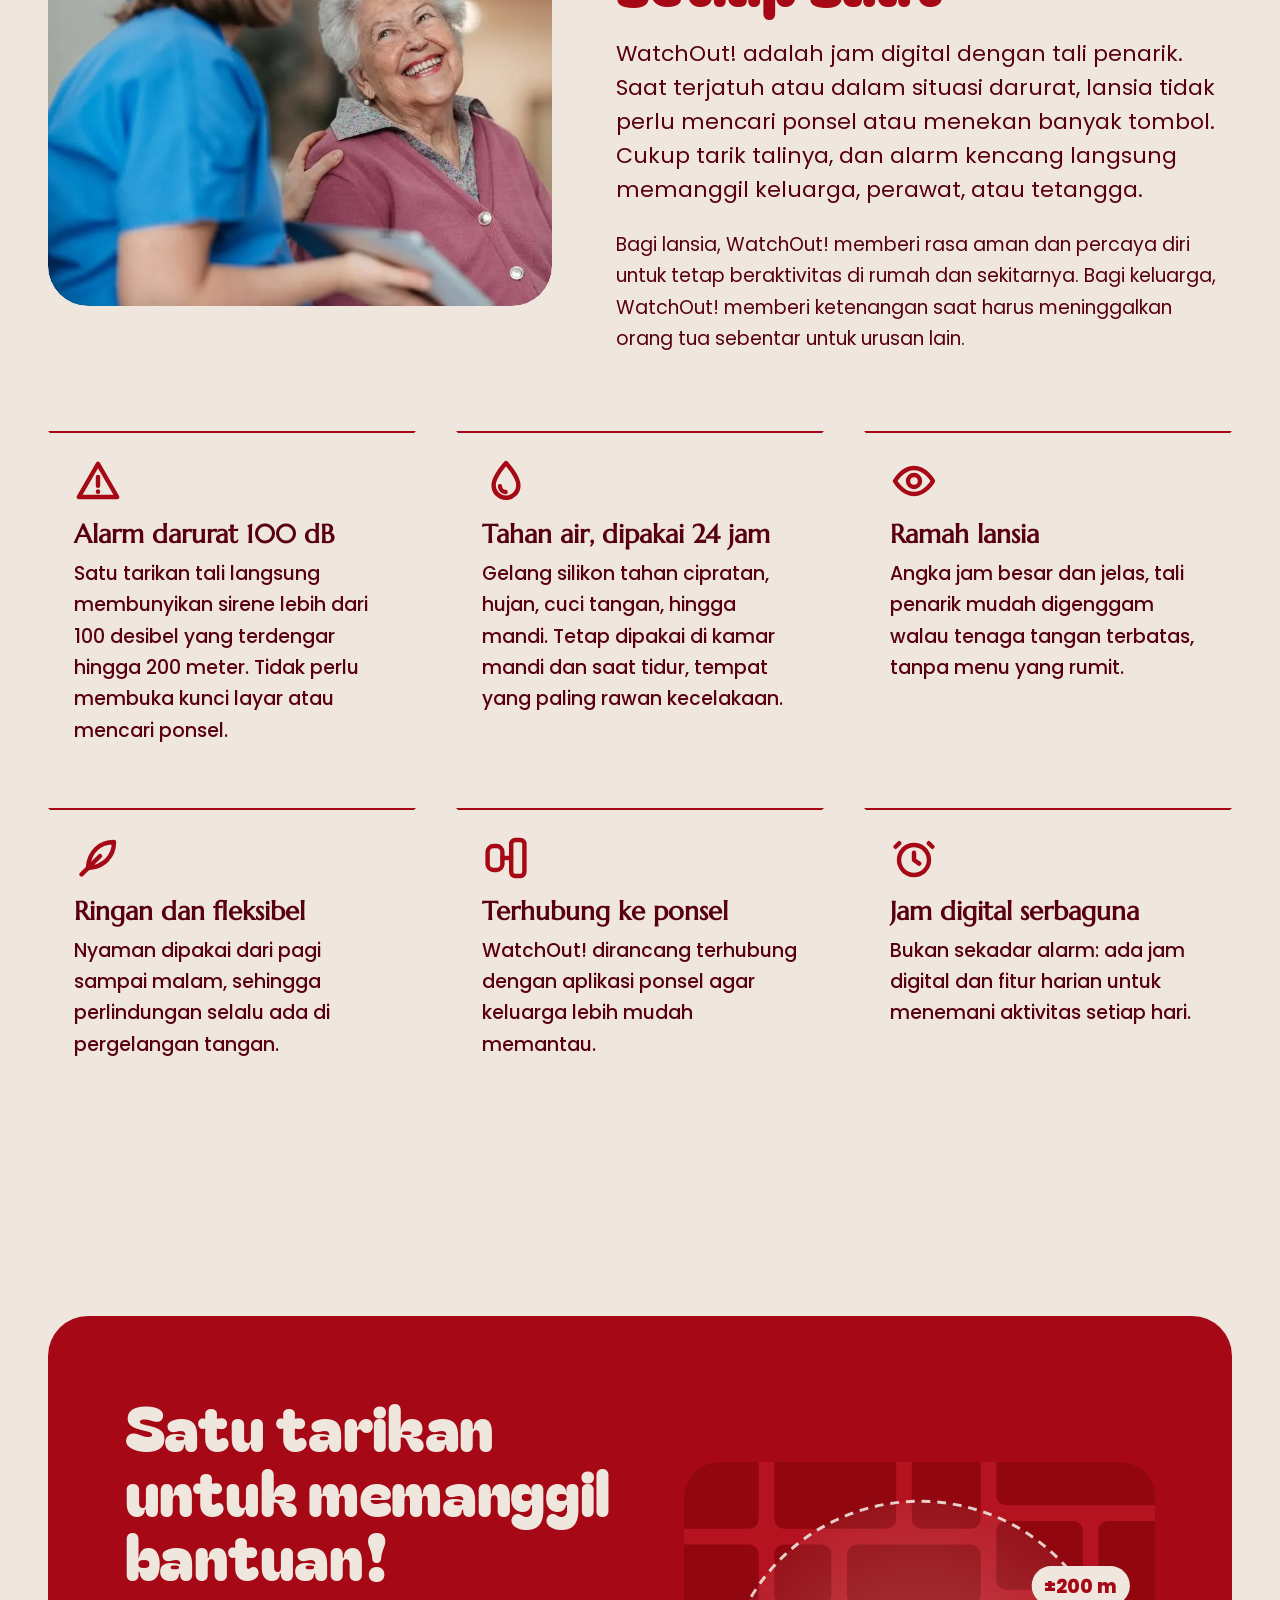
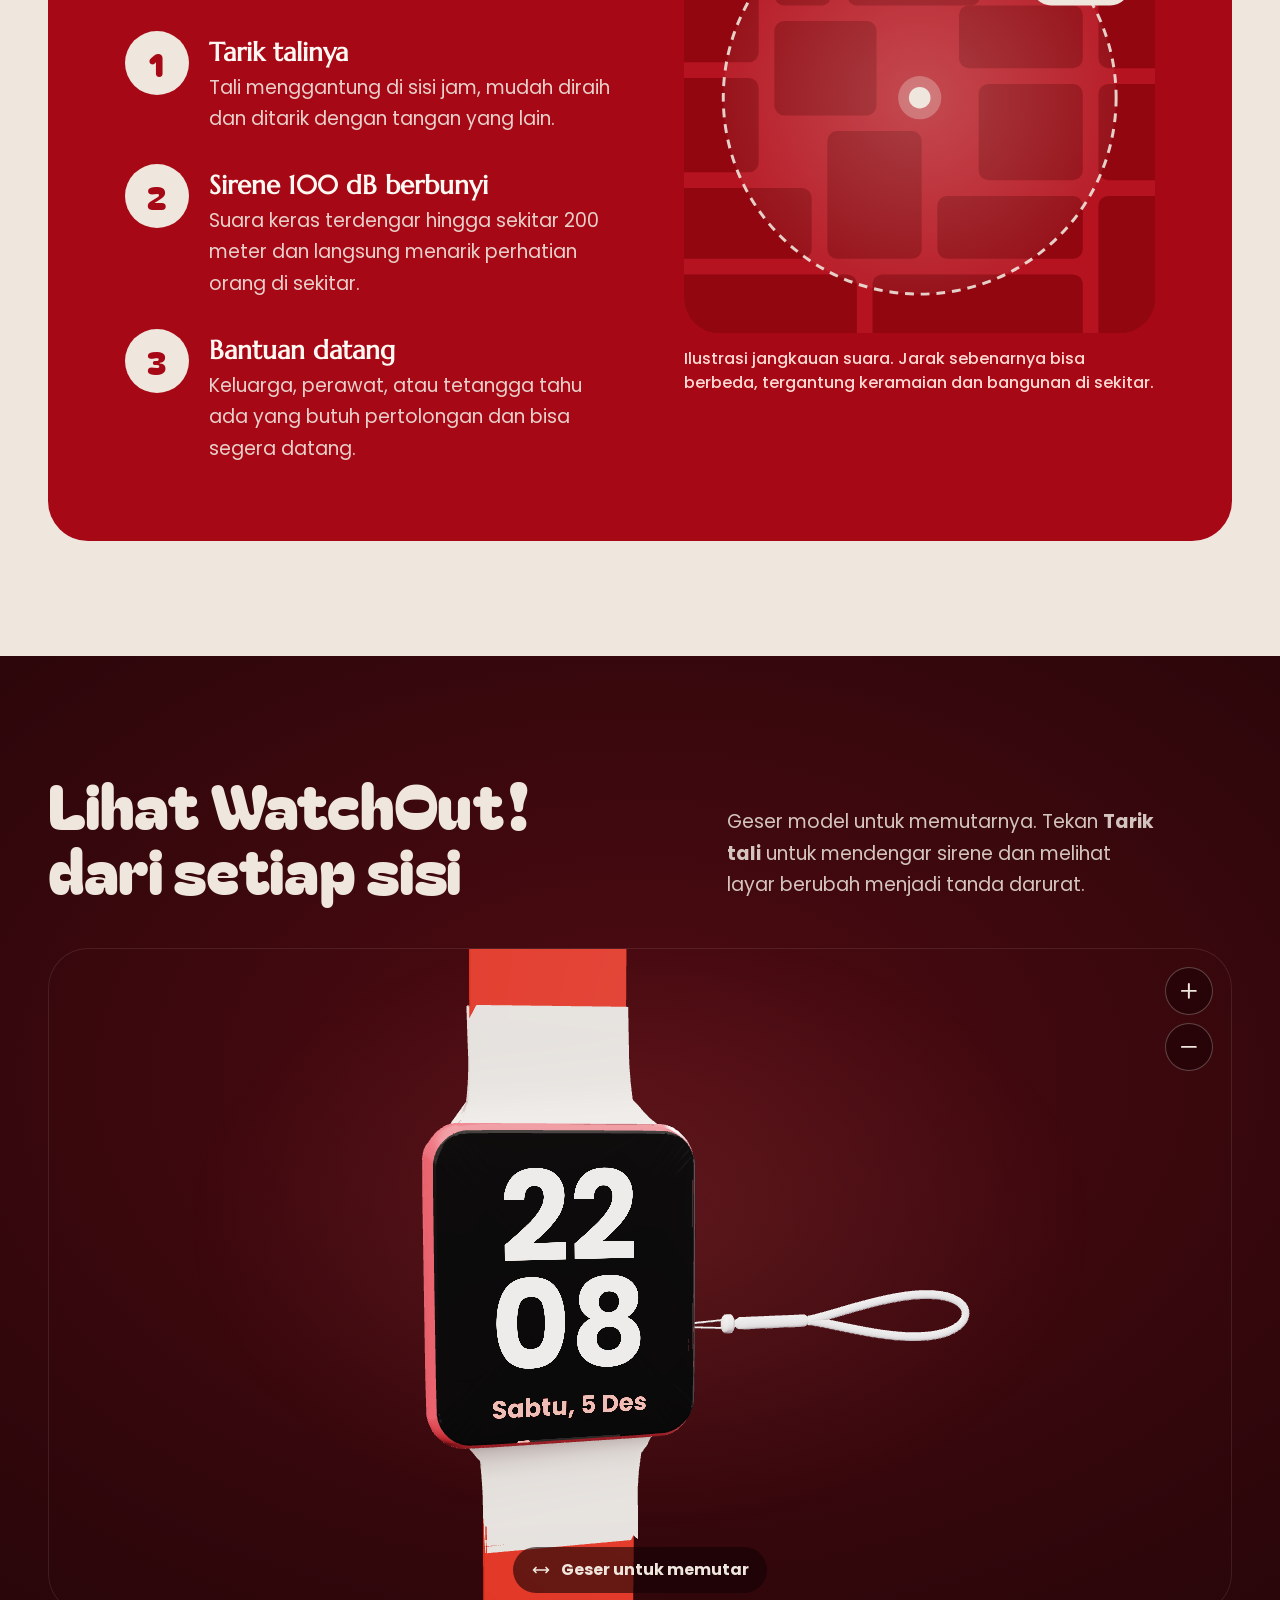
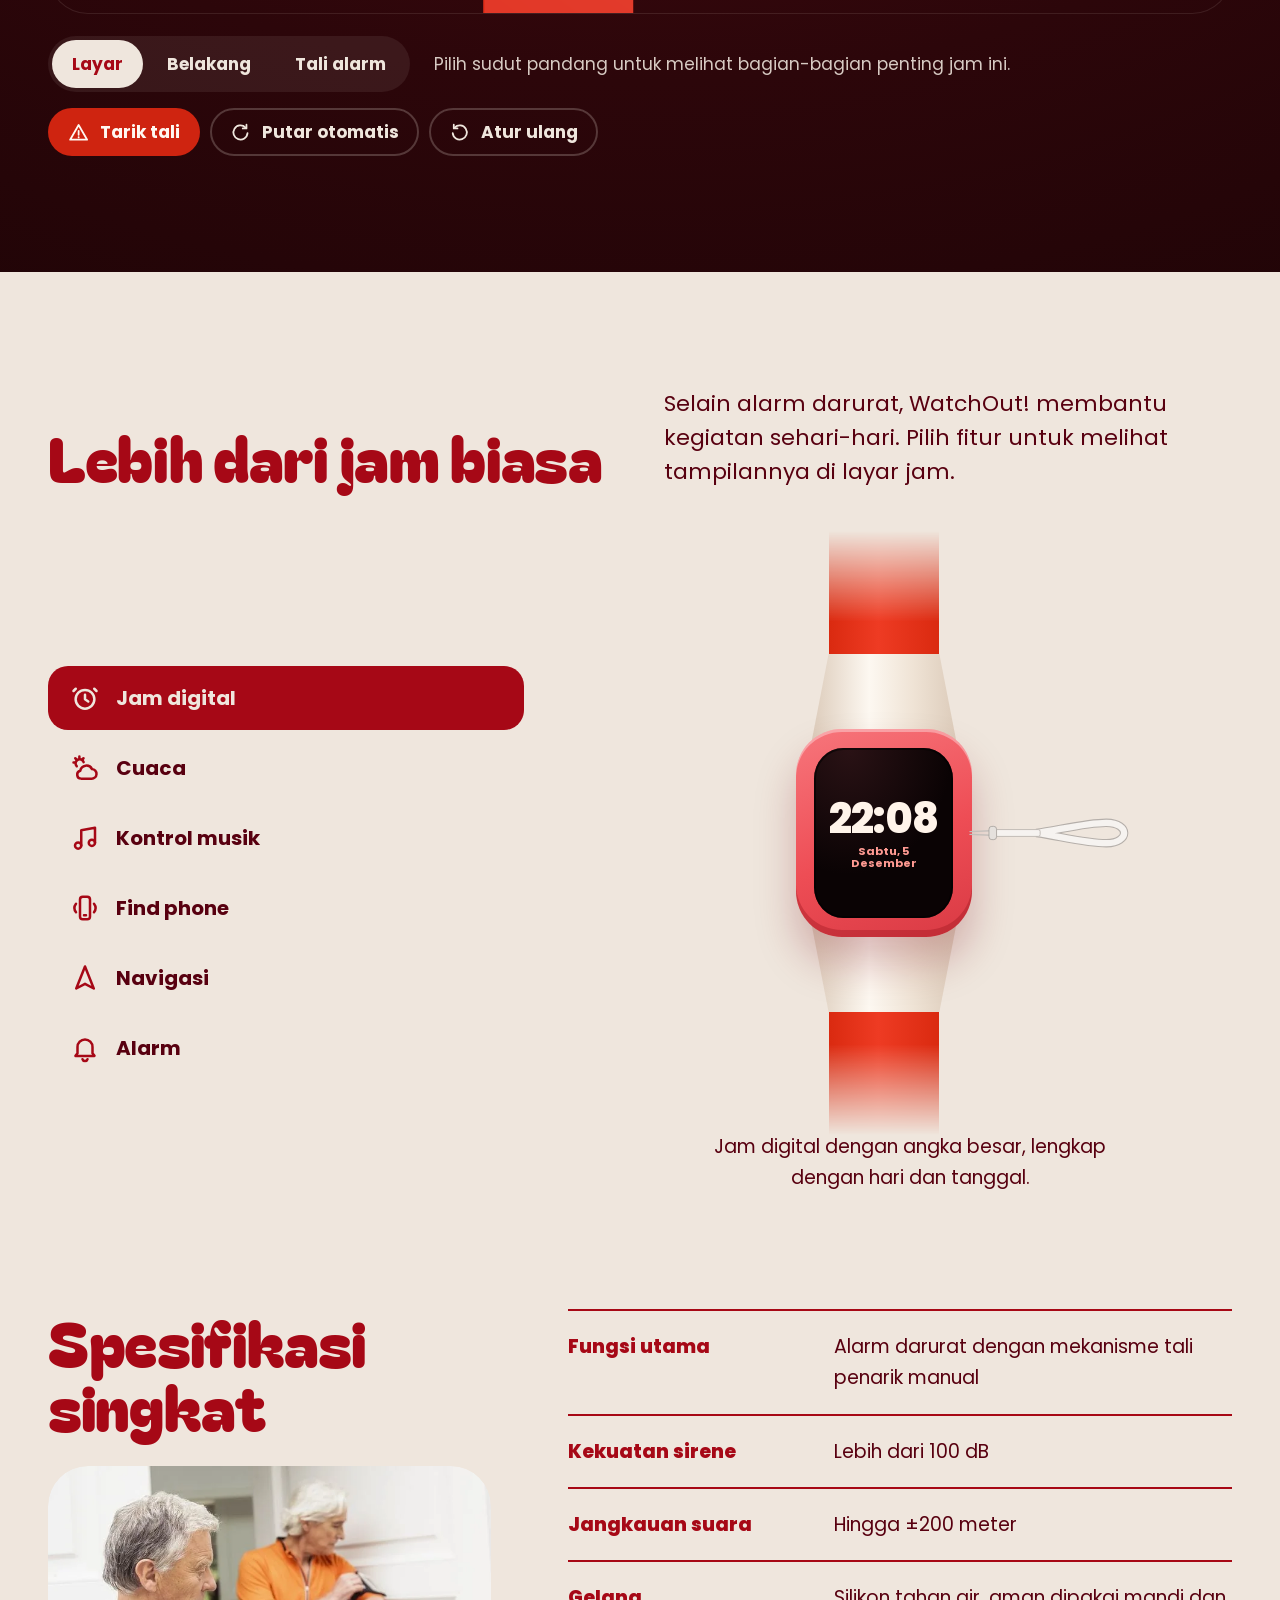
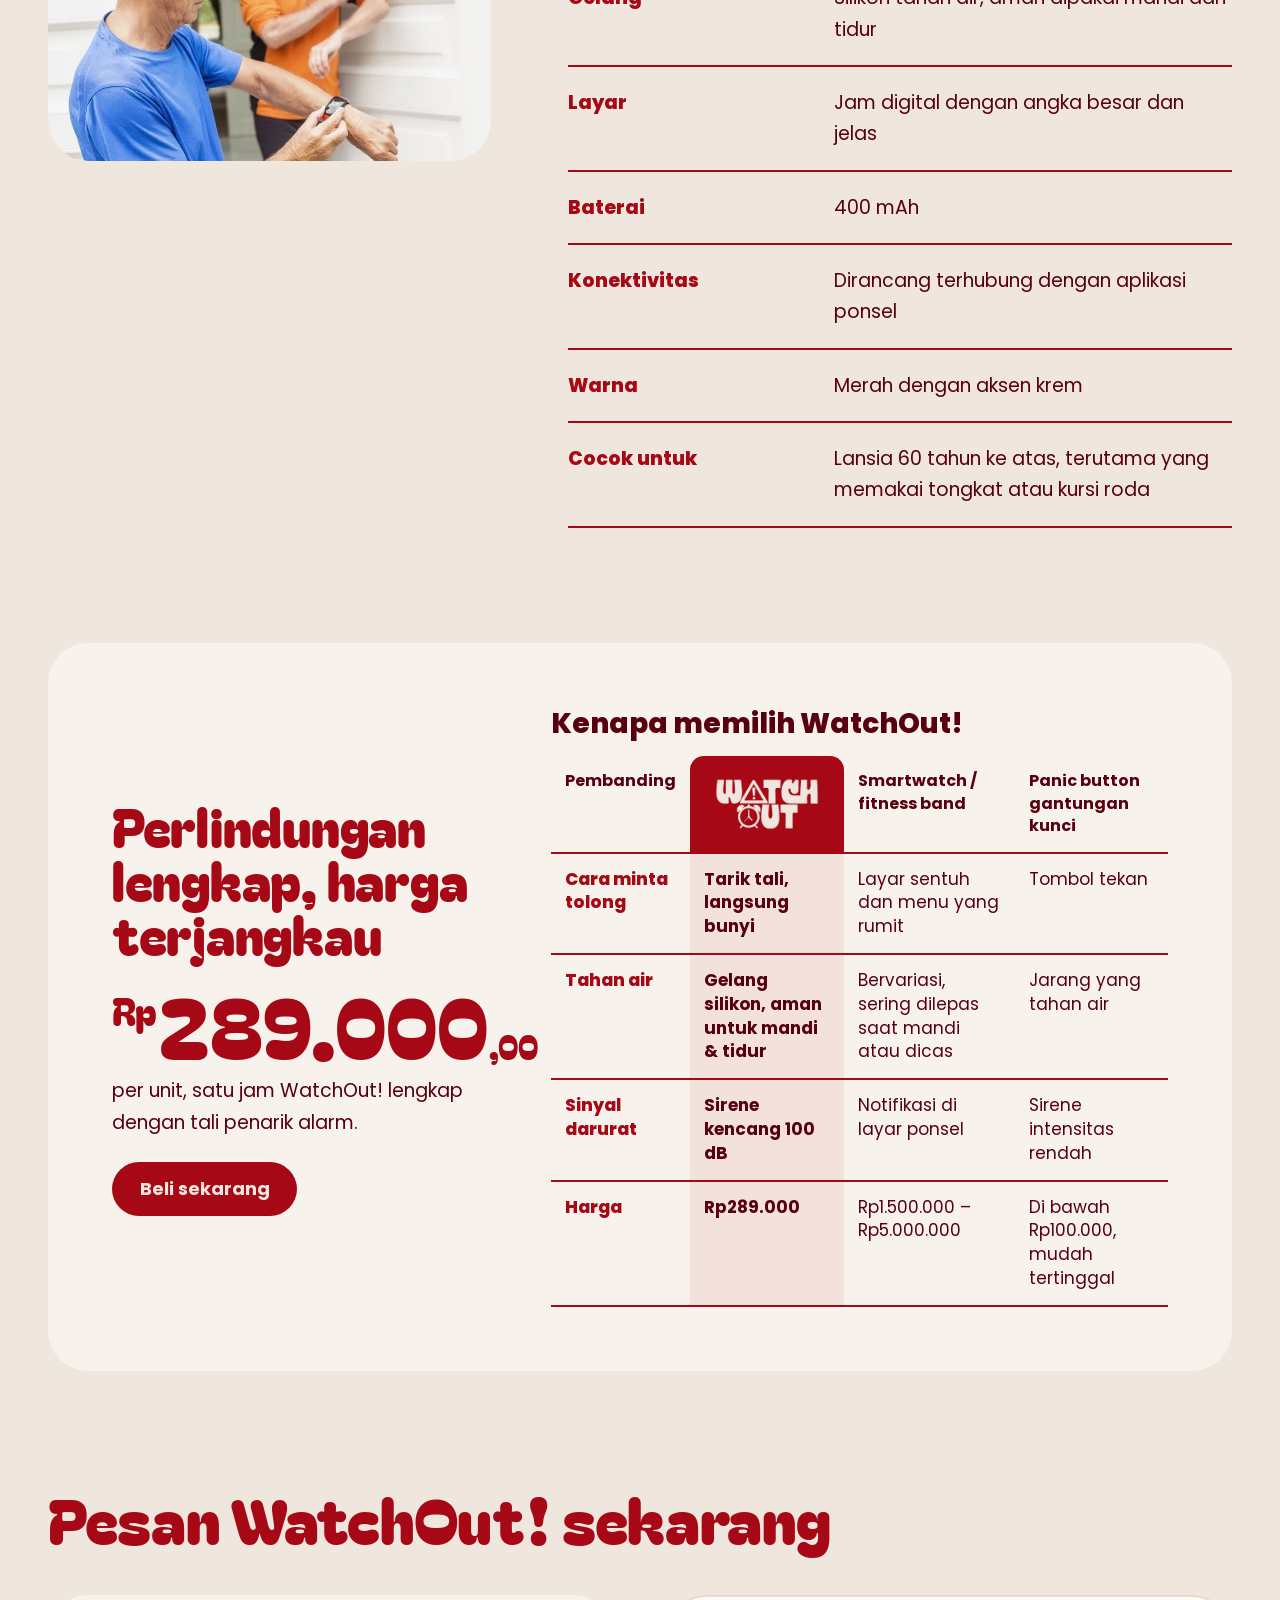
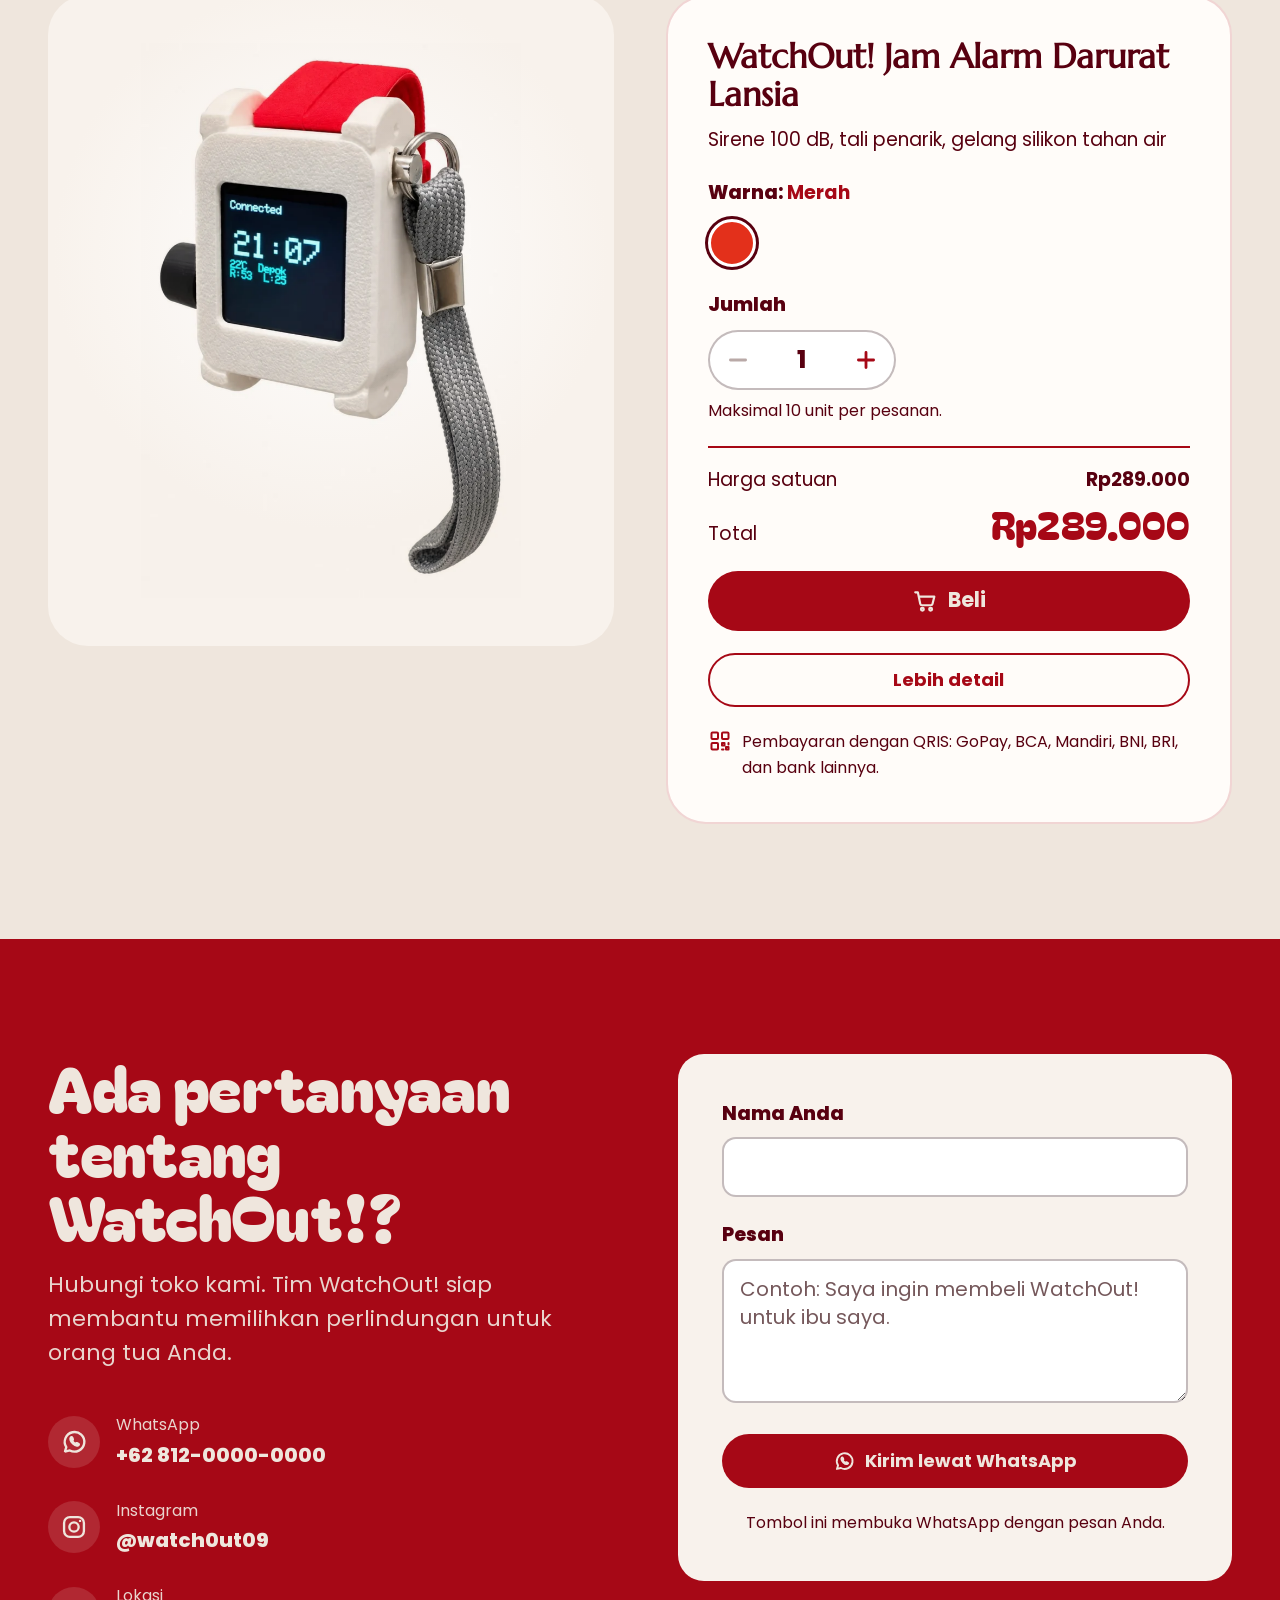
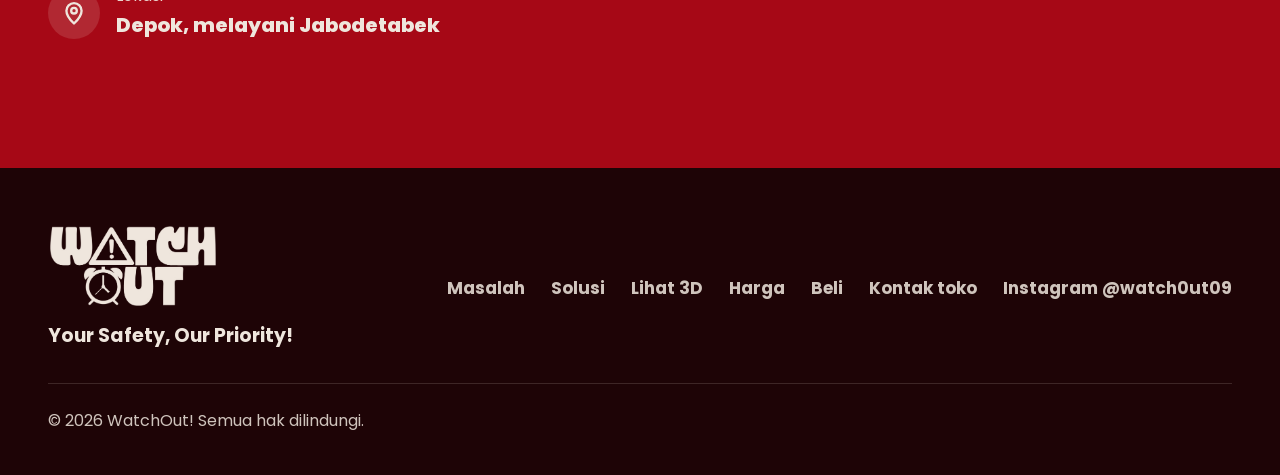
==== commit 08cd53b5: "Add files via upload" ====
--- a/index.html
+++ b/index.html
@@ -697,27 +697,13 @@
         <h2 class="display shop__title" id="shop-title">Pesan WatchOut! sekarang</h2>
         <div class="product">
           <div class="product__media">
-            <div class="product__pull" data-pullcord data-source="produk" data-axis="x" data-scale="0.8" data-view-w="720" data-free="45" data-max="130" data-trigger="75">
+            <div class="product__pull product__pull--photo">
               <picture>
                 <source srcset="assets/img/watchout-product.webp" type="image/webp">
-                <img src="assets/img/watchout-product.png" width="720" height="783" loading="lazy"
-                     alt="Jam WatchOut! warna merah berdiri tegak dengan tali jam melingkar, layar digital, dan tali penarik alarm di sisi kanan">
+                <img src="assets/img/watchout-product.jpg" width="700" height="1024" loading="lazy"
+                     alt="Foto jam WatchOut! dengan casing putih, layar digital menunjukkan pukul 21:07, gelang merah, dan tali penarik abu-abu di sisi kanan">
               </picture>
-              <svg class="product__cord" data-pullcord-svg viewBox="0 0 720 783" aria-hidden="true" focusable="false">
-                <!-- Tali digambar tegak lalu diputar ke kanan. Titik kaitan di layar: 376, 437 -->
-                <g transform="translate(376 437) scale(0.8) rotate(-90) translate(-391 -322)">
-                  <path class="cord__thread cord__thread--thick" data-cord-thread data-tpl="M389 322 L388 {y} M392 322 L393 {y}" data-base-y="347" d="M389 322 L388 347 M392 322 L393 347"/>
-                  <g data-cord-lower>
-                    <path class="cord__loop-edge cord__loop-edge--big" d="M391 428C388 452 369.5 490 370 520c.4 24 12 35 21 35s20.6-11 21-35C412.5 490 394 452 391 428Z"/>
-                    <path class="cord__loop cord__loop--big" d="M391 428C388 452 369.5 490 370 520c.4 24 12 35 21 35s20.6-11 21-35C412.5 490 394 452 391 428Z"/>
-                    <rect class="cord__band" x="385.5" y="353" width="10" height="82" rx="3"/>
-                    <rect class="cord__cap" x="381" y="344" width="19" height="11" rx="4"/>
-                  </g>
-                </g>
-              </svg>
-              <button class="pull-handle pull-handle--product" type="button" data-pullcord-handle aria-label="Tarik tali alarm ke kanan (simulasi)"></button>
             </div>
-            <p class="product__try">Coba tarik talinya ke kanan untuk mendengar sirenenya.</p>
           </div>
           <form class="product__info" data-shop novalidate>
             <h3 class="product__name">WatchOut! Jam Alarm Darurat Lansia</h3>
--- a/css/style.css
+++ b/css/style.css
@@ -952,7 +952,7 @@
 .perk__icon { transition: transform .25s ease, color .25s ease; }
 .perk:hover .perk__icon { transform: scale(1.12); color: var(--crimson); }
 
-/* tali yang bisa ditarik (jam simulator & foto produk) */
+/* tali yang bisa ditarik (jam simulator) */
 .pull-handle {
   position: absolute; border: 0; padding: 0; background: transparent; border-radius: 30px;
   cursor: grab; touch-action: none; -webkit-tap-highlight-color: transparent;
@@ -965,12 +965,12 @@
 .product__pull { position: relative; width: min(100%, 520px); margin: 0 auto 40px; }
 .product__pull img { width: 100%; height: auto; }
 .product__cord { position: absolute; left: 0; top: 0; width: 100%; height: auto; overflow: visible; pointer-events: none; }
-.pull-handle--product { left: calc(382 / 720 * 100%); top: calc(437 / 783 * 100%); width: calc(195 / 720 * 100%); height: max(56px, calc(70 / 783 * 100%)); transform: translate(0, -50%); cursor: ew-resize; }
-[data-pullcord].is-dragging .pull-handle--product { cursor: ew-resize; }
+.product__pull--photo { width: min(100%, 380px); margin-bottom: 0; }
+/* latar putih foto dilebur ke warna kartu */
+.product__pull--photo img { mix-blend-mode: multiply; }
 .cord__thread--thick { stroke-width: 2.2; }
 .cord__loop-edge--big { stroke-width: 12; }
 .cord__loop--big { stroke-width: 9; }
-.product__try { margin: 14px 0 0; text-align: center; font-weight: 600; font-size: 1rem; color: var(--crimson); }
 .product__media { display: block; }
 
 /* logo di tabel perbandingan */
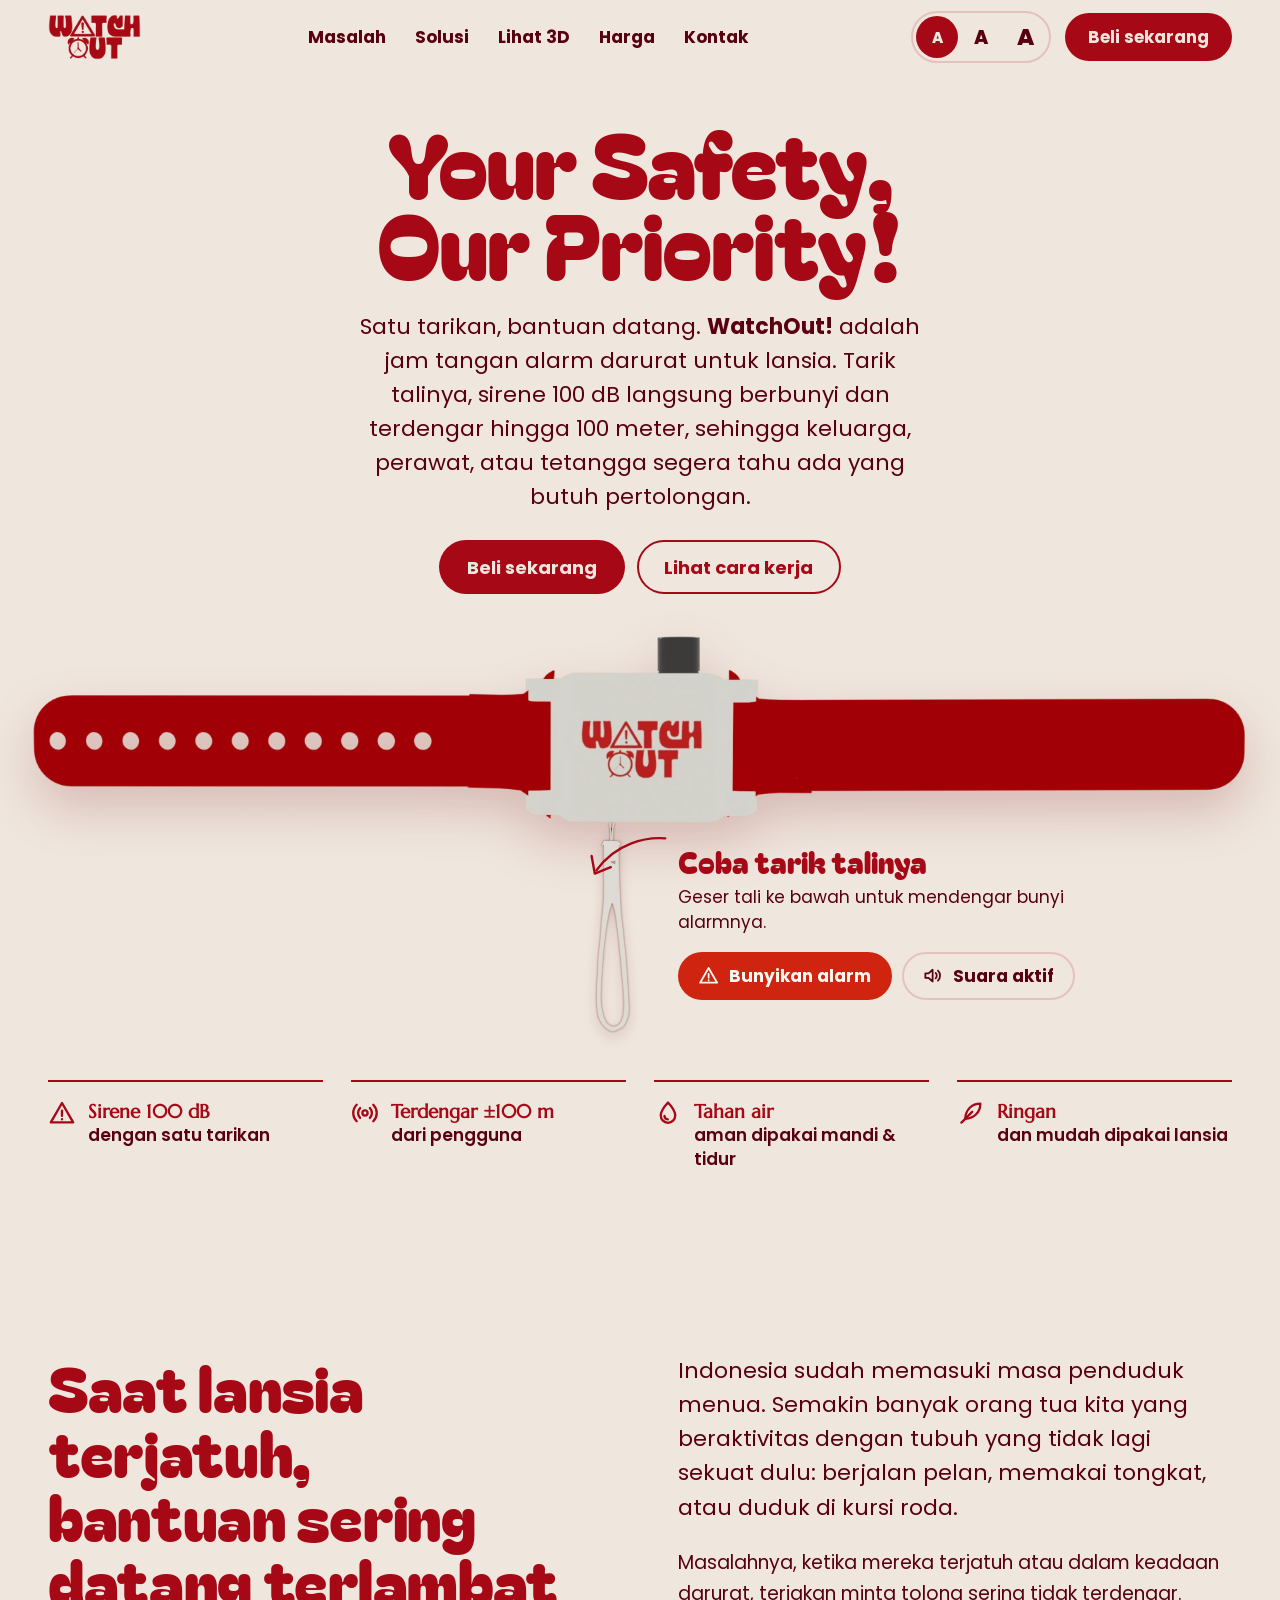
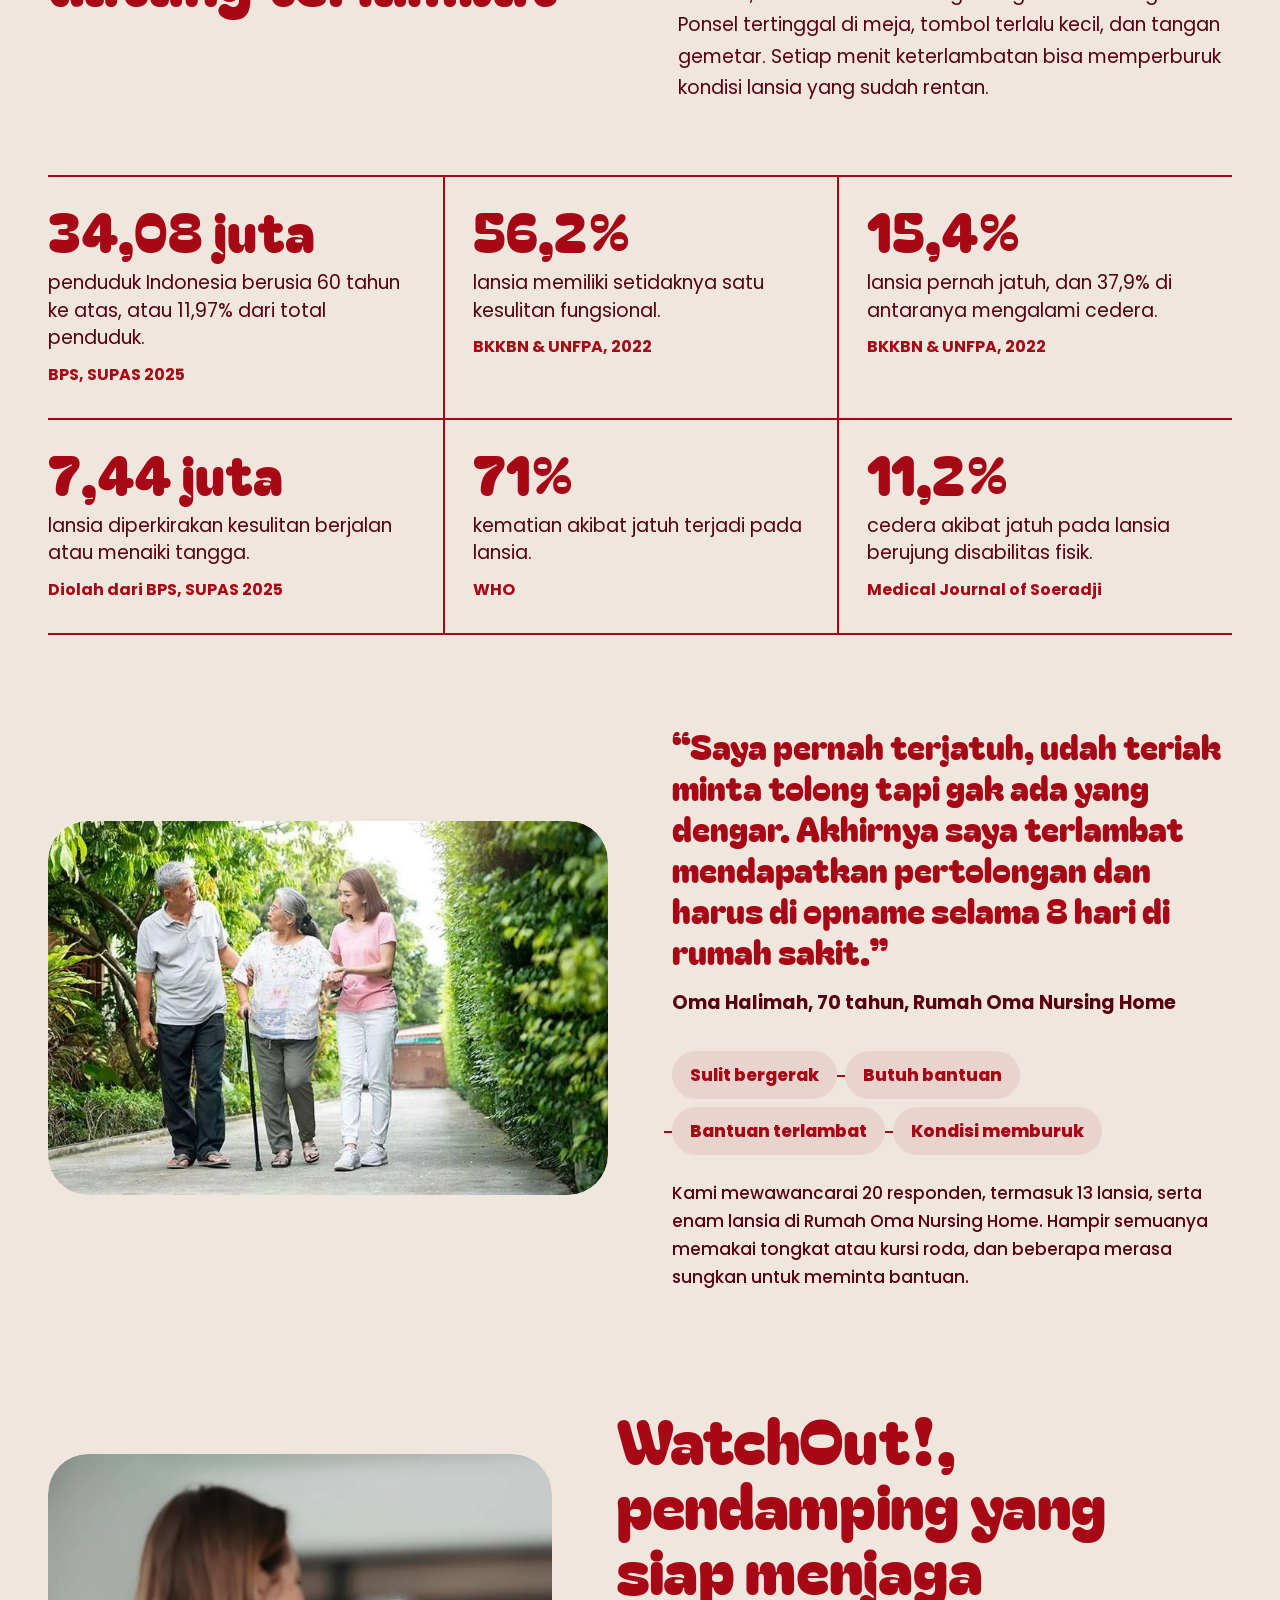
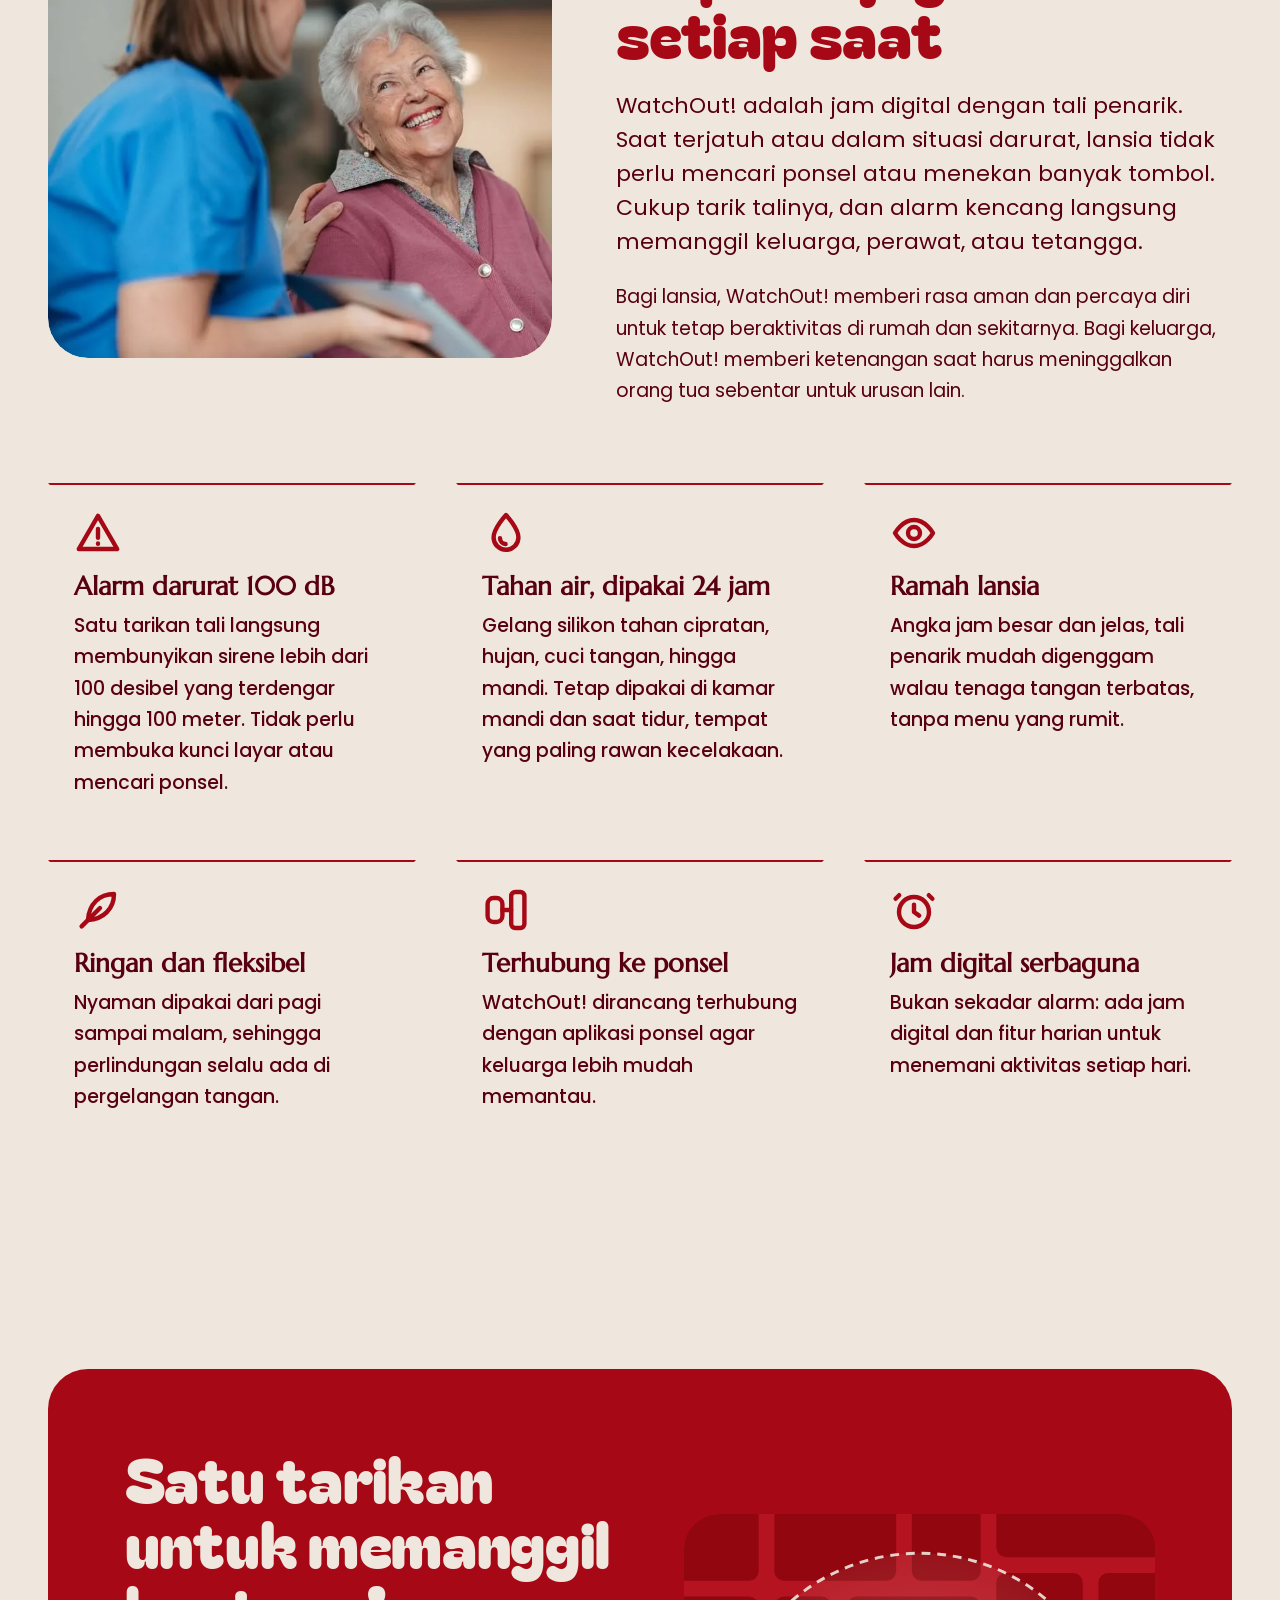
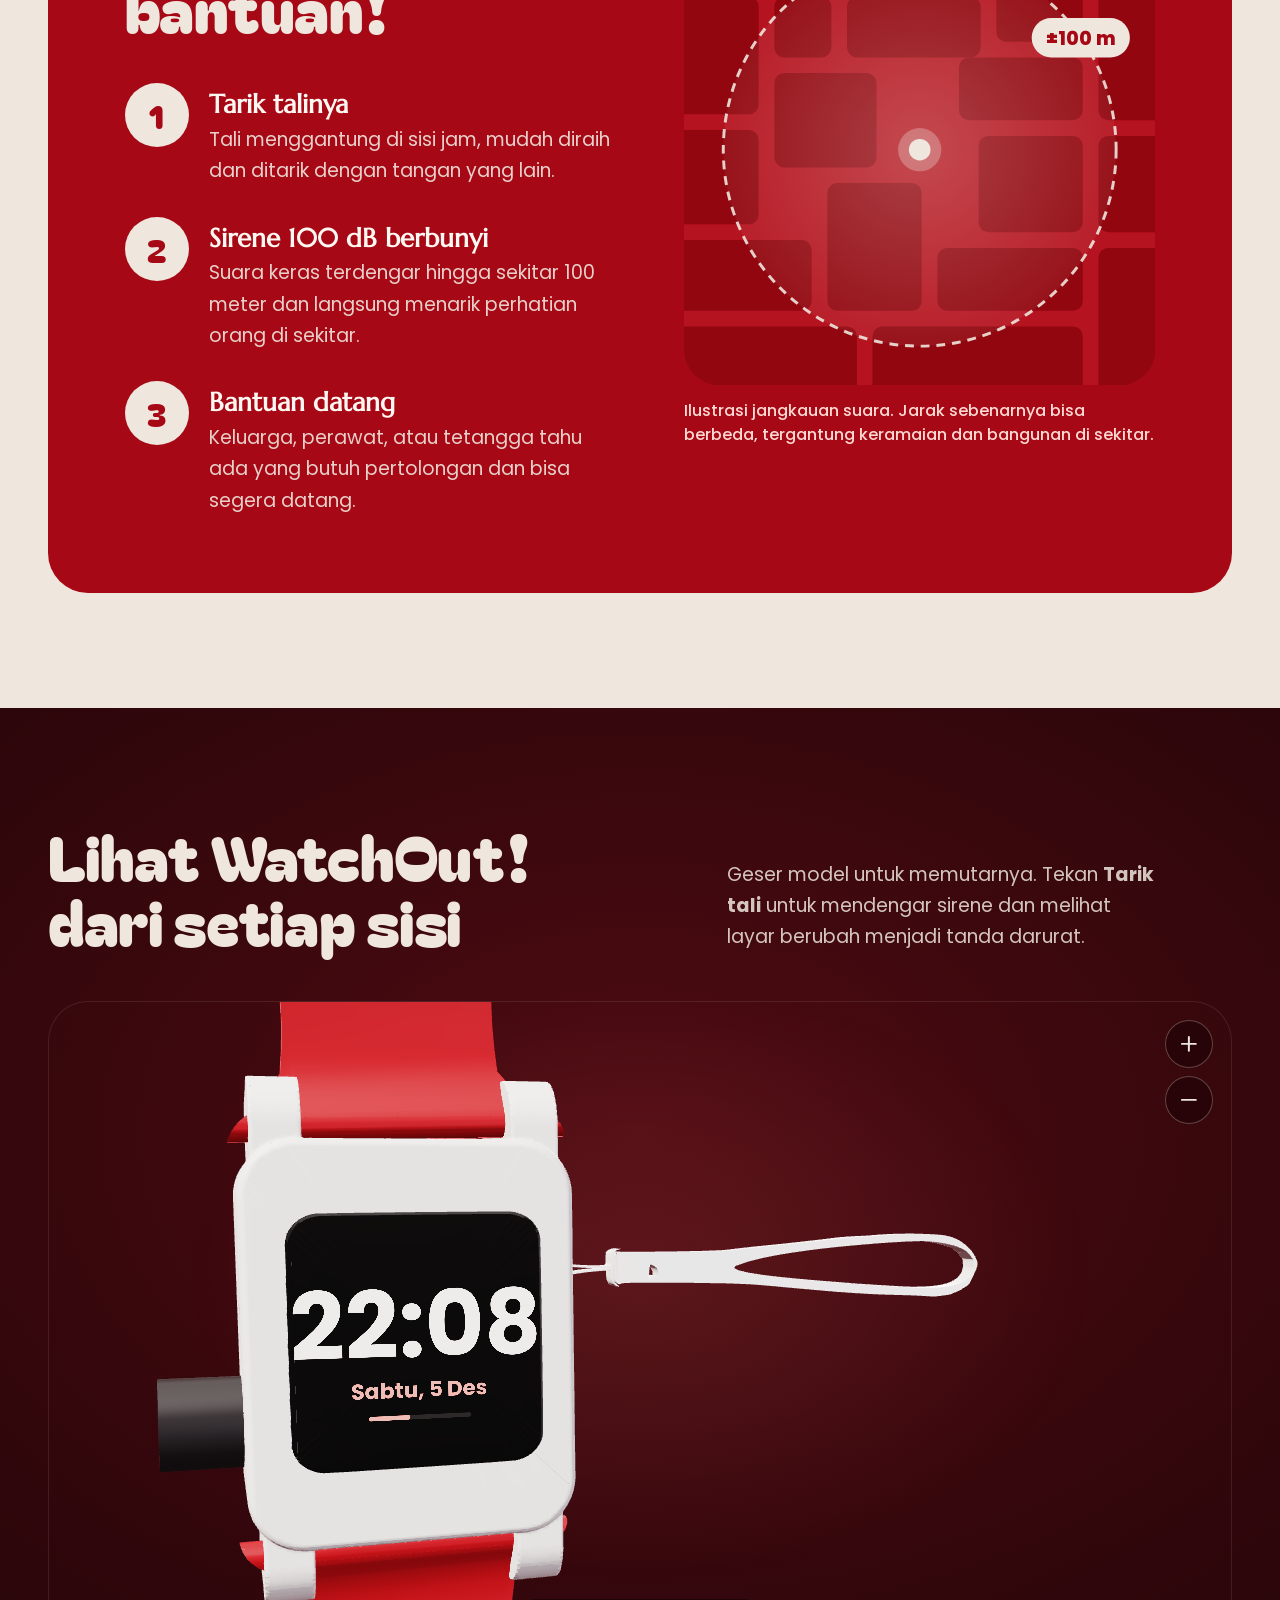
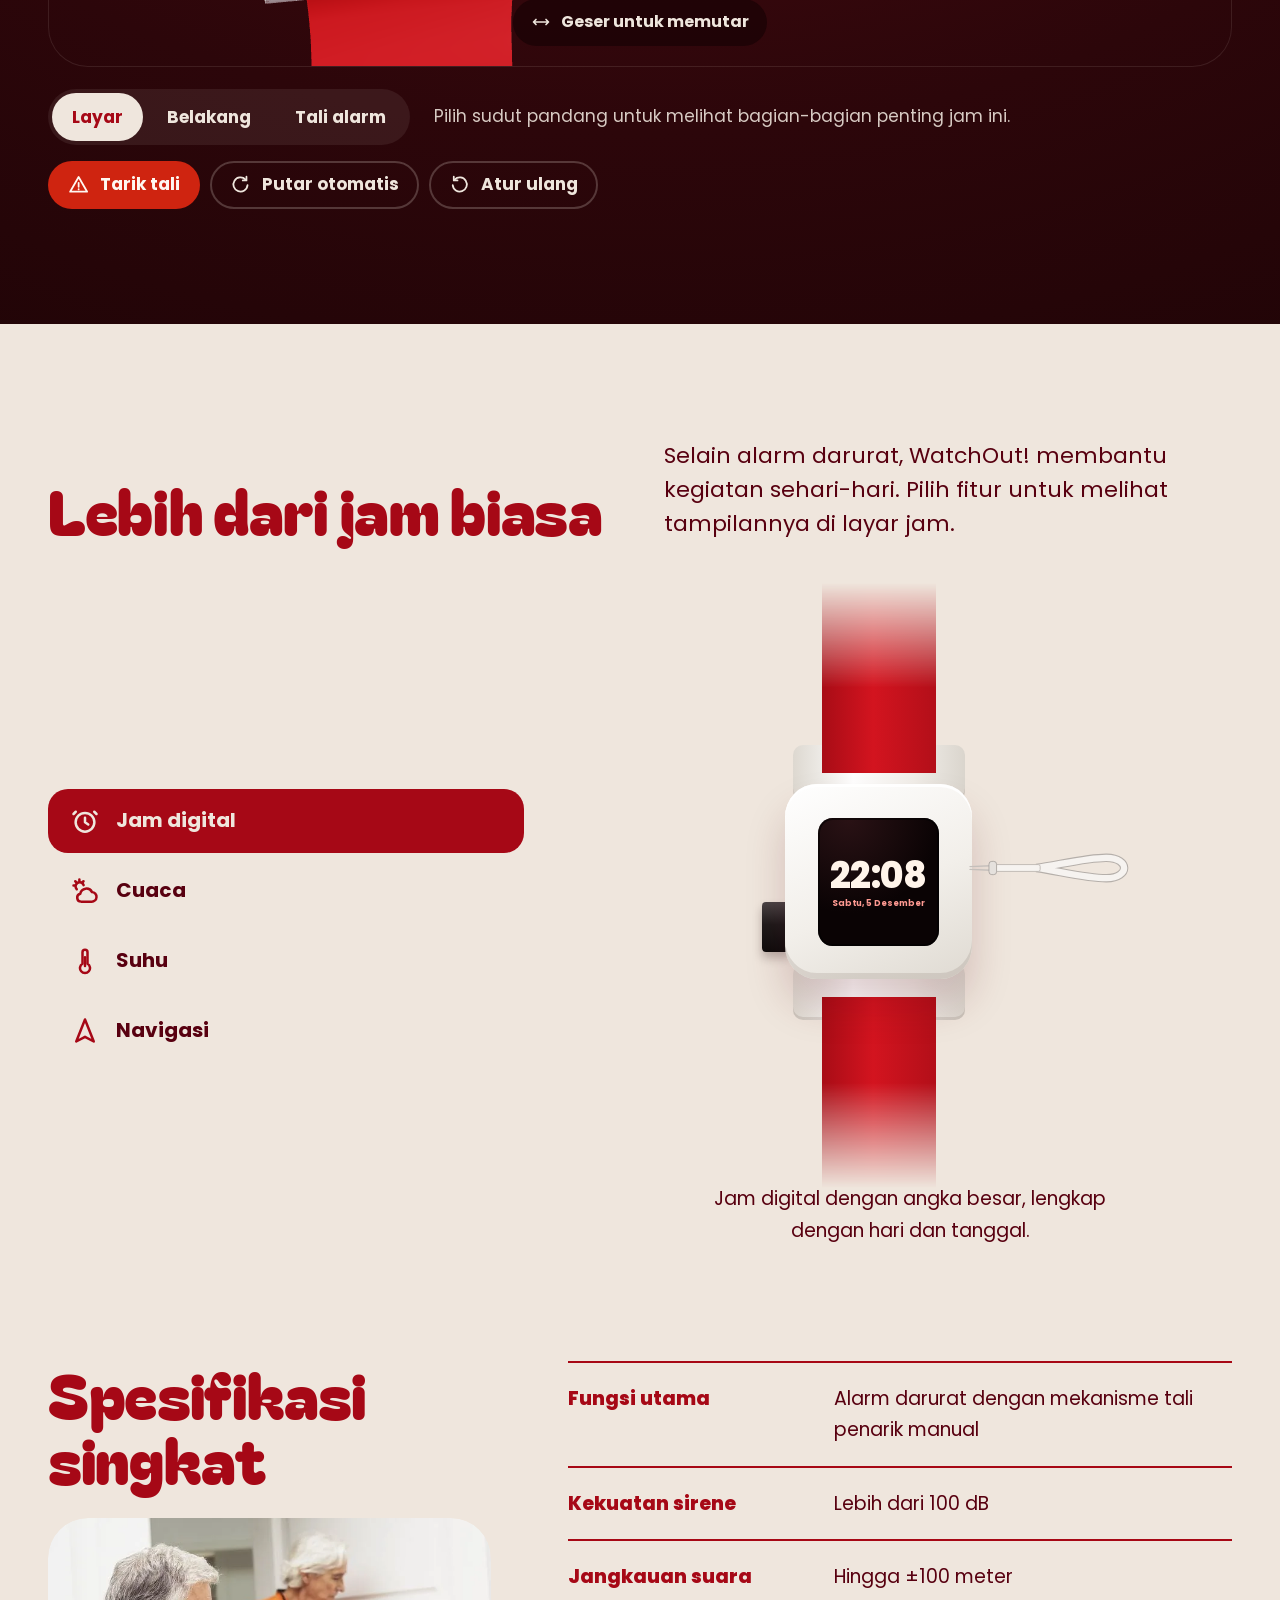
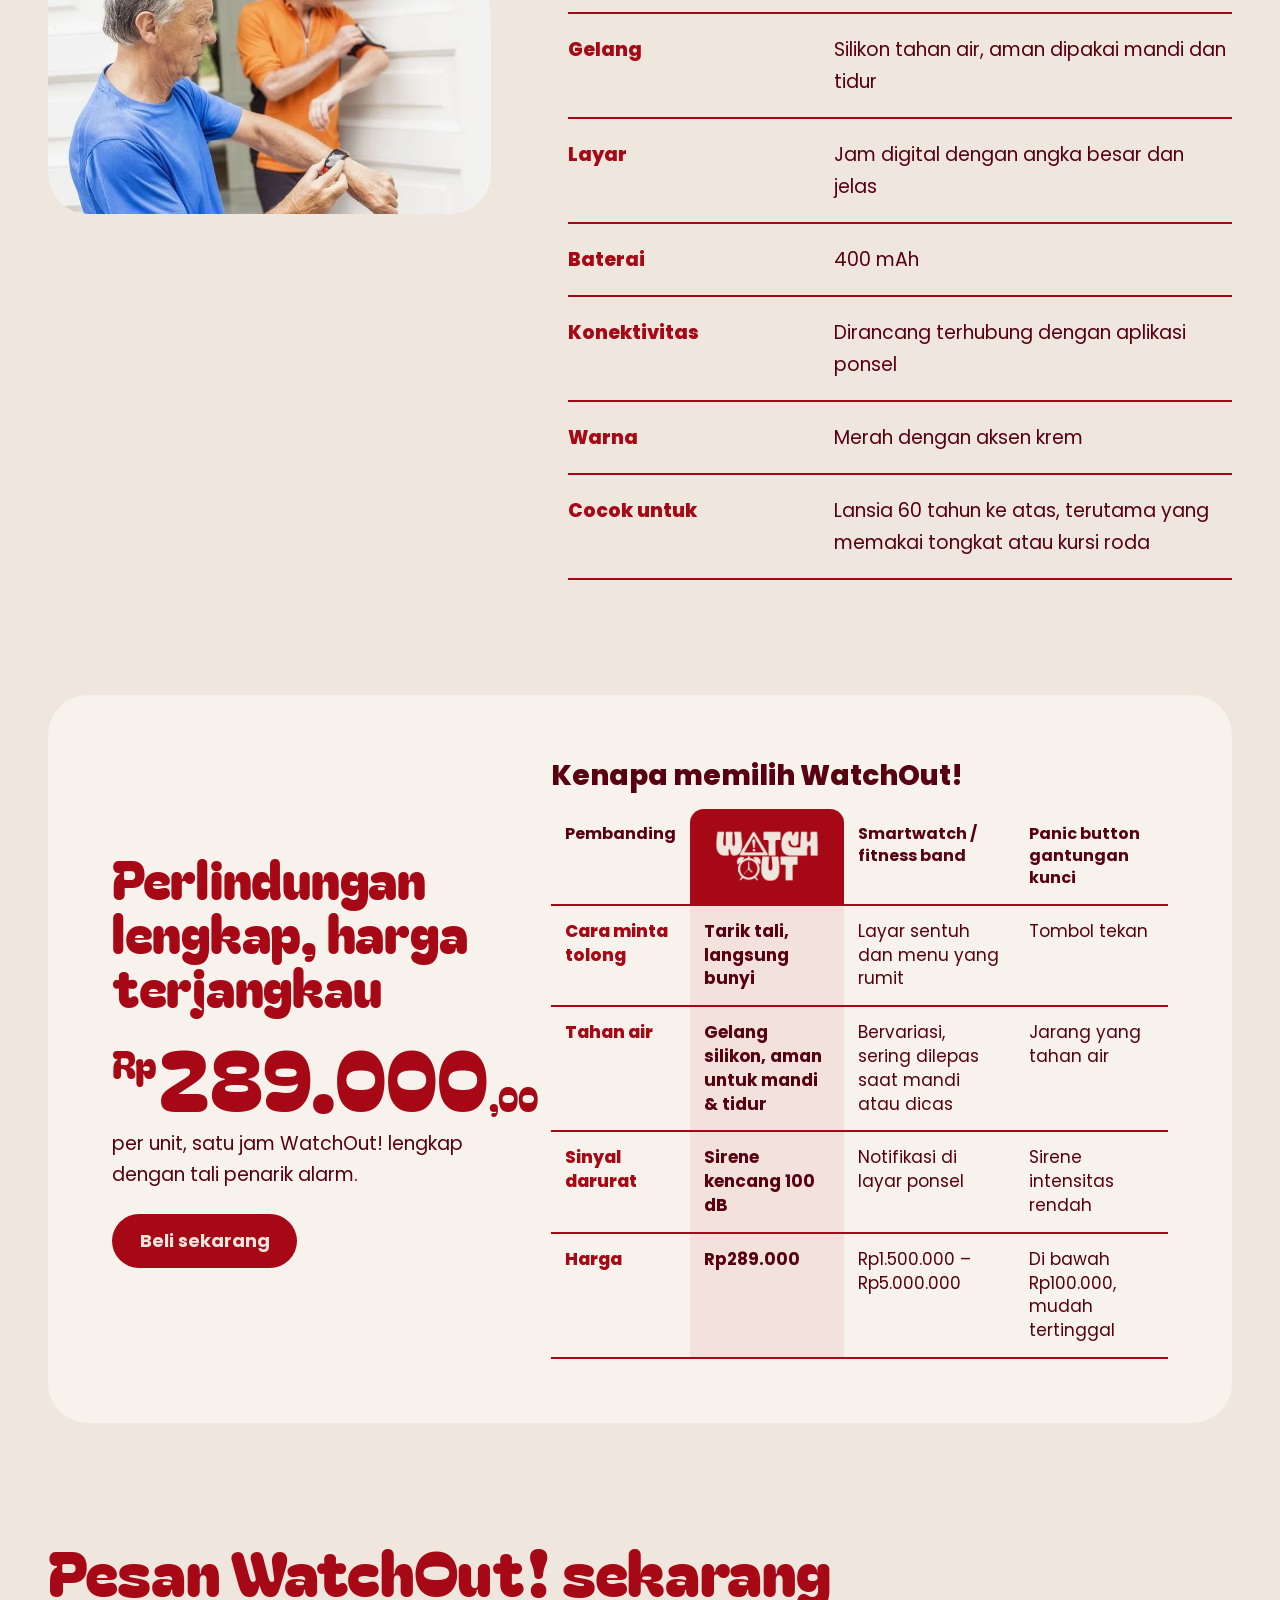
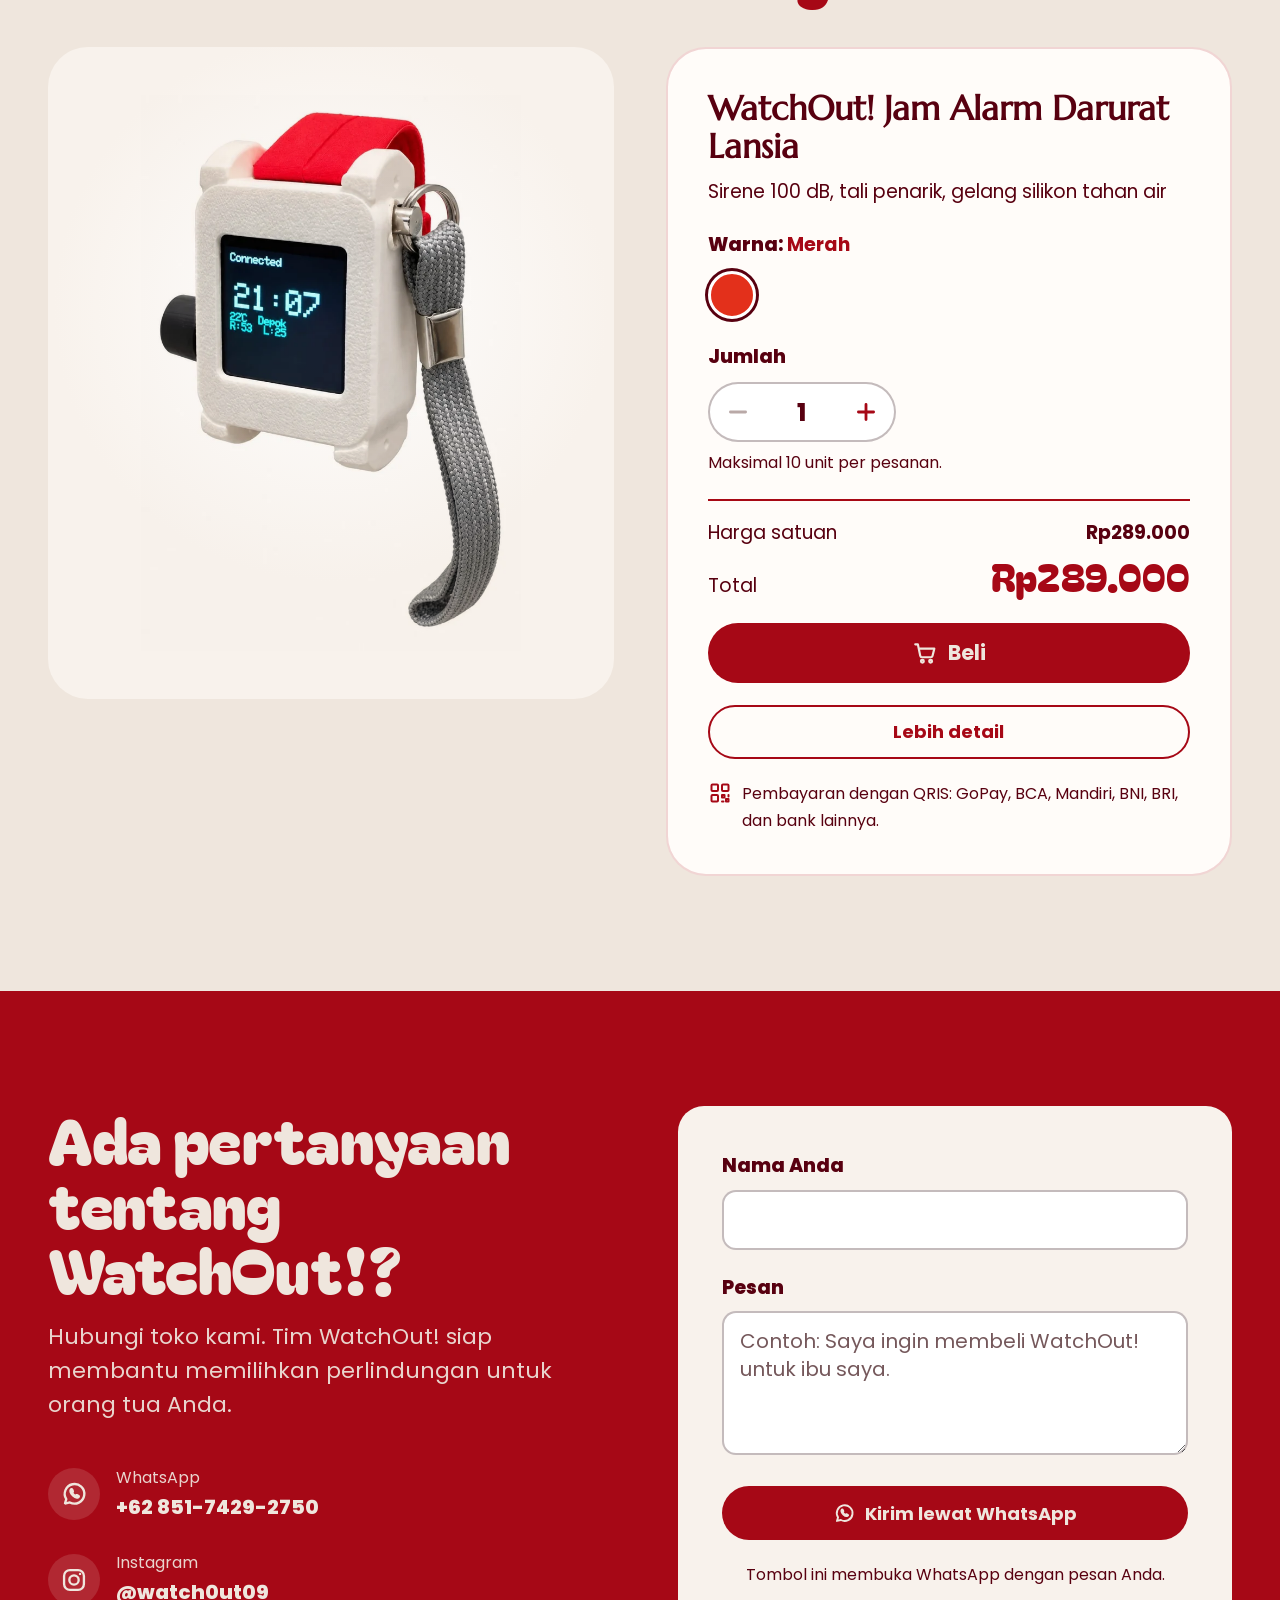
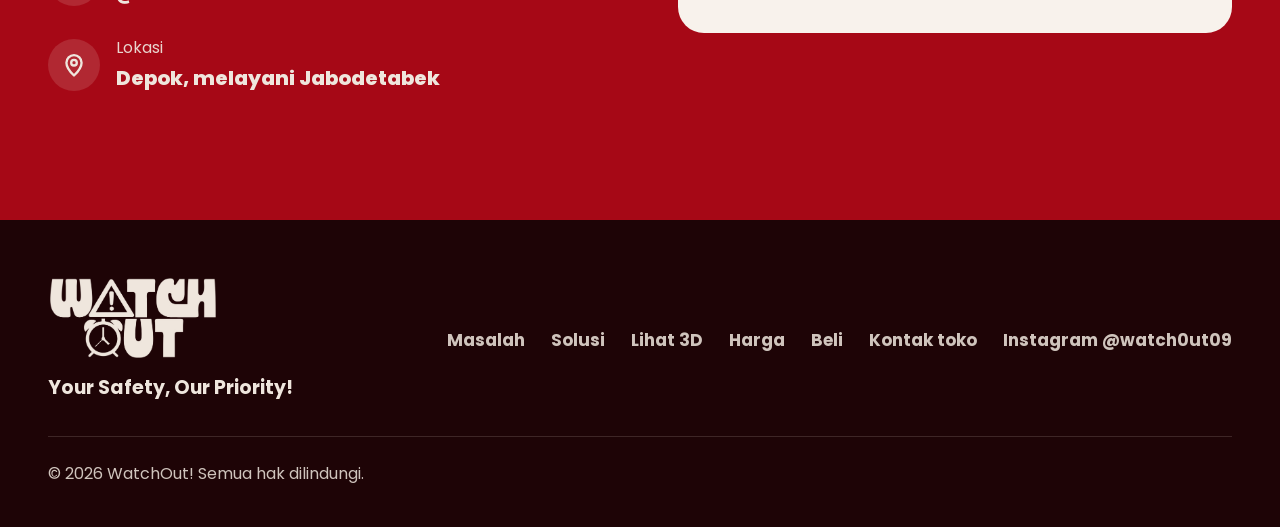
==== commit 1e93d27f: "Add files via upload" ====
--- a/index.html
+++ b/index.html
@@ -6,7 +6,7 @@
 
   <!-- ===================== JUDUL & DESKRIPSI (muncul di Google & tab browser) ===================== -->
   <title>WatchOut! | Jam Alarm Darurat untuk Lansia</title>
-  <meta name="description" content="WatchOut! jam tangan alarm darurat untuk lansia. Tarik talinya, sirene 100 dB terdengar hingga 200 meter. Tahan air, ramah lansia, hanya Rp289.000.">
+  <meta name="description" content="WatchOut! jam tangan alarm darurat untuk lansia. Tarik talinya, sirene 100 dB terdengar hingga 100 meter. Tahan air, ramah lansia, hanya Rp289.000.">
   <meta name="theme-color" content="#A60914">
 
   <!-- Tampilan saat link dibagikan di WhatsApp / media sosial.
@@ -14,7 +14,7 @@
        contoh: https://namadomainanda.com/assets/img/og-image.jpg -->
   <meta property="og:type" content="website">
   <meta property="og:title" content="WatchOut! | Your Safety, Our Priority!">
-  <meta property="og:description" content="Jam tangan alarm darurat untuk lansia. Satu tarikan, sirene 100 dB terdengar hingga 200 meter. Rp289.000.">
+  <meta property="og:description" content="Jam tangan alarm darurat untuk lansia. Satu tarikan, sirene 100 dB terdengar hingga 100 meter. Rp289.000.">
   <meta property="og:image" content="assets/img/og-image.jpg">
 
   <link rel="icon" type="image/png" sizes="32x32" href="assets/img/favicon-32.png">
@@ -48,10 +48,8 @@
     <defs>
       <symbol id="i-clock" viewBox="0 0 24 24"><circle cx="12" cy="13" r="7.5"/><path d="M12 9.3V13l2.6 1.8M4.6 4.6 2.8 6.4M19.4 4.6l1.8 1.8"/></symbol>
       <symbol id="i-weather" viewBox="0 0 24 24"><path d="M7.5 2.8v1.4M2.8 7.5h1.4M4.2 4.2l1 1M10.8 4.2l-1 1"/><path d="M5.4 10.6a3.3 3.3 0 1 1 5.5-3.3"/><path d="M8.8 20.5h8.4a3.8 3.8 0 0 0 .4-7.6 5 5 0 0 0-9.4 1.3 3.2 3.2 0 0 0 .6 6.3Z"/></symbol>
-      <symbol id="i-music" viewBox="0 0 24 24"><path d="M9 18V5.8l11-2v12"/><circle cx="6.5" cy="18" r="2.5"/><circle cx="17.5" cy="15.8" r="2.5"/></symbol>
-      <symbol id="i-phone" viewBox="0 0 24 24"><rect x="8" y="3" width="8" height="18" rx="2.2"/><path d="M11.2 17.8h1.6M4.8 8.6a5.6 5.6 0 0 0 0 6.8M19.2 8.6a5.6 5.6 0 0 1 0 6.8"/></symbol>
+      <symbol id="i-thermo" viewBox="0 0 24 24"><path d="M10 14.2V5a2 2 0 0 1 4 0v9.2a4 4 0 1 1-4 0Z"/><path d="M12 9v7"/></symbol>
       <symbol id="i-nav" viewBox="0 0 24 24"><path d="M12 2.8 19 20.4l-7-3.7-7 3.7Z"/></symbol>
-      <symbol id="i-bell" viewBox="0 0 24 24"><path d="M6 16.2v-5a6 6 0 0 1 12 0v5l1.6 2.1H4.4Z"/><path d="M10 21a2.1 2.1 0 0 0 4 0"/></symbol>
       <symbol id="i-alert" viewBox="0 0 24 24"><path d="M12 3.4 21.6 20H2.4Z"/><path d="M12 10v4.4M12 17.2v.2"/></symbol>
       <symbol id="i-drop" viewBox="0 0 24 24"><path d="M12 3s6.2 6.7 6.2 11.2a6.2 6.2 0 0 1-12.4 0C5.8 9.7 12 3 12 3Z"/><path d="M9 14.6a3 3 0 0 0 2.8 2.9"/></symbol>
       <symbol id="i-feather" viewBox="0 0 24 24"><path d="M20 4c-7.2 0-12.6 5-13 13 7.8-.4 13-5.8 13-13Z"/><path d="M3.8 20.2 13 11"/></symbol>
@@ -119,7 +117,7 @@
 
     <!-- ============================================================
          A. HOOK: judul utama, slogan, penjelasan singkat
-         Gambar jam (mockup): assets/img/watchout-band.webp (+ .png), tali digambar dengan SVG agar bisa ditarik
+         Gambar jam: assets/img/watchout-band.webp (+ .png); tali penarik: watchout-band-tali*.png (dipotong dari gambar yang sama)
          ============================================================ -->
     <section class="hero" id="beranda" aria-labelledby="hero-title">
       <div class="container hero__top">
@@ -131,7 +129,7 @@
           <p class="hero__lead">
             Satu tarikan, bantuan datang. <strong>WatchOut!</strong> adalah jam tangan alarm darurat
             untuk lansia. Tarik talinya, sirene 100 dB langsung berbunyi dan terdengar hingga
-            200 meter, sehingga keluarga, perawat, atau tetangga segera tahu ada yang butuh pertolongan.
+            100 meter, sehingga keluarga, perawat, atau tetangga segera tahu ada yang butuh pertolongan.
           </p>
           <div class="hero__actions">
             <a class="btn btn--primary" href="#beli">Beli sekarang</a>
@@ -141,29 +139,24 @@
       </div>
 
       <div class="hero__stage">
-        <div class="band" data-pullcord data-source="hero" data-view-w="1435" data-free="52" data-max="150" data-trigger="84" data-hint="tug">
+        <div class="band" data-pullcord data-source="hero" data-view-w="1725" data-free="62" data-max="180" data-trigger="100" data-hint="tug" data-stretch-len="25">
           <div class="band__figure">
             <picture>
               <source srcset="assets/img/watchout-band.webp" type="image/webp">
-              <img class="band__img" src="assets/img/watchout-band.png" width="1435" height="215"
-                   alt="Jam WatchOut! berwarna merah dengan logo WatchOut! di bagian belakang">
+              <img class="band__img" src="assets/img/watchout-band.png" width="1725" height="269"
+                   alt="Bagian belakang jam WatchOut!: casing putih berlogo WatchOut!, tali jam merah, dan kenop hitam">
             </picture>
 
             <!-- gelombang suara saat alarm berbunyi -->
             <div class="band__rings" aria-hidden="true"><span></span><span></span><span></span><span></span></div>
 
-            <!-- tali penarik (digambar ulang agar bisa ditarik) -->
-            <svg class="band__cord" data-pullcord-svg viewBox="0 0 1435 600" aria-hidden="true" focusable="false">
-              <path class="cord__thread" data-cord-thread data-tpl="M744.6 199 L742.3 {y} M748.4 199 L750.7 {y}" data-base-y="229" d="M744.6 199 L742.3 229 M748.4 199 L750.7 229"/>
-              <g data-cord-lower>
-                <path class="cord__loop-edge" d="M746.5 296 C742 326 730.5 374 730.8 405 C731 424 740 432.5 746.5 432.5 C753 432.5 762 424 762.2 405 C762.5 374 751 326 746.5 296 Z"/>
-                <path class="cord__loop" d="M746.5 296 C742 326 730.5 374 730.8 405 C731 424 740 432.5 746.5 432.5 C753 432.5 762 424 762.2 405 C762.5 374 751 326 746.5 296 Z"/>
-                <rect class="cord__band" x="742" y="234" width="9" height="68" rx="2.5"/>
-                <path class="cord__mark" d="M744.8 249.5l4 2.1-4 2.1Z"/>
-                <rect class="cord__cap" x="737.6" y="228" width="17.8" height="9" rx="3.2"/>
-                <rect class="cord__shine" x="739.6" y="229.7" width="13.8" height="2.1" rx="1"/>
-              </g>
-            </svg>
+            <!-- tali penarik: dipotong dari gambar jam menjadi dua bagian supaya bisa ditarik.
+                 Bagian atas (tali tipis) memanjang, bagian bawah ikut turun. -->
+            <img class="band__thread" data-cord-stretch src="assets/img/watchout-band-tali-atas.png" width="60" height="25" alt="" aria-hidden="true">
+            <picture class="band__lower" data-cord-slide aria-hidden="true">
+              <source srcset="assets/img/watchout-band-tali.webp" type="image/webp">
+              <img src="assets/img/watchout-band-tali.png" width="60" height="274" alt="">
+            </picture>
 
             <button class="band__handle" type="button" data-pullcord-handle aria-describedby="cord-hint-text">
               <span class="visually-hidden">Tarik tali alarm (simulasi)</span>
@@ -181,10 +174,10 @@
           </p>
           <p class="cord-hint__text" id="cord-hint-text">
             <span data-when-alarm="off">Geser tali ke bawah untuk mendengar bunyi alarmnya.</span>
-            <span data-when-alarm="on">Orang di sekitar hingga ±200 meter dapat mendengarnya.</span>
+            <span data-when-alarm="on">Orang di sekitar hingga ±100 meter dapat mendengarnya.</span>
           </p>
           <p class="visually-hidden" aria-live="polite" data-alarm-status
-             data-text-on="Alarm simulasi berbunyi. Orang di sekitar hingga 200 meter dapat mendengarnya."
+             data-text-on="Alarm simulasi berbunyi. Orang di sekitar hingga 100 meter dapat mendengarnya."
              data-text-off=""></p>
           <div class="cord-hint__actions">
             <button class="btn btn--small btn--alarm" type="button" data-alarm-toggle data-alarm-source="hero" aria-pressed="false">
@@ -204,7 +197,7 @@
 
       <ul class="container quickfacts" aria-label="Keunggulan singkat">
         <li><svg class="icon" aria-hidden="true"><use href="#i-alert"/></svg><span><strong>Sirene 100 dB</strong> dengan satu tarikan</span></li>
-        <li><svg class="icon" aria-hidden="true"><use href="#i-wave"/></svg><span><strong>Terdengar ±200 m</strong> dari pengguna</span></li>
+        <li><svg class="icon" aria-hidden="true"><use href="#i-wave"/></svg><span><strong>Terdengar ±100 m</strong> dari pengguna</span></li>
         <li><svg class="icon" aria-hidden="true"><use href="#i-drop"/></svg><span><strong>Tahan air</strong> aman dipakai mandi &amp; tidur</span></li>
         <li><svg class="icon" aria-hidden="true"><use href="#i-feather"/></svg><span><strong>Ringan</strong> dan mudah dipakai lansia</span></li>
       </ul>
@@ -325,7 +318,7 @@
           <article class="perk perk--main">
             <svg class="perk__icon" aria-hidden="true"><use href="#i-alert"/></svg>
             <h3>Alarm darurat 100 dB</h3>
-            <p>Satu tarikan tali langsung membunyikan sirene lebih dari 100 desibel yang terdengar hingga 200 meter. Tidak perlu membuka kunci layar atau mencari ponsel.</p>
+            <p>Satu tarikan tali langsung membunyikan sirene lebih dari 100 desibel yang terdengar hingga 100 meter. Tidak perlu membuka kunci layar atau mencari ponsel.</p>
           </article>
           <article class="perk">
             <svg class="perk__icon" aria-hidden="true"><use href="#i-drop"/></svg>
@@ -376,7 +369,7 @@
                 <span class="steps__num" aria-hidden="true">2</span>
                 <div>
                   <h3>Sirene 100 dB berbunyi</h3>
-                  <p>Suara keras terdengar hingga sekitar 200 meter dan langsung menarik perhatian orang di sekitar.</p>
+                  <p>Suara keras terdengar hingga sekitar 100 meter dan langsung menarik perhatian orang di sekitar.</p>
                 </div>
               </li>
               <li class="steps__item">
@@ -391,7 +384,7 @@
 
           <figure class="how__map">
             <svg viewBox="0 0 480 480" role="img" aria-labelledby="map-title">
-              <title id="map-title">Ilustrasi jangkauan suara alarm WatchOut! hingga sekitar 200 meter dari pengguna</title>
+              <title id="map-title">Ilustrasi jangkauan suara alarm WatchOut! hingga sekitar 100 meter dari pengguna</title>
               <defs>
                 <clipPath id="map-clip"><rect width="480" height="480" rx="36"/></clipPath>
                 <radialGradient id="map-reach">
@@ -425,7 +418,7 @@
                 <circle class="map__you" cx="240" cy="240" r="11"/>
                 <g class="map__label" transform="translate(404 126)">
                   <rect x="-50" y="-20" width="100" height="40" rx="20"/>
-                  <text x="0" y="7" text-anchor="middle">±200 m</text>
+                  <text x="0" y="7" text-anchor="middle">±100 m</text>
                 </g>
               </g>
             </svg>
@@ -462,7 +455,7 @@
           <div class="viewer__fallback">
             <picture>
               <source srcset="assets/img/watchout-mockup.webp" type="image/webp">
-              <img src="assets/img/watchout-mockup.png" width="1435" height="445" loading="lazy" alt="Jam WatchOut! dengan tali penarik alarm">
+              <img src="assets/img/watchout-mockup.png" width="1725" height="568" loading="lazy" alt="Jam WatchOut! berwarna putih dengan tali jam merah dan tali penarik alarm">
             </picture>
             <p>Tampilan 3D belum bisa dimuat di perangkat ini, jadi kami tampilkan gambar produknya.</p>
           </div>
@@ -471,11 +464,11 @@
         <div class="viewer__controls">
           <div class="viewer__views" role="group" aria-label="Pilih sudut pandang">
             <button type="button" data-viewer-view="front" aria-pressed="true"
-                    data-caption="Layar digital menampilkan jam, cuaca, kontrol musik, navigasi, dan pengingat alarm.">Layar</button>
+                    data-caption="Layar digital menampilkan jam, cuaca, suhu, dan navigasi.">Layar</button>
             <button type="button" data-viewer-view="back" aria-pressed="false"
                     data-caption="Bagian belakang yang bersentuhan dengan kulit, dengan logo WatchOut! di tengahnya.">Belakang</button>
             <button type="button" data-viewer-view="cord" aria-pressed="false"
-                    data-caption="Tali penarik menggantung di sisi jam. Tarik saat butuh bantuan, alarm berbunyi hingga ±200 meter.">Tali alarm</button>
+                    data-caption="Tali penarik menggantung di sisi jam. Tarik saat butuh bantuan, alarm berbunyi hingga ±100 meter.">Tali alarm</button>
           </div>
           <p class="viewer__caption" data-viewer-caption aria-live="polite"
              data-default="Pilih sudut pandang untuk melihat bagian-bagian penting jam ini.">Pilih sudut pandang untuk melihat bagian-bagian penting jam ini.</p>
@@ -517,21 +510,13 @@
                     data-caption="Cek cuaca sebelum keluar rumah.">
               <svg class="icon" aria-hidden="true"><use href="#i-weather"/></svg><span>Cuaca</span>
             </button>
-            <button class="sim-tab" type="button" role="tab" id="tab-musik" aria-controls="layar-musik" aria-selected="false" tabindex="-1" data-sim-tab
-                    data-caption="Putar, jeda, dan ganti lagu langsung dari pergelangan tangan.">
-              <svg class="icon" aria-hidden="true"><use href="#i-music"/></svg><span>Kontrol musik</span>
-            </button>
-            <button class="sim-tab" type="button" role="tab" id="tab-ponsel" aria-controls="layar-ponsel" aria-selected="false" tabindex="-1" data-sim-tab
-                    data-caption="Lupa menaruh ponsel? Buat ponsel berbunyi dari jam.">
-              <svg class="icon" aria-hidden="true"><use href="#i-phone"/></svg><span>Find phone</span>
+            <button class="sim-tab" type="button" role="tab" id="tab-suhu" aria-controls="layar-suhu" aria-selected="false" tabindex="-1" data-sim-tab
+                    data-caption="Cek suhu di sekitar Anda langsung dari jam.">
+              <svg class="icon" aria-hidden="true"><use href="#i-thermo"/></svg><span>Suhu</span>
             </button>
             <button class="sim-tab" type="button" role="tab" id="tab-navigasi" aria-controls="layar-navigasi" aria-selected="false" tabindex="-1" data-sim-tab
                     data-caption="Petunjuk arah sederhana saat bepergian.">
               <svg class="icon" aria-hidden="true"><use href="#i-nav"/></svg><span>Navigasi</span>
-            </button>
-            <button class="sim-tab" type="button" role="tab" id="tab-alarm" aria-controls="layar-alarm" aria-selected="false" tabindex="-1" data-sim-tab
-                    data-caption="Pengingat untuk bangun, minum obat, atau jadwal kontrol ke dokter.">
-              <svg class="icon" aria-hidden="true"><use href="#i-bell"/></svg><span>Alarm</span>
             </button>
           </div>
 
@@ -541,6 +526,7 @@
               <div class="sim-watch__strap sim-watch__strap--right" aria-hidden="true"></div>
               <div class="sim-watch__lug sim-watch__lug--left" aria-hidden="true"></div>
               <div class="sim-watch__lug sim-watch__lug--right" aria-hidden="true"></div>
+              <div class="sim-watch__knob" aria-hidden="true"></div>
               <div class="sim-watch__case">
                 <div class="sim-watch__screen">
 
@@ -560,29 +546,15 @@
                     <p class="screen__small">Cerah berawan</p>
                   </div>
 
-                  <!-- Layar: kontrol musik (contoh tampilan) -->
-                  <div class="screen screen--music" role="tabpanel" id="layar-musik" aria-labelledby="tab-musik" data-sim-panel hidden>
-                    <p class="screen__small">Sedang diputar</p>
-                    <p class="screen__title">Lagu kenangan</p>
-                    <div class="screen__controls">
-                      <span class="ctrl" aria-hidden="true"><svg viewBox="0 0 24 24"><path d="M7 6v12M18 6l-8 6 8 6Z"/></svg></span>
-                      <button class="ctrl ctrl--main" type="button" data-sim-toggle aria-pressed="true"
-                              aria-label="Jeda lagu" data-label-on="Jeda lagu" data-label-off="Putar lagu">
-                        <svg class="ctrl__pause" viewBox="0 0 24 24" aria-hidden="true"><path d="M8.5 6v12M15.5 6v12"/></svg>
-                        <svg class="ctrl__play" viewBox="0 0 24 24" aria-hidden="true"><path d="M8 5.5 19 12 8 18.5Z"/></svg>
-                      </button>
-                      <span class="ctrl" aria-hidden="true"><svg viewBox="0 0 24 24"><path d="M17 6v12M6 6l8 6-8 6Z"/></svg></span>
-                    </div>
-                  </div>
-
-                  <!-- Layar: find phone -->
-                  <div class="screen screen--phone" role="tabpanel" id="layar-ponsel" aria-labelledby="tab-ponsel" data-sim-panel hidden>
-                    <div class="screen__ping" aria-hidden="true">
-                      <span></span><span></span>
-                      <svg viewBox="0 0 24 24"><rect x="8" y="3" width="8" height="18" rx="2.2"/><path d="M11.2 17.8h1.6"/></svg>
-                    </div>
-                    <p class="screen__title">Mencari ponsel…</p>
-                    <p class="screen__small">Ponsel Anda sedang berdering</p>
+                  <!-- Layar: suhu (contoh tampilan) -->
+                  <div class="screen screen--temp" role="tabpanel" id="layar-suhu" aria-labelledby="tab-suhu" data-sim-panel hidden>
+                    <svg class="screen__thermo" viewBox="0 0 32 64" aria-hidden="true">
+                      <path d="M11 38V9a5 5 0 0 1 10 0v29a10 10 0 1 1-10 0Z"/>
+                      <circle class="thermo-fill" cx="16" cy="46" r="6"/>
+                      <rect class="thermo-fill" x="14" y="20" width="4" height="26" rx="2"/>
+                    </svg>
+                    <p class="screen__big">26°C</p>
+                    <p class="screen__small">Suhu sekitar</p>
                   </div>
 
                   <!-- Layar: navigasi (contoh tampilan) -->
@@ -592,16 +564,6 @@
                       <p class="screen__big">50 m</p>
                       <p class="screen__small">Belok kiri ke Jl. Melati</p>
                     </div>
-                  </div>
-
-                  <!-- Layar: alarm / pengingat (contoh tampilan) -->
-                  <div class="screen screen--alarm" role="tabpanel" id="layar-alarm" aria-labelledby="tab-alarm" data-sim-panel hidden>
-                    <p class="screen__big">06:30</p>
-                    <p class="screen__small">Minum obat pagi</p>
-                    <button class="switch" type="button" data-sim-toggle aria-pressed="true"
-                            aria-label="Matikan pengingat" data-label-on="Matikan pengingat" data-label-off="Nyalakan pengingat">
-                      <span class="switch__knob"></span>
-                    </button>
                   </div>
 
                 </div>
@@ -646,7 +608,7 @@
         <dl class="spec-list">
           <div class="spec"><dt>Fungsi utama</dt><dd>Alarm darurat dengan mekanisme tali penarik manual</dd></div>
           <div class="spec"><dt>Kekuatan sirene</dt><dd>Lebih dari 100 dB</dd></div>
-          <div class="spec"><dt>Jangkauan suara</dt><dd>Hingga ±200 meter</dd></div>
+          <div class="spec"><dt>Jangkauan suara</dt><dd>Hingga ±100 meter</dd></div>
           <div class="spec"><dt>Gelang</dt><dd>Silikon tahan air, aman dipakai mandi dan tidur</dd></div>
           <div class="spec"><dt>Layar</dt><dd>Jam digital dengan angka besar dan jelas</dd></div>
           <div class="spec"><dt>Baterai</dt><dd>400 mAh</dd></div>
@@ -781,7 +743,7 @@
             <li data-contact-item>
               <a data-contact="whatsapp" href="#kontak" target="_blank" rel="noopener">
                 <svg class="icon" aria-hidden="true"><use href="#i-whatsapp"/></svg>
-                <span><small>WhatsApp</small><span data-contact-text>+62 812-0000-0000</span></span>
+                <span><small>WhatsApp</small><span data-contact-text>+62 851-7429-2750</span></span>
               </a>
             </li>
             <li data-contact-item>
--- a/css/style.css
+++ b/css/style.css
@@ -242,11 +242,11 @@
 .hero__stage {
   /* ukuran gambar jam: lebih lebar dari layar agar tali jam membentang dari tepi ke tepi */
   --fig-w: clamp(1000px, calc(100vw - 60px), 1700px);
-  --fig-h: calc(var(--fig-w) * 215 / 1435);
+  --fig-h: calc(var(--fig-w) * 269 / 1725);
   position: relative;
   margin-top: clamp(24px, 3vw, 40px);
 }
-.band { position: relative; height: var(--fig-h); margin-bottom: calc(var(--fig-h) * 1.1); }
+.band { position: relative; height: var(--fig-h); margin-bottom: calc(var(--fig-h) * 1.32); }
 .band__figure {
   position: absolute; top: 0; left: 50%; width: var(--fig-w);
   transform: translateX(-50%); isolation: isolate;
@@ -254,7 +254,7 @@
 .band__img { width: 100%; height: auto; filter: drop-shadow(0 22px 24px rgba(120, 8, 18, 0.2)); }
 .band__figure::before { /* cahaya merah di belakang jam saat tali ditarik */
   content: ""; position: absolute; z-index: -1; pointer-events: none;
-  left: calc(717 / 1435 * 100%); top: 50%; width: 30%; aspect-ratio: 1;
+  left: calc(865 / 1725 * 100%); top: calc(160 / 269 * 100%); width: 30%; aspect-ratio: 1;
   transform: translate(-50%, -50%);
   background: radial-gradient(closest-side, rgba(230, 45, 22, 0.42), rgba(230, 45, 22, 0));
   opacity: var(--pull, 0);
@@ -263,7 +263,7 @@
 
 .band__rings {
   position: absolute; z-index: -1; pointer-events: none;
-  left: calc(717 / 1435 * 100%); top: calc(108 / 215 * 100%); width: 0; height: 0;
+  left: calc(865 / 1725 * 100%); top: calc(160 / 269 * 100%); width: 0; height: 0;
 }
 .band__rings span {
   position: absolute; left: -700px; top: -700px; width: 1400px; height: 1400px;
@@ -280,6 +280,15 @@
 }
 
 .band__cord { position: absolute; left: 0; top: 0; width: 100%; height: auto; overflow: visible; pointer-events: none; }
+/* tali penarik dari gambar jam: posisi dalam piksel gambar (1725 x 269) */
+.band__thread, .band__lower {
+  position: absolute; left: calc(795 / 1725 * 100%); width: calc(60 / 1725 * 100%);
+  pointer-events: none; transform-origin: 50% 0;
+  filter: drop-shadow(0 0 1px rgba(88, 0, 16, 0.55)) drop-shadow(0 6px 6px rgba(88, 0, 16, 0.18));
+}
+.band__thread { top: 100%; height: auto; }
+.band__lower { top: calc(294 / 269 * 100%); }
+.band__lower img { display: block; width: 100%; height: auto; }
 .cord__thread { fill: none; stroke: #C4BFBB; stroke-width: 1.4; stroke-linecap: round; }
 .cord__loop-edge { fill: none; stroke: #B5AFAA; stroke-width: 8.8; }
 .cord__loop { fill: none; stroke: #F6F3F0; stroke-width: 6.6; }
@@ -289,8 +298,8 @@
 .cord__shine { fill: #fff; opacity: .85; }
 
 .band__handle {
-  position: absolute; left: calc(746.5 / 1435 * 100%); top: calc(220 / 215 * 100%);
-  width: max(64px, calc(76 / 1435 * 100%)); height: calc(222 / 215 * 100%);
+  position: absolute; left: calc(825 / 1725 * 100%); top: calc(262 / 269 * 100%);
+  width: max(64px, calc(76 / 1725 * 100%)); height: calc(300 / 269 * 100%);
   transform: translate(-50%, 0);
   border: 0; border-radius: 40px; padding: 0; background: transparent;
   cursor: grab; touch-action: none; -webkit-tap-highlight-color: transparent;
@@ -300,8 +309,9 @@
 
 .cord-hint { /* ikut alur halaman (bukan absolute) agar hero memanjang bila teks membesar */
   position: relative;
-  margin-top: calc(var(--fig-h) * -0.98);
-  margin-left: calc(50% + var(--fig-w) * 0.0202 + 64px);
+  margin-top: calc(var(--fig-h) * -1.2);
+  margin-bottom: calc(var(--fig-h) * 0.42); /* ruang untuk ujung tali */
+  margin-left: calc(50% - var(--fig-w) * 0.0217 + 64px);
   width: min(440px, calc(50% - 120px));
 }
 .cord-hint__arrow {
@@ -559,42 +569,51 @@
 .sim__caption { margin: 0; min-height: 3.2em; max-width: 34ch; text-align: center; color: var(--ink-soft); }
 
 .sim-watch { position: relative; width: min(100%, 520px); aspect-ratio: 520 / 560; }
-/* Jam tampil tegak seperti dipakai: tali jam di atas & bawah, tali penarik di kanan */
+/* Jam tampil tegak seperti dipakai: casing putih, tali jam merah di atas & bawah,
+   kenop hitam di kiri, tali penarik di kanan (mengikuti model 3D) */
 .sim-watch__strap {
-  position: absolute; left: 34.5%; width: 21%; height: 27%;
-  background: linear-gradient(90deg, #DA2A10, #EE3B23 45%, #DA2A10);
+  position: absolute; left: 33%; width: 22%; height: 34%; z-index: 1;
+  background: linear-gradient(90deg, #A80C16, #D3141F 45%, #B30F19);
 }
 .sim-watch__strap--left { /* tali atas */
-  top: -4%; border-radius: 0 0 10px 10px;
-  -webkit-mask-image: linear-gradient(180deg, transparent 0%, #000 60%); mask-image: linear-gradient(180deg, transparent 0%, #000 60%);
+  top: -4%;
+  -webkit-mask-image: linear-gradient(180deg, transparent 0%, #000 55%); mask-image: linear-gradient(180deg, transparent 0%, #000 55%);
 }
 .sim-watch__strap--right { /* tali bawah */
-  bottom: -4%; border-radius: 10px 10px 0 0;
-  -webkit-mask-image: linear-gradient(0deg, transparent 0%, #000 60%); mask-image: linear-gradient(0deg, transparent 0%, #000 60%);
-}
-.sim-watch__lug { /* penghubung tali berwarna krem */
-  position: absolute; left: 31%; width: 28%; height: 16%;
-  background: linear-gradient(90deg, #DCCBBA 0%, #FDF8F1 40%, #EFE3D5 70%, #DCCBBA 100%);
-}
-.sim-watch__lug--left { top: 18%; clip-path: polygon(12% 0, 88% 0, 100% 100%, 0 100%); }
-.sim-watch__lug--right { bottom: 18%; clip-path: polygon(0 0, 100% 0, 88% 100%, 12% 100%); }
+  bottom: -4%;
+  -webkit-mask-image: linear-gradient(0deg, transparent 0%, #000 55%); mask-image: linear-gradient(0deg, transparent 0%, #000 55%);
+}
+.sim-watch__lug { /* kaki casing putih di kiri-kanan tali */
+  position: absolute; left: 27.5%; width: 33%; height: 10%;
+  border-radius: 10px;
+  background: linear-gradient(90deg, #DDD8D0 0%, #FFFFFF 35%, #F1EEE9 70%, #DAD5CD 100%);
+  box-shadow: inset 0 -3px 0 rgba(120, 104, 96, 0.18);
+}
+.sim-watch__lug--left { top: 25%; }
+.sim-watch__lug--right { bottom: 26%; }
+.sim-watch__knob { /* kenop hitam di sisi kiri */
+  position: absolute; left: 21.6%; top: 53%; width: 5.4%; height: 9%;
+  border-radius: 4px 2px 2px 4px;
+  background: linear-gradient(180deg, #4A4446 0%, #1E1A1B 45%, #0E0C0C 100%);
+  box-shadow: 0 6px 10px rgba(30, 10, 12, 0.25);
+}
 .sim-watch__case {
-  position: absolute; left: 28%; top: 31.5%;
-  width: 34%; aspect-ratio: 2.77 / 3.25; padding: 3.6%;
-  border-radius: 26% / 22%;
-  background: linear-gradient(160deg, #F7767C 0%, #EE4D55 55%, #D93A44 100%);
-  box-shadow: inset 0 -7px 0 rgba(150, 18, 28, 0.35), inset 0 3px 0 rgba(255, 255, 255, 0.35), 0 26px 40px rgba(120, 8, 18, 0.25);
+  position: absolute; left: 26%; top: 32%; z-index: 2;
+  width: 36%; aspect-ratio: 1 / 1.04; padding: 6.4%;
+  border-radius: 17%;
+  background: linear-gradient(155deg, #FFFFFF 0%, #F2EFEA 55%, #DFDAD2 100%);
+  box-shadow: inset 0 -6px 0 rgba(120, 104, 96, 0.18), inset 0 3px 0 rgba(255, 255, 255, 0.9), 0 26px 40px rgba(88, 0, 16, 0.18);
 }
 .sim-watch__screen {
   position: relative; width: 100%; height: 100%; overflow: hidden;
-  border-radius: 21% / 18%;
+  border-radius: 12%;
   background: radial-gradient(120% 120% at 25% 0%, #2A1215 0%, #0A0304 62%);
   box-shadow: inset 0 0 0 2px rgba(0, 0, 0, 0.55);
   color: #FFF4EA;
   container-type: inline-size;
 }
 /* tali penarik keluar dari sisi kanan jam, sama seperti model 3D */
-.sim-watch__cord { position: absolute; top: 50%; left: 61.5%; width: 31%; height: auto; transform: translateY(-50%); }
+.sim-watch__cord { position: absolute; top: 47%; left: 61.5%; width: 31%; height: auto; transform: translateY(-50%); }
 
 .screen {
   position: absolute; inset: 0; padding: 8%;
@@ -606,7 +625,7 @@
 @keyframes screen-in { from { opacity: 0; transform: scale(.97); } to { opacity: 1; transform: none; } }
 .screen p { margin: 0; }
 .screen__time { font-size: 30cqi; font-weight: 800; letter-spacing: -0.02em; font-variant-numeric: tabular-nums; }
-.screen__date { font-size: 8cqi; font-weight: 700; color: #FF9A92; }
+.screen__date { font-size: 7cqi; white-space: nowrap; font-weight: 700; color: #FF9A92; }
 .screen__big { font-size: 17cqi; font-weight: 800; letter-spacing: -0.01em; }
 .screen__title { font-size: 8.5cqi; font-weight: 800; }
 .screen__small { font-size: 5.8cqi; font-weight: 700; color: #FF9A92; }
@@ -614,36 +633,12 @@
 .art-sun { fill: #FFC14D; }
 .art-cloud { fill: #FFF4EA; }
 .screen--weather { gap: 1cqi; }
-.screen__controls { display: flex; align-items: center; gap: 6cqi; margin-top: 3cqi; }
-.ctrl { display: grid; place-items: center; width: 13cqi; height: 13cqi; color: #FFF4EA; }
-.ctrl svg { width: 70%; height: 70%; fill: currentColor; stroke: currentColor; stroke-width: 2.4; stroke-linejoin: round; stroke-linecap: round; }
-.ctrl--main {
-  width: 19cqi; height: 19cqi; border: 0; border-radius: 50%; padding: 0; cursor: pointer;
-  background: var(--coral); color: #fff;
-}
-.ctrl--main .ctrl__play { display: none; }
-.ctrl--main[aria-pressed="false"] .ctrl__play { display: block; }
-.ctrl--main[aria-pressed="false"] .ctrl__pause { display: none; }
-.ctrl__pause { fill: none !important; stroke-width: 3.4 !important; }
-.screen__ping { position: relative; width: 30cqi; height: 30cqi; display: grid; place-items: center; margin-bottom: 2cqi; }
-.screen__ping svg { width: 15cqi; height: 15cqi; fill: none; stroke: #FFF4EA; stroke-width: 2; stroke-linecap: round; }
-.screen__ping span { position: absolute; inset: 0; border-radius: 50%; border: 2px solid var(--coral); animation: ping 1.8s ease-out infinite; }
-.screen__ping span + span { animation-delay: .9s; }
-@keyframes ping { from { transform: scale(.45); opacity: 1; } to { transform: scale(1.05); opacity: 0; } }
+.screen--temp { gap: 1.5cqi; }
+.screen__thermo { width: 20cqi; height: auto; fill: none; stroke: #FFF4EA; stroke-width: 3; stroke-linecap: round; }
+.screen__thermo .thermo-fill { fill: var(--coral); stroke: none; }
 .screen--nav { flex-direction: row; gap: 5cqi; text-align: left; }
 .screen__turn { width: 30cqi; height: auto; fill: none; stroke: var(--coral); stroke-width: 6; stroke-linecap: round; stroke-linejoin: round; }
 .screen--nav .screen__small { max-width: 40cqi; margin-top: 1.5cqi; }
-.switch {
-  position: relative; width: 22cqi; height: 12cqi; margin-top: 3cqi; padding: 0; cursor: pointer;
-  border: 0; border-radius: 99px; background: rgba(255, 244, 234, 0.25);
-  transition: background-color .2s ease;
-}
-.switch__knob {
-  position: absolute; top: 1.4cqi; left: 1.4cqi; width: 9.2cqi; height: 9.2cqi; border-radius: 50%;
-  background: #fff; transition: transform .2s ease;
-}
-.switch[aria-pressed="true"] { background: #3DBE6E; }
-.switch[aria-pressed="true"] .switch__knob { transform: translateX(10cqi); }
 
 /* ==========================================================================
    12. SPESIFIKASI
@@ -889,8 +884,9 @@
   body { font-size: 1.1875rem; }
   .brand img { height: 38px; }
   .hero__stage { --fig-w: clamp(1000px, calc(100vw * 2.9), 1400px); }
-  .band { margin-bottom: calc(var(--fig-h) * 1.06); }
+  .band { margin-bottom: calc(var(--fig-h) * 1.3); }
   .cord-hint { width: auto; margin: 0 var(--gutter); text-align: center; }
+  .band + .cord-hint { margin-bottom: 0; }
   .cord-hint__arrow { display: none; }
   .cord-hint__actions { justify-content: center; }
   .how__panel { border-radius: var(--radius-md); }
@@ -959,7 +955,7 @@
 }
 [data-pullcord].is-dragging .pull-handle { cursor: grabbing; }
 .pull-handle:focus-visible { outline: 3px solid var(--signal); outline-offset: 3px; }
-.sim-watch__pull { position: absolute; top: 50%; left: 61.5%; width: 31%; transform: translateY(-50%); }
+.sim-watch__pull { position: absolute; top: 47%; left: 61.5%; width: 31%; transform: translateY(-50%); z-index: 3; }
 .sim-watch__pull .sim-watch__cord { position: static; display: block; width: 100%; transform: none; overflow: visible; }
 .sim-watch__pull .pull-handle { left: 6%; top: 50%; width: 92%; height: max(48px, 160%); transform: translate(0, -50%); cursor: ew-resize; }
 .product__pull { position: relative; width: min(100%, 520px); margin: 0 auto 40px; }
